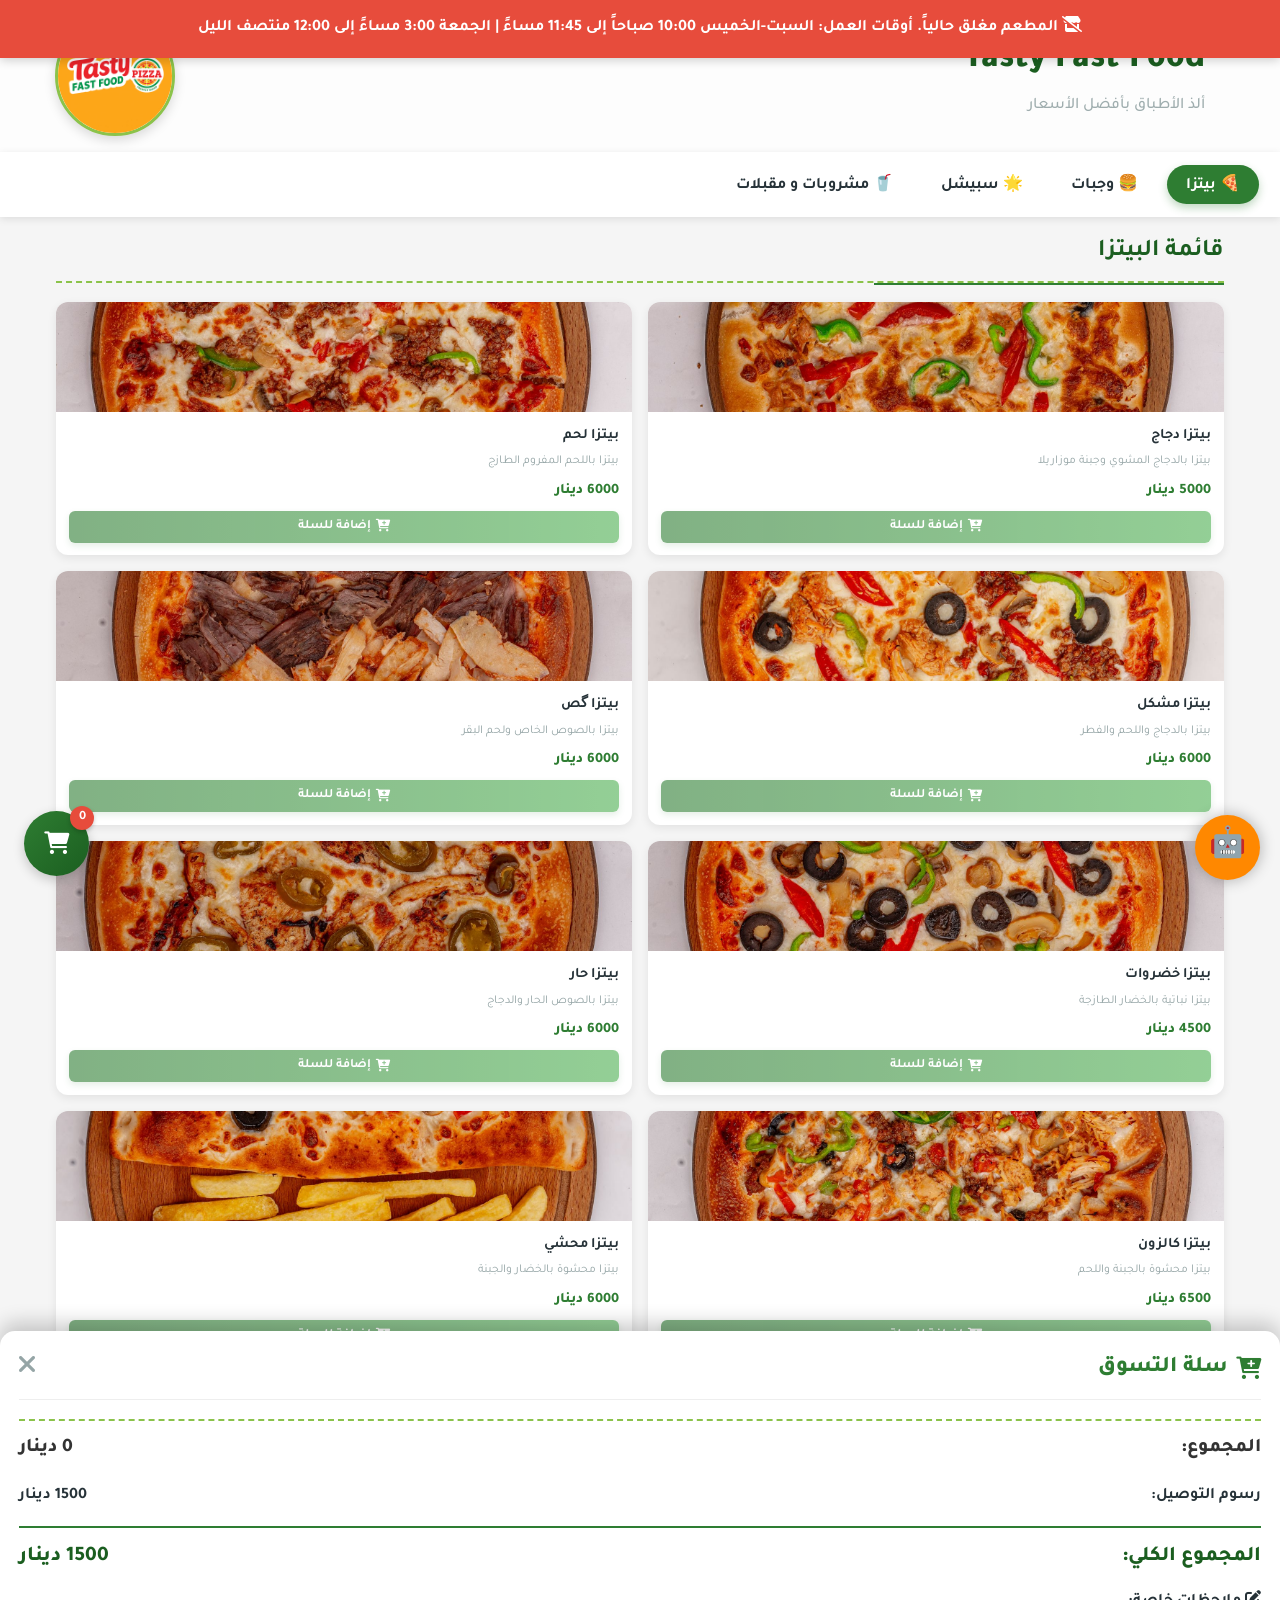
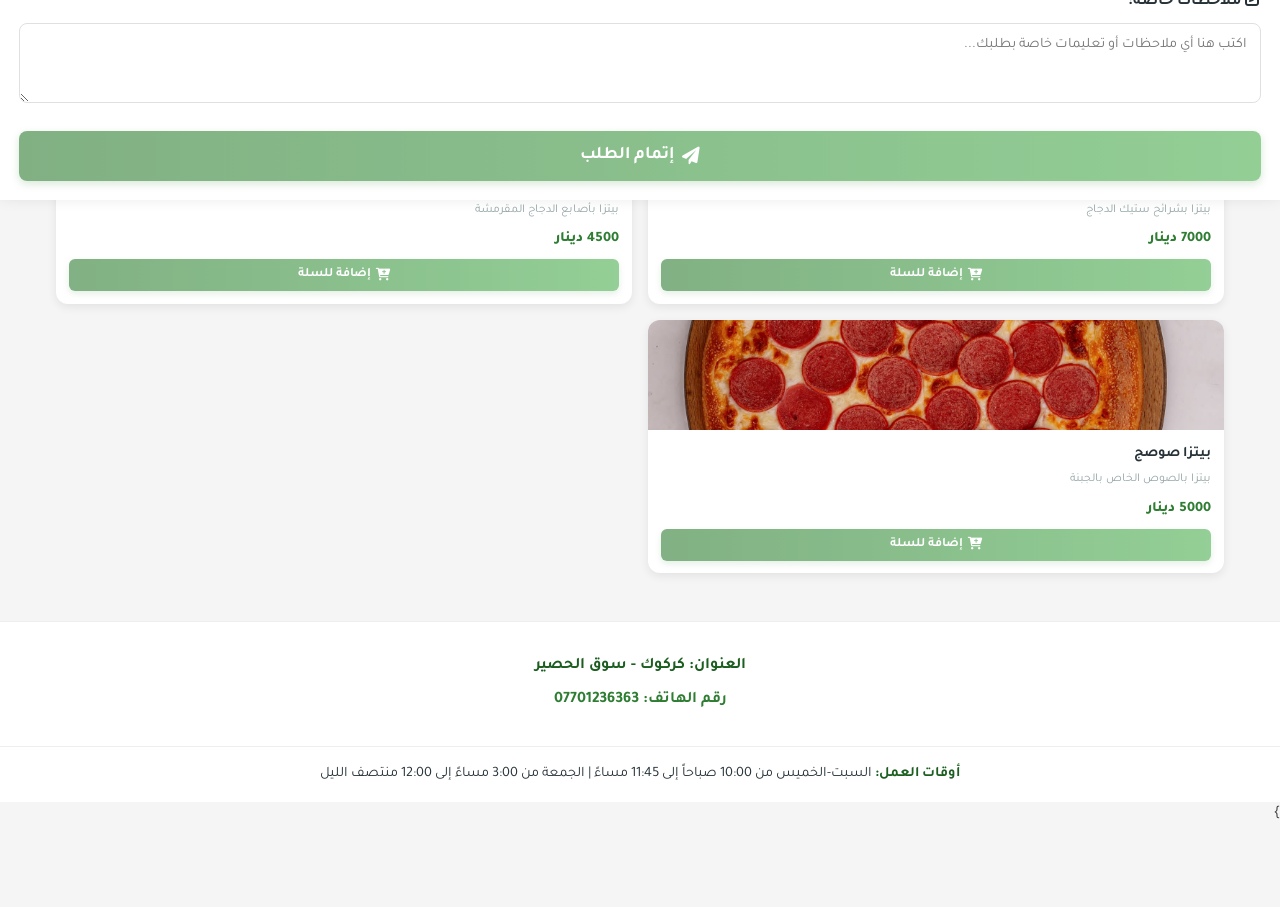
==== index.html @ 748493a9 "Update index.html" ====
<!DOCTYPE html>
<html lang="ar" dir="rtl">
<head>
    <meta charset="UTF-8">
    <meta name="viewport" content="width=device-width, initial-scale=1.0">
    <title>Tasty Fast Food - قائمة الطعام</title>
    <link rel="preconnect" href="https://fonts.googleapis.com">
    <link rel="preconnect" href="https://fonts.gstatic.com" crossorigin>
    <link href="https://fonts.googleapis.com/css2?family=Tajawal:wght@400;500;700;900&display=swap" rel="stylesheet">
    <style>
        :root {
            --primary-color: #2E7D32;
            --primary-dark: #1B5E20;
            --secondary-color: #4CAF50;
            --accent-color: #8BC34A;
            --dark-color: #263238;
            --light-color: #F5F5F5;
            --white: #FFFFFF;
            --text-color: #333333;
            --gray: #95A5A6;
            --success-color: #27AE60;
            --danger-color: #E74C3C;
            --warning-color: #F39C12;
        }
        
        * {
            box-sizing: border-box;
            margin: 0;
            padding: 0;
            font-family: 'Tajawal', sans-serif;
        }
        
        body {
            background-color: var(--light-color);
            color: var(--text-color);
            line-height: 1.6;
            padding-bottom: 80px;
        }
        
        /* Header Styles */
        .header {
            background-color: var(--white);
            color: var(--text-color);
            padding: 1rem 0;
            position: relative;
            overflow: hidden;
            box-shadow: 0 4px 12px rgba(0,0,0,0.1);
        }
        
        .header::before {
            content: "";
            position: absolute;
            top: 0;
            left: 0;
            right: 0;
            bottom: 0;
            background: url('data:image/svg+xml;utf8,<svg xmlns="http://www.w3.org/2000/svg" viewBox="0 0 100 100" preserveAspectRatio="none"><path fill="rgba(0,0,0,0.05)" d="M0,0 L100,0 L100,100 L0,100 Z" /></svg>');
            opacity: 0.1;
        }
        
        .header-content {
            display: flex;
            justify-content: space-between;
            align-items: center;
            max-width: 1200px;
            margin: 0 auto;
            padding: 0 15px;
            position: relative;
            z-index: 1;
        }
        
        .restaurant-name {
            text-align: right;
            flex-grow: 1;
            margin-right: 20px;
        }
        
        .restaurant-name h1 {
            font-size: 2.2rem;
            font-weight: 900;
            margin-bottom: 0.3rem;
            color: var(--primary-dark);
        }
        
        .restaurant-name p {
            font-size: 1rem;
            opacity: 0.9;
            font-weight: 500;
            color: var(--gray);
        }
        
        .logo-container {
            width: 120px;
            height: 120px;
            border-radius: 50%;
            background-color: var(--white);
            display: flex;
            justify-content: center;
            align-items: center;
            box-shadow: 0 4px 12px rgba(0,0,0,0.15);
            border: 3px solid var(--accent-color);
            overflow: hidden;
            flex-shrink: 0;
        }
        
        .logo {
            width: 100%;
            height: 100%;
            object-fit: cover;
        }
        
        /* Categories Styles */
        .categories {
            display: flex;
            overflow-x: auto;
            background-color: var(--white);
            padding: 0.8rem 1rem;
            position: sticky;
            top: 0;
            z-index: 100;
            box-shadow: 0 2px 8px rgba(0,0,0,0.1);
            scrollbar-width: none;
        }
        
        .categories::-webkit-scrollbar {
            display: none;
        }
        
        .category-btn {
            background: none;
            border: none;
            color: var(--dark-color);
            padding: 0.5rem 1.2rem;
            margin: 0 0.3rem;
            font-size: 1rem;
            font-weight: 700;
            cursor: pointer;
            border-radius: 30px;
            transition: all 0.3s ease;
            white-space: nowrap;
            flex-shrink: 0;
        }
        
        .category-btn.active {
            background-color: var(--primary-color);
            color: var(--white);
            box-shadow: 0 4px 8px rgba(46, 125, 50, 0.3);
        }
        
        .category-btn:hover:not(.active) {
            background-color: rgba(76, 175, 80, 0.1);
        }
        
        /* Menu Container */
        .menu-container {
            display: none;
            padding: 1rem;
            max-width: 1200px;
            margin: 0 auto;
        }
        
        .menu-container.active {
            display: block;
            animation: fadeIn 0.5s ease;
        }
        
        @keyframes fadeIn {
            from { opacity: 0; transform: translateY(10px); }
            to { opacity: 1; transform: translateY(0); }
        }
        
        .section-title {
            font-size: 1.5rem;
            color: var(--primary-dark);
            margin-bottom: 1.2rem;
            padding-bottom: 0.6rem;
            border-bottom: 2px dashed var(--accent-color);
            position: relative;
        }
        
        .section-title::after {
            content: "";
            position: absolute;
            bottom: -4px;
            right: 0;
            width: 30%;
            height: 2px;
            background-color: var(--primary-color);
        }
        
        .menu-items {
            display: grid;
            grid-template-columns: repeat(2, 1fr);
            gap: 1rem;
        }
        
        .menu-item {
            background-color: var(--white);
            border-radius: 12px;
            overflow: hidden;
            box-shadow: 0 3px 10px rgba(0,0,0,0.08);
            transition: all 0.3s ease;
            position: relative;
        }
        
        .menu-item:hover {
            transform: translateY(-5px);
            box-shadow: 0 5px 15px rgba(0,0,0,0.12);
        }
        
        .item-image-container {
            height: 110px;
            overflow: hidden;
            position: relative;
        }
        
        .item-image {
            width: 100%;
            height: 100%;
            object-fit: cover;
            transition: transform 0.5s ease;
        }
        
        .menu-item:hover .item-image {
            transform: scale(1.05);
        }
        
        .item-details {
            padding: 0.8rem;
            position: relative;
        }
        
        .item-name {
            font-weight: 700;
            margin-bottom: 0.3rem;
            font-size: 0.9rem;
            color: var(--dark-color);
        }
        
        .item-description {
            color: var(--gray);
            font-size: 0.75rem;
            margin-bottom: 0.5rem;
            display: -webkit-box;
            -webkit-line-clamp: 2;
            -webkit-box-orient: vertical;
            overflow: hidden;
        }
        
        .item-price {
            color: var(--primary-color);
            font-weight: 800;
            font-size: 0.9rem;
            display: flex;
            align-items: center;
        }
        
        .add-to-cart {
            background: linear-gradient(to right, var(--primary-color), var(--secondary-color));
            color: var(--white);
            border: none;
            padding: 0.5rem;
            border-radius: 6px;
            cursor: pointer;
            width: 100%;
            margin-top: 0.5rem;
            font-weight: 700;
            font-size: 0.8rem;
            transition: all 0.3s ease;
            display: flex;
            align-items: center;
            justify-content: center;
            box-shadow: 0 3px 6px rgba(46, 125, 50, 0.2);
        }
        
        .add-to-cart:hover {
            background: linear-gradient(to right, var(--primary-dark), var(--primary-color));
            box-shadow: 0 4px 8px rgba(46, 125, 50, 0.3);
        }
        
        .add-to-cart i {
            margin-left: 5px;
            font-size: 0.8rem;
        }
        
        /* Floating Cart Button */
        .cart-btn {
            position: fixed;
            bottom: 1.5rem;
            left: 1.5rem;
            background: linear-gradient(135deg, var(--primary-color), var(--primary-dark));
            color: var(--white);
            width: 65px;
            height: 65px;
            border-radius: 50%;
            display: flex;
            justify-content: center;
            align-items: center;
            font-size: 1.4rem;
            cursor: pointer;
            box-shadow: 0 4px 12px rgba(0,0,0,0.2);
            z-index: 1000;
            border: none;
            transition: all 0.3s ease;
        }
        
        .cart-btn:hover {
            transform: scale(1.1);
            box-shadow: 0 6px 16px rgba(0,0,0,0.3);
        }
        
        .cart-count {
            position: absolute;
            top: -5px;
            right: -5px;
            background-color: var(--danger-color);
            color: white;
            width: 24px;
            height: 24px;
            border-radius: 50%;
            display: flex;
            justify-content: center;
            align-items: center;
            font-size: 0.8rem;
            font-weight: 700;
            box-shadow: 0 2px 4px rgba(0,0,0,0.2);
        }
        
        /* Cart Container */
        .cart-container {
            position: fixed;
            bottom: -100%;
            left: 0;
            width: 100%;
            background-color: var(--white);
            border-radius: 15px 15px 0 0;
            box-shadow: 0 -8px 20px rgba(0,0,0,0.2);
            transition: bottom 0.4s ease;
            z-index: 999;
            max-height: 70vh;
            overflow-y: auto;
            padding: 1.2rem;
        }
        
        .cart-container.open {
            bottom: 0;
        }
        
        .cart-header {
            display: flex;
            justify-content: space-between;
            align-items: center;
            margin-bottom: 1.2rem;
            padding-bottom: 0.8rem;
            border-bottom: 1px solid #eee;
        }
        
        .cart-title {
            font-size: 1.4rem;
            font-weight: 800;
            color: var(--primary-color);
            display: flex;
            align-items: center;
        }
        
        .cart-title i {
            margin-left: 0.5rem;
        }
        
        .close-cart {
            background: none;
            border: none;
            font-size: 1.6rem;
            cursor: pointer;
            color: var(--gray);
            transition: color 0.3s ease;
        }
        
        .close-cart:hover {
            color: var(--primary-color);
        }
        
        .cart-items {
            margin-bottom: 1.2rem;
        }
        
        .cart-item {
            display: flex;
            justify-content: space-between;
            align-items: center;
            padding: 0.8rem 0;
            border-bottom: 1px solid #f0f0f0;
        }
        
        .cart-item:last-child {
            border-bottom: none;
        }
        
        .cart-item-name {
            flex-grow: 1;
            font-weight: 600;
            color: var(--dark-color);
            font-size: 0.9rem;
        }
        
        .cart-item-price {
            color: var(--primary-color);
            font-weight: 700;
            margin: 0 0.8rem;
            min-width: 70px;
            text-align: center;
            font-size: 0.9rem;
        }
        
        .cart-item-quantity {
            display: flex;
            align-items: center;
        }
        
        .quantity-btn {
            background-color: #f5f5f5;
            border: none;
            width: 26px;
            height: 26px;
            border-radius: 50%;
            display: flex;
            justify-content: center;
            align-items: center;
            cursor: pointer;
            font-weight: 700;
            color: var(--dark-color);
            transition: all 0.3s ease;
            font-size: 0.8rem;
        }
        
        .quantity-btn:hover {
            background-color: var(--primary-color);
            color: white;
        }
        
        .quantity-value {
            margin: 0 0.5rem;
            font-weight: 700;
            min-width: 18px;
            text-align: center;
            font-size: 0.9rem;
        }
        
        .remove-item {
            color: var(--danger-color);
            background: none;
            border: none;
            margin-right: 0.3rem;
            cursor: pointer;
            font-size: 1rem;
            transition: transform 0.3s ease;
        }
        
        .remove-item:hover {
            transform: scale(1.1);
        }
        
        .cart-total {
            display: flex;
            justify-content: space-between;
            font-weight: 800;
            font-size: 1.2rem;
            margin: 1.2rem 0;
            padding-top: 0.8rem;
            border-top: 2px dashed var(--accent-color);
        }
        
        .delivery-fee {
            display: flex;
            justify-content: space-between;
            font-weight: 600;
            font-size: 1rem;
            margin: 0.5rem 0;
            color: var(--dark-color);
        }
        
        .total-with-delivery {
            display: flex;
            justify-content: space-between;
            font-weight: 800;
            font-size: 1.3rem;
            margin: 1rem 0;
            padding-top: 0.8rem;
            border-top: 2px solid var(--primary-color);
            color: var(--primary-dark);
        }
        
        /* Notes Section in Cart */
        .cart-notes-container {
            margin: 1rem 0;
            background-color: var(--white);
            border-radius: 8px;
        }
        
        .cart-notes-label {
            display: block;
            margin-bottom: 0.5rem;
            font-weight: 700;
            color: var(--dark-color);
            font-size: 1rem;
        }
        
        .cart-notes-input {
            width: 100%;
            padding: 0.8rem;
            border: 1px solid #e0e0e0;
            border-radius: 8px;
            resize: vertical;
            min-height: 80px;
            font-family: 'Tajawal', sans-serif;
            transition: border 0.3s ease;
            font-size: 0.9rem;
        }
        
        .cart-notes-input:focus {
            outline: none;
            border-color: var(--primary-color);
            box-shadow: 0 0 0 3px rgba(46, 125, 50, 0.1);
        }
        
        .checkout-btn {
            background: linear-gradient(to right, var(--primary-color), var(--secondary-color));
            color: white;
            border: none;
            padding: 0.9rem;
            width: 100%;
            border-radius: 8px;
            font-size: 1.1rem;
            font-weight: 700;
            cursor: pointer;
            transition: all 0.3s ease;
            box-shadow: 0 3px 8px rgba(46, 125, 50, 0.3);
            display: flex;
            align-items: center;
            justify-content: center;
        }
        
        .checkout-btn:hover {
            background: linear-gradient(to right, var(--primary-dark), var(--primary-color));
            box-shadow: 0 5px 12px rgba(46, 125, 50, 0.4);
        }
        
        .checkout-btn i {
            margin-left: 0.5rem;
        }
        
        /* Modal Styles */
        .modal-overlay {
            position: fixed;
            top: 0;
            left: 0;
            width: 100%;
            height: 100%;
            background-color: rgba(0,0,0,0.6);
            display: none;
            justify-content: center;
            align-items: center;
            z-index: 1001;
            backdrop-filter: blur(3px);
        }
        
        .modal-overlay.open {
            display: flex;
            animation: fadeIn 0.3s ease;
        }
        
        .modal {
            background-color: white;
            border-radius: 12px;
            width: 95%;
            max-width: 500px;
            padding: 1.5rem;
            box-shadow: 0 8px 20px rgba(0,0,0,0.2);
            transform: translateY(20px);
            transition: transform 0.3s ease;
            max-height: 90vh;
            overflow-y: auto;
        }
        
        .modal-overlay.open .modal {
            transform: translateY(0);
        }
        
        .modal-header {
            display: flex;
            justify-content: space-between;
            align-items: center;
            margin-bottom: 1.2rem;
            padding-bottom: 0.8rem;
            border-bottom: 1px solid #eee;
        }
        
        .modal-title {
            font-size: 1.5rem;
            font-weight: 800;
            color: var(--primary-color);
        }
        
        .close-modal {
            background: none;
            border: none;
            font-size: 1.6rem;
            cursor: pointer;
            color: var(--gray);
            transition: color 0.3s ease;
        }
        
        .close-modal:hover {
            color: var(--primary-color);
        }
        
        .form-group {
            margin-bottom: 1.2rem;
        }
        
        .form-label {
            display: block;
            margin-bottom: 0.5rem;
            font-weight: 600;
            color: var(--dark-color);
            font-size: 1rem;
        }
        
        .form-input {
            width: 100%;
            padding: 0.8rem 1rem;
            border: 1px solid #e0e0e0;
            border-radius: 8px;
            font-family: 'Tajawal', sans-serif;
            transition: all 0.3s ease;
            font-size: 1rem;
        }
        
        .form-input:focus {
            outline: none;
            border-color: var(--primary-color);
            box-shadow: 0 0 0 3px rgba(46, 125, 50, 0.1);
        }
        
        .submit-order {
            background: linear-gradient(to right, var(--primary-color), var(--secondary-color));
            color: white;
            border: none;
            padding: 1rem;
            width: 100%;
            border-radius: 8px;
            font-size: 1.1rem;
            font-weight: 700;
            cursor: pointer;
            transition: all 0.3s ease;
            margin-top: 1rem;
            box-shadow: 0 3px 8px rgba(46, 125, 50, 0.3);
        }
        
        .submit-order:hover {
            background: linear-gradient(to right, var(--primary-dark), var(--primary-color));
            box-shadow: 0 5px 12px rgba(46, 125, 50, 0.4);
        }
        
        /* Success Message */
        .success-message {
            position: fixed;
            top: 50%;
            left: 50%;
            transform: translate(-50%, -50%);
            background-color: var(--white);
            padding: 1.8rem;
            border-radius: 12px;
            box-shadow: 0 5px 20px rgba(0,0,0,0.2);
            text-align: center;
            z-index: 1002;
            animation: fadeIn 0.3s ease;
        }
        
        .success-content i {
            color: var(--success-color);
            font-size: 3.5rem;
            margin-bottom: 1.2rem;
        }
        
        .success-content h3 {
            color: var(--dark-color);
            margin-bottom: 0.8rem;
            font-size: 1.4rem;
        }
        
        .success-content p {
            color: var(--gray);
            font-size: 1.1rem;
        }
        
        /* Restaurant Info */
        .restaurant-info {
            text-align: center;
            padding: 1.5rem;
            margin-top: 2rem;
            background-color: var(--white);
            border-top: 1px solid #eee;
        }
        
        .restaurant-info p {
            margin: 0.5rem 0;
            color: var(--dark-color);
            font-size: 1rem;
        }
        
        .restaurant-info .address {
            font-weight: 600;
            color: var(--primary-dark);
        }
        
        .restaurant-info .phone {
            font-weight: 700;
            color: var(--primary-color);
        }
        
        /* Closed Message */
        .closed-message {
            position: fixed;
            top: 0;
            left: 0;
            right: 0;
            background-color: var(--danger-color);
            color: white;
            padding: 1rem;
            text-align: center;
            font-weight: 700;
            z-index: 1001;
            box-shadow: 0 2px 10px rgba(0,0,0,0.2);
        }
        
        /* Working Hours */
        .working-hours {
            text-align: center;
            padding: 1rem;
            background-color: var(--white);
            border-top: 1px solid #eee;
            font-size: 0.9rem;
            color: var(--dark-color);
        }
        
        .working-hours strong {
            color: var(--primary-dark);
        }
        
        /* Admin Panel Styles */
        .admin-panel {
            position: fixed;
            top: 0;
            right: 0;
            background-color: var(--warning-color);
            color: white;
            padding: 0.8rem 1.5rem;
            border-bottom-left-radius: 8px;
            z-index: 1002;
            font-weight: 700;
            box-shadow: 0 2px 10px rgba(0,0,0,0.2);
        }
        
        .admin-controls {
            display: none;
            background-color: var(--white);
            padding: 1rem;
            border-radius: 8px;
            margin: 1rem;
            box-shadow: 0 2px 10px rgba(0,0,0,0.1);
            position: relative;
        }
        
        .admin-controls.active {
            display: block;
        }
        
        .admin-title {
            font-size: 1.2rem;
            color: var(--warning-color);
            margin-bottom: 1rem;
            padding-bottom: 0.5rem;
            border-bottom: 2px solid var(--warning-color);
        }
        
        .admin-toggle {
            position: absolute;
            top: 0.8rem;
            left: 1rem;
            background-color: var(--white);
            color: var(--warning-color);
            border: none;
            padding: 0.3rem 0.6rem;
            border-radius: 4px;
            cursor: pointer;
            font-weight: 700;
            transition: all 0.3s ease;
        }
        
        .admin-toggle:hover {
            background-color: var(--warning-color);
            color: white;
        }
        
        .admin-item {
            display: flex;
            align-items: center;
            margin-bottom: 0.8rem;
            padding-bottom: 0.8rem;
            border-bottom: 1px solid #eee;
        }
        
        .admin-item-name {
            flex-grow: 1;
            font-weight: 600;
        }
        
        .admin-item-price {
            margin: 0 1rem;
        }
        
        .admin-item-price input {
            width: 80px;
            padding: 0.3rem 0.5rem;
            border: 1px solid #ddd;
            border-radius: 4px;
            text-align: center;
        }
        
        .admin-item-available {
            display: flex;
            align-items: center;
        }
        
        .admin-item-available input {
            margin-left: 0.5rem;
        }
        
        .save-changes-btn {
            background-color: var(--success-color);
            color: white;
            border: none;
            padding: 0.7rem 1.2rem;
            border-radius: 6px;
            font-weight: 700;
            cursor: pointer;
            margin-top: 1rem;
            display: block;
            width: 100%;
            transition: all 0.3s ease;
        }
        
        .save-changes-btn:hover {
            background-color: #219653;
        }
        
        .item-unavailable {
            position: relative;
        }
        
        .item-unavailable::after {
            content: "غير متوفر";
            position: absolute;
            top: 0;
            left: 0;
            right: 0;
            bottom: 0;
            background-color: rgba(0,0,0,0.7);
            color: white;
            display: flex;
            justify-content: center;
            align-items: center;
            font-weight: 700;
            border-radius: 12px;
        }
        
        /* Admin Add Item Form */
        .admin-add-form {
            margin-top: 1.5rem;
            padding: 1rem;
            background-color: #f9f9f9;
            border-radius: 8px;
            border: 1px dashed var(--warning-color);
        }
        
        .admin-add-form h4 {
            color: var(--warning-color);
            margin-bottom: 0.8rem;
        }
        
        .admin-form-group {
            margin-bottom: 0.8rem;
        }
        
        .admin-form-label {
            display: block;
            margin-bottom: 0.3rem;
            font-weight: 600;
            font-size: 0.9rem;
        }
        
        .admin-form-input {
            width: 100%;
            padding: 0.5rem;
            border: 1px solid #ddd;
            border-radius: 4px;
            font-family: 'Tajawal', sans-serif;
        }
        
        .add-item-btn {
            background-color: var(--primary-color);
            color: white;
            border: none;
            padding: 0.6rem 1rem;
            border-radius: 4px;
            cursor: pointer;
            font-weight: 600;
            transition: all 0.3s ease;
        }
        
        .add-item-btn:hover {
            background-color: var(--primary-dark);
        }
        
        /* Responsive Adjustments */
        @media (max-width: 768px) {
            .header-content {
                flex-direction: row;
                text-align: right;
            }
            
            .logo-container {
                margin-left: 0.8rem;
                width: 100px;
                height: 100px;
            }
            
            .restaurant-name h1 {
                font-size: 2rem;
            }
            
            .menu-items {
                grid-template-columns: repeat(2, 1fr);
            }
            
            .item-image-container {
                height: 100px;
            }
            
            .cart-btn {
                width: 60px;
                height: 60px;
                font-size: 1.3rem;
                bottom: 1.2rem;
                left: 1.2rem;
            }
            
            .admin-item {
                flex-direction: column;
                align-items: flex-start;
            }
            
            .admin-item-price, .admin-item-available {
                margin: 0.5rem 0;
            }
        }
        
        @media (max-width: 480px) {
            .header-content {
                flex-direction: row;
                align-items: center;
            }
            
            .restaurant-name h1 {
                font-size: 1.6rem;
            }
            
            .restaurant-name p {
                font-size: 0.9rem;
            }
            
            .logo-container {
                width: 90px;
                height: 90px;
            }
            
            .category-btn {
                padding: 0.5rem 1rem;
                font-size: 0.9rem;
            }
            
            .section-title {
                font-size: 1.3rem;
            }
            
            .menu-item {
                border-radius: 10px;
            }
            
            .item-image-container {
                height: 90px;
            }
            
            .item-name {
                font-size: 0.85rem;
            }
            
            .item-description {
                font-size: 0.7rem;
            }
            
            .item-price {
                font-size: 0.85rem;
            }
            
            .add-to-cart {
                font-size: 0.75rem;
                padding: 0.4rem;
            }
            
            .restaurant-info {
                padding: 1rem;
            }
            
            .restaurant-info p {
                font-size: 0.9rem;
            }
            
            .working-hours {
                font-size: 0.8rem;
            }
        }
    </style>
    <link rel="stylesheet" href="https://cdnjs.cloudflare.com/ajax/libs/font-awesome/6.0.0-beta3/css/all.min.css">
</head>
<body>
    <!-- Closed Message (will be shown/hidden by JavaScript) -->
    <div class="closed-message" id="closed-message" style="display: none;">
        <i class="fas fa-store-slash"></i> المطعم مغلق حالياً. أوقات العمل: السبت-الخميس 10:00 صباحاً إلى 11:45 مساءً | الجمعة 3:00 مساءً إلى 12:00 منتصف الليل
    </div>
    
    <!-- Admin Panel -->
    <div class="admin-panel" id="admin-panel" style="display: none;">
        وضع المسؤول
        <button class="admin-toggle" id="admin-toggle">
            <i class="fas fa-cog"></i>
        </button>
    </div>
    
    <!-- Header Section -->
    <header class="header">
        <div class="header-content">
            <div class="restaurant-name">
                <h1>Tasty Fast Food</h1>
                <p>ألذ الأطباق بأفضل الأسعار</p>
            </div>
            <div class="logo-container">
                <img src="images/logo.png" alt="شعار Tasty Fast Food" class="logo">
            </div>
        </div>
    </header>
    
    <!-- Admin Controls -->
    <div class="admin-controls" id="admin-controls">
        <h3 class="admin-title"><i class="fas fa-user-shield"></i> لوحة التحكم</h3>
        
        <div id="pizza-admin-controls">
            <h4>بيتزا</h4>
            <div class="admin-items">
                <!-- Pizza admin controls will be generated here -->
            </div>
            
            <div class="admin-add-form">
                <h4><i class="fas fa-plus-circle"></i> إضافة عنصر جديد</h4>
                <div class="admin-form-group">
                    <label class="admin-form-label">اسم العنصر</label>
                    <input type="text" class="admin-form-input" id="pizza-add-name">
                </div>
                <div class="admin-form-group">
                    <label class="admin-form-label">السعر (دينار)</label>
                    <input type="number" class="admin-form-input" id="pizza-add-price">
                </div>
                <div class="admin-form-group">
                    <label class="admin-form-label">الوصف</label>
                    <input type="text" class="admin-form-input" id="pizza-add-description">
                </div>
                <button class="add-item-btn" data-category="pizza">إضافة عنصر</button>
            </div>
        </div>
        
        <div id="meals-admin-controls">
            <h4>وجبات</h4>
            <div class="admin-items">
                <!-- Meals admin controls will be generated here -->
            </div>
            
            <div class="admin-add-form">
                <h4><i class="fas fa-plus-circle"></i> إضافة عنصر جديد</h4>
                <div class="admin-form-group">
                    <label class="admin-form-label">اسم العنصر</label>
                    <input type="text" class="admin-form-input" id="meals-add-name">
                </div>
                <div class="admin-form-group">
                    <label class="admin-form-label">السعر (دينار)</label>
                    <input type="number" class="admin-form-input" id="meals-add-price">
                </div>
                <div class="admin-form-group">
                    <label class="admin-form-label">الوصف</label>
                    <input type="text" class="admin-form-input" id="meals-add-description">
                </div>
                <button class="add-item-btn" data-category="meals">إضافة عنصر</button>
            </div>
        </div>
        
        <div id="special-admin-controls">
            <h4>سبيشل</h4>
            <div class="admin-items">
                <!-- Special admin controls will be generated here -->
            </div>
            
            <div class="admin-add-form">
                <h4><i class="fas fa-plus-circle"></i> إضافة عنصر جديد</h4>
                <div class="admin-form-group">
                    <label class="admin-form-label">اسم العنصر</label>
                    <input type="text" class="admin-form-input" id="special-add-name">
                </div>
                <div class="admin-form-group">
                    <label class="admin-form-label">السعر (دينار)</label>
                    <input type="number" class="admin-form-input" id="special-add-price">
                </div>
                <div class="admin-form-group">
                    <label class="admin-form-label">الوصف</label>
                    <input type="text" class="admin-form-input" id="special-add-description">
                </div>
                <button class="add-item-btn" data-category="special">إضافة عنصر</button>
            </div>
        </div>
        
        <div id="drinks-admin-controls">
            <h4>مشروبات و مقبلات</h4>
            <div class="admin-items">
                <!-- Drinks admin controls will be generated here -->
            </div>
            
            <div class="admin-add-form">
                <h4><i class="fas fa-plus-circle"></i> إضافة عنصر جديد</h4>
                <div class="admin-form-group">
                    <label class="admin-form-label">اسم العنصر</label>
                    <input type="text" class="admin-form-input" id="drinks-add-name">
                </div>
                <div class="admin-form-group">
                    <label class="admin-form-label">السعر (دينار)</label>
                    <input type="number" class="admin-form-input" id="drinks-add-price">
                </div>
                <div class="admin-form-group">
                    <label class="admin-form-label">الوصف</label>
                    <input type="text" class="admin-form-input" id="drinks-add-description">
                </div>
                <button class="add-item-btn" data-category="drinks">إضافة عنصر</button>
            </div>
        </div>
        
        <button class="save-changes-btn" id="save-changes-btn">
            <i class="fas fa-save"></i> حفظ التغييرات
        </button>
    </div>
    
    <!-- Categories Navigation -->
    <div class="categories">
        <button class="category-btn active" data-category="pizza">🍕 بيتزا</button>
        <button class="category-btn" data-category="meals">🍔 وجبات</button>
        <button class="category-btn" data-category="special">🌟 سبيشل</button>
        <button class="category-btn" data-category="drinks">🥤 مشروبات و مقبلات</button>
    </div>
    
    <!-- Pizza Menu Section -->
    <div class="menu-container active" id="pizza-menu">
        <h2 class="section-title">قائمة البيتزا</h2>
        <div class="menu-items">
            <!-- Pizza Items will be generated here -->
        </div>
    </div>
    
    <!-- Meals Menu Section -->
    <div class="menu-container" id="meals-menu">
        <h2 class="section-title">قائمة الوجبات</h2>
        <div class="menu-items">
            <!-- Meals Items will be generated here -->
        </div>
    </div>
    
    <!-- Special Menu Section -->
    <div class="menu-container" id="special-menu">
        <h2 class="section-title">قائمة السبيشل</h2>
        <div class="menu-items">
            <!-- Special Items will be generated here -->
        </div>
    </div>
    
    <!-- Drinks Menu Section -->
    <div class="menu-container" id="drinks-menu">
        <h2 class="section-title">المشروبات والمقبلات</h2>
        <div class="menu-items">
            <!-- Drinks Items will be generated here -->
        </div>
    </div>
    
    <!-- Restaurant Info -->
    <div class="restaurant-info">
        <p class="address">العنوان: كركوك - سوق الحصير</p>
        <p class="phone">رقم الهاتف: 07701236363</p>
    </div>
    
    <!-- Working Hours -->
    <div class="working-hours">
        <p><strong>أوقات العمل:</strong> السبت-الخميس من 10:00 صباحاً إلى 11:45 مساءً | الجمعة من 3:00 مساءً إلى 12:00 منتصف الليل</p>
    </div>
    
    <!-- Floating Cart Button -->
    <button class="cart-btn">
        <i class="fas fa-shopping-cart"></i>
        <span class="cart-count">0</span>
    </button>
    
    <!-- Cart Sidebar -->
    <div class="cart-container">
        <div class="cart-header">
            <div class="cart-title"><i class="fas fa-cart-plus"></i> سلة التسوق</div>
            <button class="close-cart"><i class="fas fa-times"></i></button>
        </div>
        <div class="cart-items">
            <!-- Cart items will be added here dynamically -->
        </div>
        <div class="cart-total">
            <span>المجموع:</span>
            <span class="total-price">0 دينار</span>
        </div>
        <div class="delivery-fee">
            <span>رسوم التوصيل:</span>
            <span class="delivery-price">1500 دينار</span>
        </div>
        <div class="total-with-delivery">
            <span>المجموع الكلي:</span>
            <span class="total-with-delivery-price">1500 دينار</span>
        </div>
        
        <!-- Notes Section in Cart -->
        <div class="cart-notes-container">
            <label for="cart-notes" class="cart-notes-label"><i class="fas fa-edit"></i> ملاحظات خاصة:</label>
            <textarea id="cart-notes" class="cart-notes-input" placeholder="اكتب هنا أي ملاحظات أو تعليمات خاصة بطلبك..."></textarea>
        </div>
        
        <button class="checkout-btn"><i class="fas fa-paper-plane"></i> إتمام الطلب</button>
    </div>
    
    <!-- Checkout Modal -->
    <div class="modal-overlay" id="checkout-modal">
        <div class="modal">
            <div class="modal-header">
                <div class="modal-title">معلومات التوصيل</div>
                <button class="close-modal"><i class="fas fa-times"></i></button>
            </div>
            <form id="customer-form">
                <div class="form-group">
                    <label for="customer-name" class="form-label">الاسم الكامل</label>
                    <input type="text" id="customer-name" class="form-input" required placeholder="ادخل اسمك الكامل">
                </div>
                <div class="form-group">
                    <label for="customer-address" class="form-label">عنوان التوصيل</label>
                    <input type="text" id="customer-address" class="form-input" required placeholder="ادخل عنوانك بالتفصيل">
                </div>
                <div class="form-group">
                    <label for="customer-phone" class="form-label">رقم الهاتف</label>
                    <input type="tel" id="customer-phone" class="form-input" required placeholder="ادخل رقم هاتفك">
                </div>
                <button type="submit" class="submit-order"><i class="fas fa-check-circle"></i> تأكيد الطلب</button>
            </form>
        </div>
    </div>
    
    <!-- Success Message Template -->
    <div id="success-message-template" style="display: none;">
        <div class="success-content">
            <i class="fas fa-check-circle"></i>
            <h3></h3>
            <p></p>
        </div>
    </div>

    <!-- AI Floating Button -->
<div id="chat-icon" onclick="toggleChat()">
  🤖
</div>

<!-- Chat Window -->
<div id="chat-container">

  <div id="chat-header">
    <span>مساعد Tasty الذكي</span>
    <button onclick="toggleChat()">✕</button>
  </div>

  <div id="chat-box"></div>

  <div id="chat-input-area">
    <input type="text" id="user-input" placeholder="اكتب رسالتك...">
    <button onclick="sendMessage()">إرسال</button>
  </div>

</div>

<style>

#chat-icon{
  position:fixed;
  bottom:20px;
  right:20px;
  width:65px;
  height:65px;
  background:#ff8800;
  border-radius:50%;
  display:flex;
  align-items:center;
  justify-content:center;
  font-size:30px;
  cursor:pointer;
  box-shadow:0 0 15px rgba(0,0,0,0.3);
  z-index:9999;
  transition:0.3s;
}

#chat-icon:hover{
  transform:scale(1.1);
}

#chat-container{
  position:fixed;
  bottom:95px;
  right:20px;
  width:340px;
  height:500px;
  background:white;
  border-radius:20px;
  overflow:hidden;
  box-shadow:0 0 25px rgba(0,0,0,0.25);
  display:none;
  flex-direction:column;
  z-index:9999;
  animation:showChat 0.3s ease;
}

@keyframes showChat{
  from{
    transform:translateY(20px);
    opacity:0;
  }
  to{
    transform:translateY(0);
    opacity:1;
  }
}

#chat-header{
  background:#ff8800;
  color:white;
  padding:15px;
  display:flex;
  justify-content:space-between;
  align-items:center;
  font-weight:bold;
}

#chat-header button{
  background:none;
  border:none;
  color:white;
  font-size:18px;
  cursor:pointer;
}

#chat-box{
  flex:1;
  padding:15px;
  overflow-y:auto;
  background:#fffaf5;
}

.message{
  margin:10px 0;
  padding:12px;
  border-radius:15px;
  max-width:80%;
  line-height:1.5;
  font-size:14px;
}

.user{
  background:#ffd699;
  margin-right:auto;
}

.bot{
  background:#f1f1f1;
  margin-left:auto;
}

#chat-input-area{
  display:flex;
  border-top:1px solid #eee;
}

#user-input{
  flex:1;
  border:none;
  padding:15px;
  outline:none;
  font-size:14px;
}

#chat-input-area button{
  background:#ff8800;
  color:white;
  border:none;
  padding:0 20px;
  cursor:pointer;
  font-size:14px;
}

@media(max-width:500px){

  #chat-container{
    width:95%;
    right:2.5%;
    height:75%;
  }

}

</style>

<script>

function toggleChat(){

  const chat = document.getElementById('chat-container');

  if(chat.style.display === 'flex'){
    chat.style.display = 'none';
  }else{
    chat.style.display = 'flex';
  }

}

function addMessage(text, sender){

  const box = document.getElementById('chat-box');

  const msg = document.createElement('div');

  msg.classList.add('message');

  if(sender === 'user'){
    msg.classList.add('user');
  }else{
    msg.classList.add('bot');
  }

  msg.innerHTML = text;

  box.appendChild(msg);

  box.scrollTop = box.scrollHeight;

}

function aiReply(message){

  message = message.toLowerCase();

  if(message.includes('بيتزا')){
    return '🍕 ننصحك ببيتزا تيستي أو بيتزا حار لأنها الأكثر طلباً.';
  }

  if(message.includes('برغر')){
    return '🍔 جرب كينغ برغر أو دبل برغر.';
  }

  if(message.includes('سعر')){
    return '💰 جميع الأسعار موجودة داخل المنيو.';
  }

  if(message.includes('مرحبا')){
    return '❤️ أهلاً بك في Tasty Fast Food';
  }

  if(message.includes('وجبة')){
    return '🍟 لدينا وجبات مع البطاطا والمشروبات.';
  }

  if(message.includes('شكرا')){
    return '🌹 شكراً لزيارتك مطعمنا.';
  }

  return '🤖 شكراً لتواصلك معنا، كيف أستطيع مساعدتك؟';

}

function sendMessage(){

  const input = document.getElementById('user-input');

  const text = input.value.trim();

  if(text === '') return;

  addMessage(text,'user');

  setTimeout(()=>{

    const reply = aiReply(text);

    addMessage(reply,'bot');

  },500);

  input.value='';

}

</script>        }
    </style>
    
    <script>
        // Menu Data with local images
        let menuData = {
            pizza: [
                { name: "بيتزا دجاج", price: 5000, description: "بيتزا بالدجاج المشوي وجبنة موزاريلا", image: "images/pizza1.jpg", available: true },
                { name: "بيتزا لحم", price: 6000, description: "بيتزا باللحم المفروم الطازج", image: "images/pizza2.jpg", available: true },
                { name: "بيتزا مشكل", price: 6000, description: "بيتزا بالدجاج واللحم والفطر", image: "images/pizza3.jpg", available: true },
                { name: "بيتزا گص", price: 6000, description: "بيتزا بالصوص الخاص ولحم البقر", image: "images/pizza4.jpg", available: true },
                { name: "بيتزا خضروات", price: 4500, description: "بيتزا نباتية بالخضار الطازجة", image: "images/pizza5.jpg", available: true },
                { name: "بيتزا حار", price: 6000, description: "بيتزا بالصوص الحار والدجاج", image: "images/pizza6.jpg", available: true },
                { name: "بيتزا كالزون", price: 6500, description: "بيتزا محشوة بالجبنة واللحم", image: "images/pizza7.jpg", available: true },
                { name: "بيتزا محشي", price: 6000, description: "بيتزا محشوة بالخضار والجبنة", image: "images/pizza8.jpg", available: true },
                { name: "بيتزا مارگريتا", price: 4000, description: "بيتزا كلاسيكية بالجبنة والريحان", image: "images/pizza9.jpg", available: true },
                { name: "بيتزا تيستي", price: 7000, description: "بيتزا مميزة بالصوص الخاص", image: "images/pizza10.jpg", available: true },
                { name: "بيتزا ستيك چكن", price: 7000, description: "بيتزا بشرائح ستيك الدجاج", image: "images/pizza11.jpg", available: true },
                { name: "بيتزا فنگر", price: 4500, description: "بيتزا بأصابع الدجاج المقرمشة", image: "images/pizza12.jpg", available: true },
                { name: "بيتزا صوصج", price: 5000, description: "بيتزا بالصوص الخاص بالجبنة", image: "images/pizza13.jpg", available: true }
            ],
            meals: [
                { name: "برغر دجاج", price: 3500, description: "برغر دجاج مع الخضار والصوص", image: "images/burger1.jpg", available: true },
                { name: "برغر لحم", price: 4000, description: "برغر لحم بقري طازج", image: "images/burger2.jpg", available: true },
                { name: "دبل برغر", price: 6000, description: "برغر مزدوج باللحم والجبنة", image: "images/burger3.jpg", available: true },
                { name: "برغر مكسيكي", price: 5000, description: "برغر بالصوص المكسيكي الحار", image: "images/burger4.jpg", available: true },
                { name: "برغر زنجر", price: 5000, description: "برغر دجاج زنجر مقرمش", image: "images/burger5.jpg", available: true },
                { name: "كينغ برغر", price: 6000, description: "برغر كبير باللحم والخضار", image: "images/burger6.jpg", available: true },
                { name: "كص دجاج+فنكر", price: 3000, description: "وجبة دجاج مع أصابع الدجاج", image: "images/meal1.jpg", available: true },
                { name: "كص لحم +فنكر", price: 3500, description: "وجبة لحم مع أصابع الدجاج", image: "images/meal2.jpg", available: true },
                { name: "صاج لحم دبل", price: 5000, description: "وجبة لحم مزدوجة على الصاج", image: "images/meal3.jpg", available: true },
                { name: "صاج دجاج دبل", price: 4000, description: "وجبة دجاج مزدوجة على الصاج", image: "images/meal4.jpg", available: true },
                { name: "طبق كص لحم", price: 6500, description: "طبق لحم كامل مع الخضار", image: "images/meal5.jpg", available: true },
                { name: "طبق كص دجاج", price: 5500, description: "طبق دجاج كامل مع الخضار", image: "images/meal6.jpg", available: true },
                { name: "طبق كص مشكل", price: 6000, description: "طبق مشكل باللحم والدجاج", image: "images/meal7.jpg", available: true },
                { name: "سندويش راب", price: 5000, description: "سندويش راب بالخضار والصوص", image: "images/meal8.jpg", available: true },
                { name: "سندويش تيستي", price: 5000, description: "سندويش مميز بالصوص الخاص", image: "images/meal9.jpg", available: true },
                { name: "فيلادلفيا", price: 6000, description: "سندويش فيلادلفيا بالسلمون", image: "images/meal10.jpg", available: true }
            ],
            special: [
                { name: "تاكو", price: 6000, description: "تاكو مكسيكي باللحم والخضار", image: "images/special1.jpg", available: true },
                { name: "طبق ستيك دجاج بالمشروم", price: 6000, description: "ستيك دجاج مع صلصة المشروم", image: "images/special2.jpg", available: true },
                { name: "طبق ستيك دجاج", price: 5000, description: "ستيك دجاج مشوي مع الخضار", image: "images/special3.jpg", available: true },
                { name: "3 قطع صدر دجاج مع فنگر", price: 4000, description: "3 قطع دجاج مع أصابع الدجاج", image: "images/special4.jpg", available: true },
                { name: "5 قطع صدر دجاج مع فنگر", price: 6000, description: "5 قطع دجاج مع أصابع الدجاج", image: "images/special5.jpg", available: true },
                { name: "ريزو كنتاكي", price: 5000, description: "أرز بالدجاج المقلي والخضار", image: "images/special6.jpg", available: true },
                { name: "ريزو گص دجاج", price: 5000, description: "أرز بالصوص الخاص والدجاج", image: "images/special7.jpg", available: true },
                { name: "ريزو گص لحم", price: 5000, description: "أرز بالصوص الخاص واللحم", image: "images/special8.jpg", available: true },
                { name: "پاستا دجاج", price: 5000, description: "معكرونة بالدجاج والصوص الأبيض", image: "images/special9.jpg", available: true },
                { name: "پاستا لحم", price: 5000, description: "معكرونة باللحم والصوص الأحمر", image: "images/special10.jpg", available: true },
                { name: "فنگر تيستي", price: 3500, description: "أصابع دجاج مميزة بالتوابل", image: "images/special11.jpg", available: true },
                { name: "طبق فنگر", price: 2500, description: "طبق أصابع الدجاج المقرمشة", image: "images/special12.jpg", available: true },
                { name: "طبق وجز", price: 3000, description: "طبق أجنحة دجاج مشوية", image: "images/special13.jpg", available: true },
                { name: "حلقات بصل", price: 2000, description: "حلقات بصل مقرمشة", image: "images/special14.jpg", available: true },
                { name: "گلاص فنگر", price: 1500, description: "أصابع دجاج صغيرة مقرمشة", image: "images/special15.jpg", available: true }
            ],
            drinks: [
                { name: "بيبسي", price: 500, description: "مشروب غازي منعش", image: "images/drink1.jpg", available: true },
                { name: "ديو", price: 500, description: "مشروب غازي بنكهة الليمون", image: "images/drink2.jpg", available: true },
                { name: "سفن", price: 500, description: "مشروب غازي خفيف", image: "images/drink3.jpg", available: true },
                { name: "ميرندا", price: 500, description: "مشروب غازي بنكهة البرتقال", image: "images/drink4.jpg", available: true },
                { name: "ماء", price: 250, description: "ماء معدني", image: "images/drink5.jpg", available: true },
                { name: "مقبلات صغير", price: 2000, description: "طبق مقبلات صغير الحجم", image: "images/appetizer1.jpg", available: true },
                { name: "مقبلات وسط", price: 3000, description: "طبق مقبلات متوسط الحجم", image: "images/appetizer2.jpg", available: true },
                { name: "مقبلات كبير", price: 5000, description: "طبق مقبلات كبير الحجم", image: "images/appetizer3.jpg", available: true }
            ]
        };

        // Check if in admin mode
        const urlParams = new URLSearchParams(window.location.search);
        const isAdmin = urlParams.has('admin') && urlParams.get('admin') === 'true';

        // Generate Menu Items
        function generateMenuItems() {
            for (const category in menuData) {
                const container = document.getElementById(`${category}-menu`).querySelector('.menu-items');
                container.innerHTML = '';
                
                menuData[category].forEach((item, index) => {
                    const menuItem = document.createElement('div');
                    menuItem.className = `menu-item ${!item.available ? 'item-unavailable' : ''}`;
                    
                    menuItem.innerHTML = `
                        <div class="item-image-container">
                            <img src="${item.image}" alt="${item.name}" class="item-image" loading="lazy">
                        </div>
                        <div class="item-details">
                            <div class="item-name">${item.name}</div>
                            <div class="item-description">${item.description}</div>
                            <div class="item-price">${item.price} دينار</div>
                            <button class="add-to-cart" data-name="${item.name}" data-price="${item.price}" ${!item.available ? 'disabled style="opacity:0.6; cursor:not-allowed;"' : ''}>
                                <i class="fas fa-cart-plus"></i> ${item.available ? 'إضافة للسلة' : 'غير متوفر'}
                            </button>
                        </div>
                    `;
                    
                    container.appendChild(menuItem);
                });
            }
        }

        // Generate Admin Controls
        function generateAdminControls() {
            for (const category in menuData) {
                const container = document.getElementById(`${category}-admin-controls`).querySelector('.admin-items');
                container.innerHTML = '';
                
                menuData[category].forEach((item, index) => {
                    const adminItem = document.createElement('div');
                    adminItem.className = 'admin-item';
                    
                    adminItem.innerHTML = `
                        <div class="admin-item-name">
                            <input type="text" value="${item.name}" data-category="${category}" data-index="${index}" class="admin-form-input name-input" style="width: 120px;">
                        </div>
                        <div class="admin-item-price">
                            السعر: <input type="number" value="${item.price}" data-category="${category}" data-index="${index}" class="admin-form-input price-input" style="width: 80px;">
                        </div>
                        <div class="admin-item-available">
                            متوفر: <input type="checkbox" ${item.available ? 'checked' : ''} data-category="${category}" data-index="${index}" class="available-input">
                        </div>
                        <button class="remove-item-btn" data-category="${category}" data-index="${index}">
                            <i class="fas fa-trash" style="color: var(--danger-color);"></i>
                        </button>
                    `;
                    
                    container.appendChild(adminItem);
                });
            }
        }

        // Check if restaurant is open
        function checkRestaurantOpen() {
            const now = new Date();
            const day = now.getDay(); // 0 is Sunday, 6 is Saturday
            const hours = now.getHours();
            const minutes = now.getMinutes();
            const currentTime = hours * 100 + minutes;
            
            // Friday hours: 3:00 PM (15:00) to 12:00 AM (24:00)
            if (day === 5) { // Friday
                if (currentTime < 1500 || currentTime >= 2400) {
                    return false;
                }
            } 
            // Other days hours: 10:00 AM (10:00) to 11:45 PM (23:45)
            else {
                if (currentTime < 1000 || currentTime >= 2345) {
                    return false;
                }
            }
            
            return true;
        }

        // Show success message
        function showSuccessMessage(title, subtitle = '') {
            const successMsg = document.createElement('div');
            successMsg.className = 'success-message';
            
            const template = document.getElementById('success-message-template').cloneNode(true);
            template.style.display = 'block';
            template.querySelector('h3').textContent = title;
            template.querySelector('p').textContent = subtitle;
            
            successMsg.appendChild(template);
            document.body.appendChild(successMsg);
            
            setTimeout(() => {
                successMsg.remove();
            }, 3000);
        }

        // AI Assistant Functions
        const menuItemsAI = {
            "بيتزا": [
                "بيتزا دجاج",
                "بيتزا لحم",
                "بيتزا مشكل",
                "بيتزا حار",
                "بيتزا تيستي",
                "بيتزا كالزون",
                "بيتزا ستيك چكن"
            ],
            "برغر": [
                "برغر دجاج",
                "برغر زنجر",
                "دبل برغر",
                "كينغ برغر"
            ]
        };

        function addMessage(text, sender){
            const box = document.getElementById('chat-box');
            const msg = document.createElement('div');
            msg.classList.add('message');
            if(sender === 'user'){
                msg.classList.add('user');
            }else{
                msg.classList.add('bot');
            }
            msg.innerHTML = text;
            box.appendChild(msg);
            box.scrollTop = box.scrollHeight;
        }

        function aiReply(message){
            message = message.toLowerCase();
            if(message.includes('بيتزا')){
                return '🍕 ننصحك بـ بيتزا تيستي أو بيتزا حار لأنها الأكثر طلباً. يمكنك إضافتها للسلة مباشرة من القائمة.';
            }
            if(message.includes('برغر')){
                return '🍔 ننصحك بـ كينغ برغر أو دبل برغر. لدينا أيضاً برغر زنجر المقرمش!';
            }
            if(message.includes('سعر') || message.includes('سعره')){
                return '💰 يمكنك مشاهدة الأسعار مباشرة من المنيو الموجود في الصفحة. الأسعار تبدأ من 250 دينار للمشروبات.';
            }
            if(message.includes('مرحبا') || message.includes('السلام') || message.includes('اهلاً')){
                return 'أهلاً بك في Tasty Fast Food ❤️ كيف يمكنني مساعدتك اليوم؟ يمكنك طلب البيتزا، البرغر، الوجبات الخاصة أو المشروبات.';
            }
            if(message.includes('وجبة')){
                return '🍟 لدينا وجبات مميزة مع البطاطا والمشروبات. جرب وجبة كص دجاج+فنكر أو صاج لحم دبل!';
            }
            if(message.includes('توصيل') || message.includes('التوصيل')){
                return '🚚 رسوم التوصيل 1500 دينار. وقت التوصيل المتوقع 30-40 دقيقة داخل كركوك.';
            }
            if(message.includes('العنوان') || message.includes('أين')){
                return '📍 عنواننا: كركوك - سوق الحصير. نتمنى زيارتكم!';
            }
            if(message.includes('الهاتف') || message.includes('رقم')){
                return '📞 رقم هاتفنا: 07701236363 يمكنك الاتصال بنا للاستفسار أو الطلب.';
            }
            if(message.includes('وقت العمل') || message.includes('أوقات')){
                return '⏰ أوقات العمل: السبت-الخميس من 10:00 صباحاً إلى 11:45 مساءً، الجمعة من 3:00 مساءً إلى 12:00 منتصف الليل.';
            }
            if(message.includes('شكرا')){
                return 'العفو! شكراً لثقتك بنا ❤️ نتمنى لك وجبة شهية!';
            }
            return 'شكراً لتواصلك معنا ❤️ كيف يمكنني مساعدتك؟ يمكنك سؤالي عن البيتزا، البرغر، الأسعار، التوصيل، أو أوقات العمل.';
        }

        function sendMessage(){
            const input = document.getElementById('user-input');
            const text = input.value.trim();
            if(text === '') return;
            addMessage(text, 'user');
            setTimeout(() => {
                const reply = aiReply(text);
                addMessage(reply, 'bot');
            }, 500);
            input.value = '';
        }

        // Allow Enter key to send message
        document.addEventListener('DOMContentLoaded', function() {
            const userInput = document.getElementById('user-input');
            if(userInput) {
                userInput.addEventListener('keypress', function(e) {
                    if(e.key === 'Enter') {
                        sendMessage();
                    }
                });
            }
        });

        document.addEventListener('DOMContentLoaded', function() {
            // Show admin panel if in admin mode
            if (isAdmin) {
                document.getElementById('admin-panel').style.display = 'block';
                generateAdminControls();
                
                // Toggle admin controls
                document.getElementById('admin-toggle').addEventListener('click', function() {
                    document.getElementById('admin-controls').classList.toggle('active');
                });
                
                // Add new item functionality
                document.querySelectorAll('.add-item-btn').forEach(btn => {
                    btn.addEventListener('click', function() {
                        const category = this.getAttribute('data-category');
                        const nameInput = document.getElementById(`${category}-add-name`);
                        const priceInput = document.getElementById(`${category}-add-price`);
                        const descInput = document.getElementById(`${category}-add-description`);
                        
                        if (!nameInput.value || !priceInput.value) {
                            showSuccessMessage('خطأ', 'الرجاء إدخال اسم العنصر والسعر');
                            return;
                        }
                        
                        const newItem = {
                            name: nameInput.value,
                            price: parseInt(priceInput.value),
                            description: descInput.value || 'لا يوجد وصف',
                            image: `images/${category}-new.jpg`,
                            available: true
                        };
                        
                        menuData[category].push(newItem);
                        
                        // Clear inputs
                        nameInput.value = '';
                        priceInput.value = '';
                        descInput.value = '';
                        
                        // Regenerate controls and menu
                        generateAdminControls();
                        generateMenuItems();
                        
                        showSuccessMessage('تمت الإضافة', 'تم إضافة العنصر الجديد بنجاح');
                    });
                });
                
                // Remove item functionality
                document.addEventListener('click', function(e) {
                    if (e.target.classList.contains('remove-item-btn') || e.target.closest('.remove-item-btn')) {
                        const btn = e.target.classList.contains('remove-item-btn') ? e.target : e.target.closest('.remove-item-btn');
                        const category = btn.getAttribute('data-category');
                        const index = parseInt(btn.getAttribute('data-index'));
                        
                        if (confirm('هل أنت متأكد من حذف هذا العنصر؟')) {
                            menuData[category].splice(index, 1);
                            generateAdminControls();
                            generateMenuItems();
                            showSuccessMessage('تم الحذف', 'تم حذف العنصر بنجاح');
                        }
                    }
                });
                
                // Save changes
                document.getElementById('save-changes-btn').addEventListener('click', function() {
                    // Update names, prices and availability from inputs
                    document.querySelectorAll('.name-input').forEach(input => {
                        const category = input.getAttribute('data-category');
                        const index = parseInt(input.getAttribute('data-index'));
                        menuData[category][index].name = input.value;
                    });
                    
                    document.querySelectorAll('.price-input').forEach(input => {
                        const category = input.getAttribute('data-category');
                        const index = parseInt(input.getAttribute('data-index'));
                        menuData[category][index].price = parseInt(input.value);
                    });
                    
                    document.querySelectorAll('.available-input').forEach(input => {
                        const category = input.getAttribute('data-category');
                        const index = parseInt(input.getAttribute('data-index'));
                        menuData[category][index].available = input.checked;
                    });
                    
                    // Save to localStorage
                    localStorage.setItem('menuData', JSON.stringify(menuData));
                    
                    // Regenerate menu items
                    generateMenuItems();
                    
                    // Show success message
                    showSuccessMessage('تم حفظ التغييرات بنجاح!', 'سيتم تطبيق التغييرات على القائمة');
                });
            }
            
            // Load saved menu data if exists
            const savedMenuData = localStorage.getItem('menuData');
            if (savedMenuData) {
                menuData = JSON.parse(savedMenuData);
            }
            
            generateMenuItems();
            
            // Check if restaurant is open and show message if closed
            const closedMessage = document.getElementById('closed-message');
            if (!checkRestaurantOpen()) {
                closedMessage.style.display = 'block';
                
                // Disable add to cart buttons
                document.querySelectorAll('.add-to-cart').forEach(btn => {
                    btn.disabled = true;
                    btn.style.opacity = '0.6';
                    btn.style.cursor = 'not-allowed';
                });
                
                // Disable checkout button
                document.querySelector('.checkout-btn').disabled = true;
                document.querySelector('.checkout-btn').style.opacity = '0.6';
                document.querySelector('.checkout-btn').style.cursor = 'not-allowed';
            }
            
            // Category switching
            const categoryBtns = document.querySelectorAll('.category-btn');
            const menuContainers = document.querySelectorAll('.menu-container');
            
            categoryBtns.forEach(btn => {
                btn.addEventListener('click', function() {
                    // Remove active class from all buttons and containers
                    categoryBtns.forEach(b => b.classList.remove('active'));
                    menuContainers.forEach(c => c.classList.remove('active'));
                    
                    // Add active class to clicked button
                    this.classList.add('active');
                    
                    // Show corresponding menu
                    const category = this.getAttribute('data-category');
                    document.getElementById(`${category}-menu`).classList.add('active');
                });
            });
            
            // Cart functionality
            const cartBtn = document.querySelector('.cart-btn');
            const cartContainer = document.querySelector('.cart-container');
            const closeCartBtn = document.querySelector('.close-cart');
            const cartItemsContainer = document.querySelector('.cart-items');
            const cartCount = document.querySelector('.cart-count');
            const totalPriceElement = document.querySelector('.total-price');
            const totalWithDeliveryElement = document.querySelector('.total-with-delivery-price');
            const checkoutBtn = document.querySelector('.checkout-btn');
            const checkoutModal = document.getElementById('checkout-modal');
            const closeModalBtn = document.querySelector('.close-modal');
            const customerForm = document.getElementById('customer-form');
            const cartNotesInput = document.getElementById('cart-notes');
            
            let cart = [];
            let totalPrice = 0;
            const deliveryFee = 1500;
            
            // Add to cart
            document.addEventListener('click', function(e) {
                if (e.target.classList.contains('add-to-cart') || e.target.closest('.add-to-cart')) {
                    const btn = e.target.classList.contains('add-to-cart') ? e.target : e.target.closest('.add-to-cart');
                    
                    // Check if restaurant is closed
                    if (!checkRestaurantOpen()) {
                        showSuccessMessage('المطعم مغلق حالياً', 'الرجاء المحاولة خلال أوقات العمل');
                        return;
                    }
                    
                    const name = btn.getAttribute('data-name');
                    const price = parseInt(btn.getAttribute('data-price'));
                    
                    // Check if item already exists in cart
                    const existingItem = cart.find(item => item.name === name);
                    
                    if (existingItem) {
                        existingItem.quantity += 1;
                    } else {
                        cart.push({
                            name,
                            price,
                            quantity: 1
                        });
                    }
                    
                    updateCart();
                    
                    // Add animation to cart button
                    cartBtn.classList.add('pulse');
                    setTimeout(() => {
                        cartBtn.classList.remove('pulse');
                    }, 300);
                }
            });
            
            // Update cart
            function updateCart() {
                // Clear cart items
                cartItemsContainer.innerHTML = '';
                
                // Reset total price
                totalPrice = 0;
                
                // Add items to cart
                cart.forEach((item, index) => {
                    const itemElement = document.createElement('div');
                    itemElement.className = 'cart-item';
                    
                    itemElement.innerHTML = `
                        <div class="cart-item-name">${item.name}</div>
                        <div class="cart-item-price">${item.price} دينار</div>
                        <div class="cart-item-quantity">
                            <button class="quantity-btn decrease" data-index="${index}">-</button>
                            <span class="quantity-value">${item.quantity}</span>
                            <button class="quantity-btn increase" data-index="${index}">+</button>
                        </div>
                        <button class="remove-item" data-index="${index}"><i class="fas fa-trash"></i></button>
                    `;
                    
                    cartItemsContainer.appendChild(itemElement);
                    
                    // Add to total price
                    totalPrice += item.price * item.quantity;
                });
                
                // Update cart count and total price
                const itemCount = cart.reduce((total, item) => total + item.quantity, 0);
                cartCount.textContent = itemCount;
                totalPriceElement.textContent = `${totalPrice} دينار`;
                totalWithDeliveryElement.textContent = `${totalPrice + deliveryFee} دينار`;
                
                // Show/hide cart count
                cartCount.style.display = itemCount > 0 ? 'flex' : 'none';
                
                // Add event listeners to quantity buttons
                document.querySelectorAll('.decrease').forEach(btn => {
                    btn.addEventListener('click', function() {
                        const index = parseInt(this.getAttribute('data-index'));
                        if (cart[index].quantity > 1) {
                            cart[index].quantity -= 1;
                            updateCart();
                        }
                    });
                });
                
                document.querySelectorAll('.increase').forEach(btn => {
                    btn.addEventListener('click', function() {
                        const index = parseInt(this.getAttribute('data-index'));
                        cart[index].quantity += 1;
                        updateCart();
                    });
                });
                
                document.querySelectorAll('.remove-item').forEach(btn => {
                    btn.addEventListener('click', function() {
                        const index = parseInt(this.getAttribute('data-index'));
                        cart.splice(index, 1);
                        updateCart();
                    });
                });
            }
            
            // Show/hide cart
            function showCart() {
                cartContainer.classList.add('open');
            }
            
            function hideCart() {
                cartContainer.classList.remove('open');
            }
            
            cartBtn.addEventListener('click', showCart);
            closeCartBtn.addEventListener('click', hideCart);
            
            // Close cart when clicking outside
            cartContainer.addEventListener('click', function(e) {
                if (e.target === cartContainer) {
                    hideCart();
                }
            });
            
            // Checkout
            checkoutBtn.addEventListener('click', function() {
                if (cart.length === 0) {
                    showSuccessMessage('السلة فارغة', 'الرجاء إضافة عناصر أولاً');
                    return;
                }
                
                // Check if restaurant is closed
                if (!checkRestaurantOpen()) {
                    showSuccessMessage('المطعم مغلق حالياً', 'لا يمكن إتمام الطلب خارج أوقات العمل');
                    return;
                }
                
                checkoutModal.classList.add('open');
            });
            
            // Close modal
            closeModalBtn.addEventListener('click', function() {
                checkoutModal.classList.remove('open');
            });
            
            // Close modal when clicking outside
            checkoutModal.addEventListener('click', function(e) {
                if (e.target === checkoutModal) {
                    checkoutModal.classList.remove('open');
                }
            });
            
            // Submit order
            customerForm.addEventListener('submit', function(e) {
                e.preventDefault();
                
                const name = document.getElementById('customer-name').value;
                const address = document.getElementById('customer-address').value;
                const phone = document.getElementById('customer-phone').value;
                const notes = cartNotesInput.value;
                
                // Prepare order message
                let message = `🍔 *طلب جديد من Tasty Fast Food* 🍕\n\n`;
                message += `👤 *الاسم:* ${name}\n`;
                message += `📍 *العنوان:* ${address}\n`;
                message += `📞 *رقم الهاتف:* ${phone}\n\n`;
                message += `📋 *تفاصيل الطلب:*\n`;
                
                cart.forEach(item => {
                    message += `- ${item.name} (${item.quantity} × ${item.price}) = ${item.quantity * item.price} دينار\n`;
                });
                
                message += `\n💰 *المجموع:* ${totalPrice} دينار\n`;
                message += `🚚 *رسوم التوصيل:* ${deliveryFee} دينار\n`;
                message += `💵 *المجموع الكلي:* ${totalPrice + deliveryFee} دينار\n\n`;
                message += `⏱ *وقت التوصيل المتوقع:* 30-40 دقيقة\n`;
                
                if (notes) {
                    message += `\n📝 *ملاحظات:* ${notes}`;
                }
                
                // Encode message for WhatsApp
                const encodedMessage = encodeURIComponent(message);
                
                // Send to WhatsApp
                window.open(`https://wa.me/9647701236363?text=${encodedMessage}`, '_blank');
                
                // Reset cart and close modal
                cart = [];
                updateCart();
                hideCart();
                checkoutModal.classList.remove('open');
                customerForm.reset();
                cartNotesInput.value = '';
                
                // Show success message
                showSuccessMessage('تم إرسال طلبك بنجاح!', 'شكراً لاختيارك Tasty Fast Food');
            });
        });
    </script>
</body>
</html>
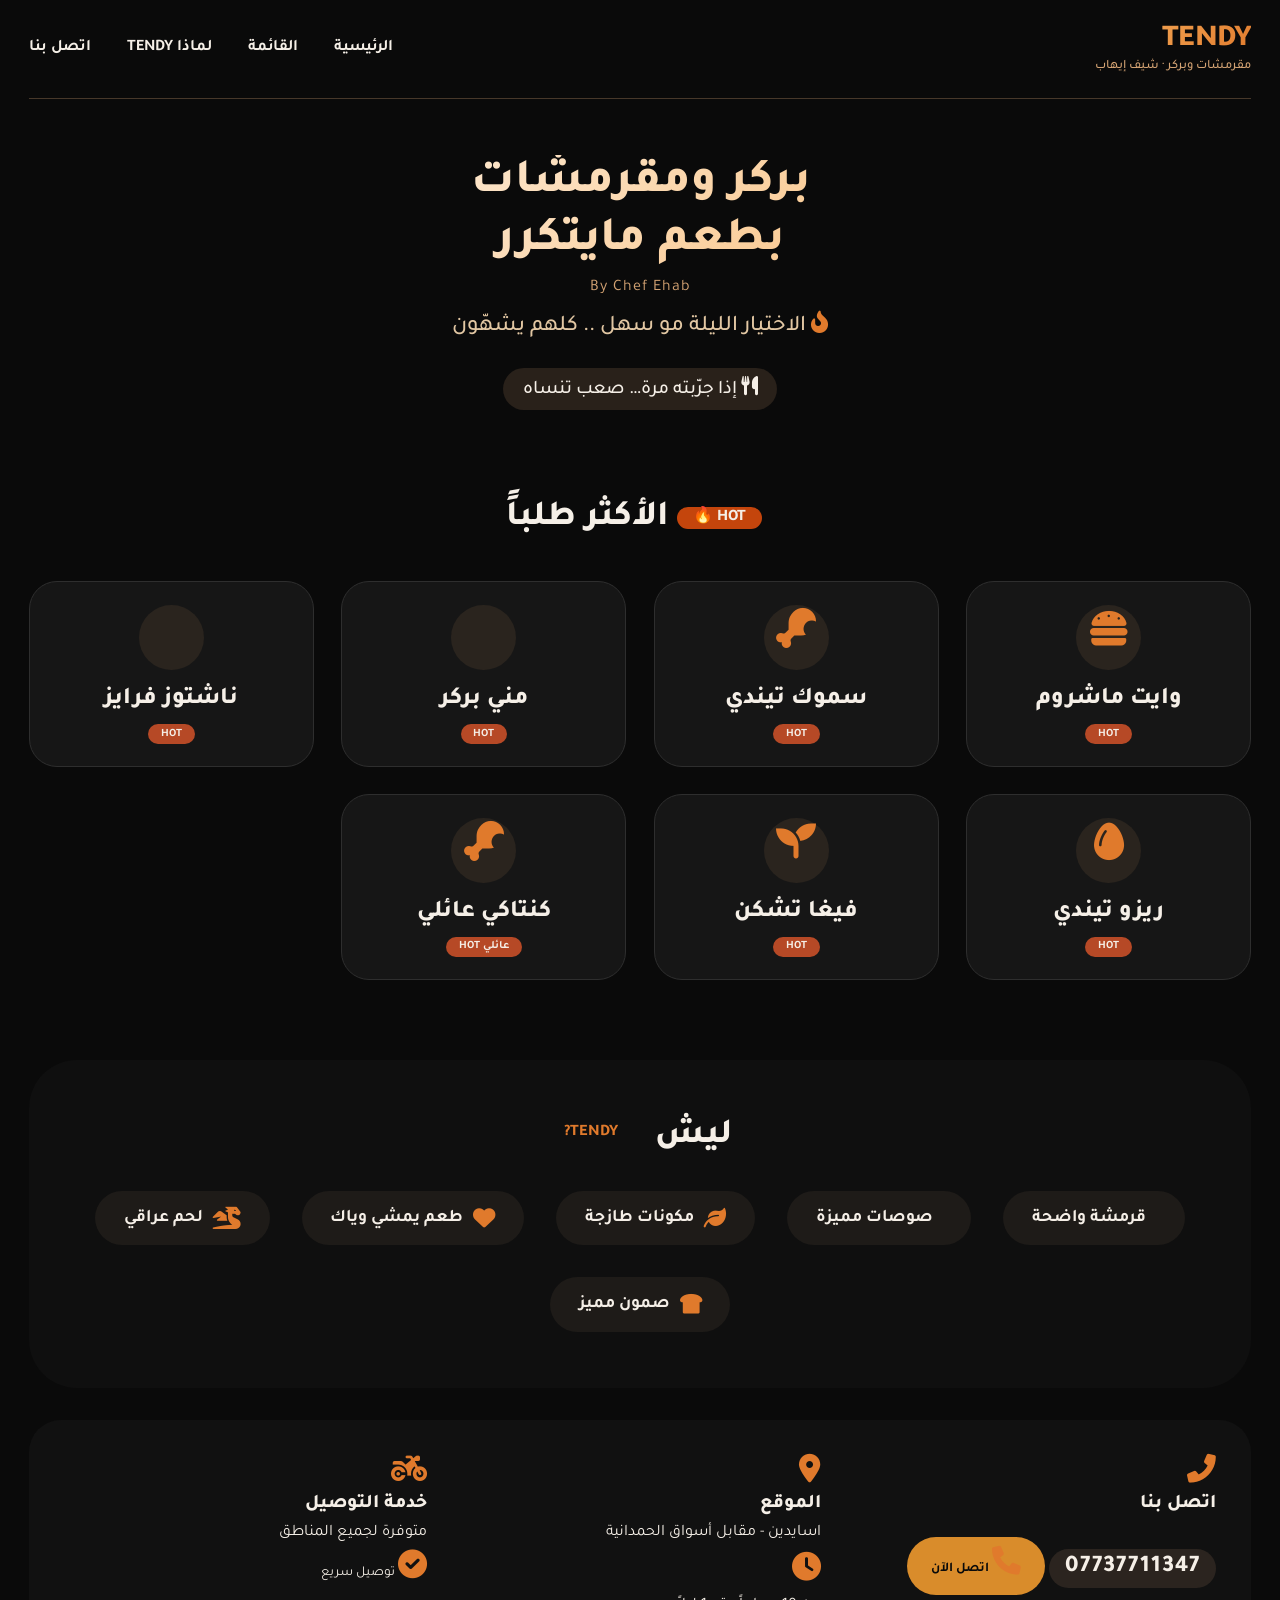
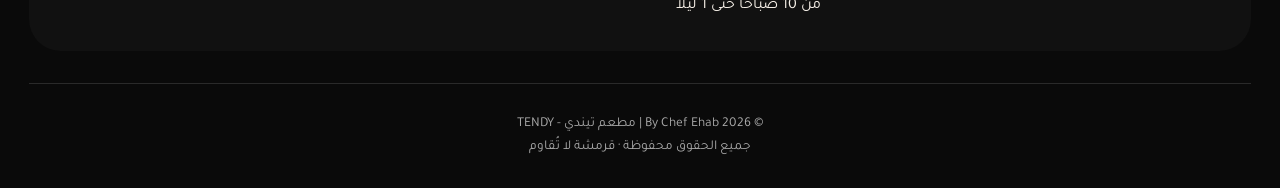
==== commit 9db80909: "Update index.html" ====
--- a/index.html
+++ b/index.html
@@ -1,2155 +1,424 @@
 <!DOCTYPE html>
 <html lang="ar" dir="rtl">
 <head>
-    <meta charset="UTF-8">
-    <meta name="viewport" content="width=device-width, initial-scale=1.0">
-    <title>Tasty Fast Food - قائمة الطعام</title>
-    <link rel="preconnect" href="https://fonts.googleapis.com">
-    <link rel="preconnect" href="https://fonts.gstatic.com" crossorigin>
-    <link href="https://fonts.googleapis.com/css2?family=Tajawal:wght@400;500;700;900&display=swap" rel="stylesheet">
-    <style>
-        :root {
-            --primary-color: #2E7D32;
-            --primary-dark: #1B5E20;
-            --secondary-color: #4CAF50;
-            --accent-color: #8BC34A;
-            --dark-color: #263238;
-            --light-color: #F5F5F5;
-            --white: #FFFFFF;
-            --text-color: #333333;
-            --gray: #95A5A6;
-            --success-color: #27AE60;
-            --danger-color: #E74C3C;
-            --warning-color: #F39C12;
-        }
-        
-        * {
-            box-sizing: border-box;
-            margin: 0;
-            padding: 0;
-            font-family: 'Tajawal', sans-serif;
-        }
-        
-        body {
-            background-color: var(--light-color);
-            color: var(--text-color);
-            line-height: 1.6;
-            padding-bottom: 80px;
-        }
-        
-        /* Header Styles */
-        .header {
-            background-color: var(--white);
-            color: var(--text-color);
-            padding: 1rem 0;
-            position: relative;
-            overflow: hidden;
-            box-shadow: 0 4px 12px rgba(0,0,0,0.1);
-        }
-        
-        .header::before {
-            content: "";
-            position: absolute;
-            top: 0;
-            left: 0;
-            right: 0;
-            bottom: 0;
-            background: url('data:image/svg+xml;utf8,<svg xmlns="http://www.w3.org/2000/svg" viewBox="0 0 100 100" preserveAspectRatio="none"><path fill="rgba(0,0,0,0.05)" d="M0,0 L100,0 L100,100 L0,100 Z" /></svg>');
-            opacity: 0.1;
-        }
-        
-        .header-content {
-            display: flex;
-            justify-content: space-between;
-            align-items: center;
-            max-width: 1200px;
-            margin: 0 auto;
-            padding: 0 15px;
-            position: relative;
-            z-index: 1;
-        }
-        
-        .restaurant-name {
-            text-align: right;
-            flex-grow: 1;
-            margin-right: 20px;
-        }
-        
-        .restaurant-name h1 {
-            font-size: 2.2rem;
-            font-weight: 900;
-            margin-bottom: 0.3rem;
-            color: var(--primary-dark);
-        }
-        
-        .restaurant-name p {
-            font-size: 1rem;
-            opacity: 0.9;
-            font-weight: 500;
-            color: var(--gray);
-        }
-        
-        .logo-container {
-            width: 120px;
-            height: 120px;
-            border-radius: 50%;
-            background-color: var(--white);
-            display: flex;
-            justify-content: center;
-            align-items: center;
-            box-shadow: 0 4px 12px rgba(0,0,0,0.15);
-            border: 3px solid var(--accent-color);
-            overflow: hidden;
-            flex-shrink: 0;
-        }
-        
-        .logo {
-            width: 100%;
-            height: 100%;
-            object-fit: cover;
-        }
-        
-        /* Categories Styles */
-        .categories {
-            display: flex;
-            overflow-x: auto;
-            background-color: var(--white);
-            padding: 0.8rem 1rem;
-            position: sticky;
-            top: 0;
-            z-index: 100;
-            box-shadow: 0 2px 8px rgba(0,0,0,0.1);
-            scrollbar-width: none;
-        }
-        
-        .categories::-webkit-scrollbar {
-            display: none;
-        }
-        
-        .category-btn {
-            background: none;
-            border: none;
-            color: var(--dark-color);
-            padding: 0.5rem 1.2rem;
-            margin: 0 0.3rem;
-            font-size: 1rem;
-            font-weight: 700;
-            cursor: pointer;
-            border-radius: 30px;
-            transition: all 0.3s ease;
-            white-space: nowrap;
-            flex-shrink: 0;
-        }
-        
-        .category-btn.active {
-            background-color: var(--primary-color);
-            color: var(--white);
-            box-shadow: 0 4px 8px rgba(46, 125, 50, 0.3);
-        }
-        
-        .category-btn:hover:not(.active) {
-            background-color: rgba(76, 175, 80, 0.1);
-        }
-        
-        /* Menu Container */
-        .menu-container {
-            display: none;
-            padding: 1rem;
-            max-width: 1200px;
-            margin: 0 auto;
-        }
-        
-        .menu-container.active {
-            display: block;
-            animation: fadeIn 0.5s ease;
-        }
-        
-        @keyframes fadeIn {
-            from { opacity: 0; transform: translateY(10px); }
-            to { opacity: 1; transform: translateY(0); }
-        }
-        
-        .section-title {
-            font-size: 1.5rem;
-            color: var(--primary-dark);
-            margin-bottom: 1.2rem;
-            padding-bottom: 0.6rem;
-            border-bottom: 2px dashed var(--accent-color);
-            position: relative;
-        }
-        
-        .section-title::after {
-            content: "";
-            position: absolute;
-            bottom: -4px;
-            right: 0;
-            width: 30%;
-            height: 2px;
-            background-color: var(--primary-color);
-        }
-        
-        .menu-items {
-            display: grid;
-            grid-template-columns: repeat(2, 1fr);
-            gap: 1rem;
-        }
-        
-        .menu-item {
-            background-color: var(--white);
-            border-radius: 12px;
-            overflow: hidden;
-            box-shadow: 0 3px 10px rgba(0,0,0,0.08);
-            transition: all 0.3s ease;
-            position: relative;
-        }
-        
-        .menu-item:hover {
-            transform: translateY(-5px);
-            box-shadow: 0 5px 15px rgba(0,0,0,0.12);
-        }
-        
-        .item-image-container {
-            height: 110px;
-            overflow: hidden;
-            position: relative;
-        }
-        
-        .item-image {
-            width: 100%;
-            height: 100%;
-            object-fit: cover;
-            transition: transform 0.5s ease;
-        }
-        
-        .menu-item:hover .item-image {
-            transform: scale(1.05);
-        }
-        
-        .item-details {
-            padding: 0.8rem;
-            position: relative;
-        }
-        
-        .item-name {
-            font-weight: 700;
-            margin-bottom: 0.3rem;
-            font-size: 0.9rem;
-            color: var(--dark-color);
-        }
-        
-        .item-description {
-            color: var(--gray);
-            font-size: 0.75rem;
-            margin-bottom: 0.5rem;
-            display: -webkit-box;
-            -webkit-line-clamp: 2;
-            -webkit-box-orient: vertical;
-            overflow: hidden;
-        }
-        
-        .item-price {
-            color: var(--primary-color);
-            font-weight: 800;
-            font-size: 0.9rem;
-            display: flex;
-            align-items: center;
-        }
-        
-        .add-to-cart {
-            background: linear-gradient(to right, var(--primary-color), var(--secondary-color));
-            color: var(--white);
-            border: none;
-            padding: 0.5rem;
-            border-radius: 6px;
-            cursor: pointer;
-            width: 100%;
-            margin-top: 0.5rem;
-            font-weight: 700;
-            font-size: 0.8rem;
-            transition: all 0.3s ease;
-            display: flex;
-            align-items: center;
-            justify-content: center;
-            box-shadow: 0 3px 6px rgba(46, 125, 50, 0.2);
-        }
-        
-        .add-to-cart:hover {
-            background: linear-gradient(to right, var(--primary-dark), var(--primary-color));
-            box-shadow: 0 4px 8px rgba(46, 125, 50, 0.3);
-        }
-        
-        .add-to-cart i {
-            margin-left: 5px;
-            font-size: 0.8rem;
-        }
-        
-        /* Floating Cart Button */
-        .cart-btn {
-            position: fixed;
-            bottom: 1.5rem;
-            left: 1.5rem;
-            background: linear-gradient(135deg, var(--primary-color), var(--primary-dark));
-            color: var(--white);
-            width: 65px;
-            height: 65px;
-            border-radius: 50%;
-            display: flex;
-            justify-content: center;
-            align-items: center;
-            font-size: 1.4rem;
-            cursor: pointer;
-            box-shadow: 0 4px 12px rgba(0,0,0,0.2);
-            z-index: 1000;
-            border: none;
-            transition: all 0.3s ease;
-        }
-        
-        .cart-btn:hover {
-            transform: scale(1.1);
-            box-shadow: 0 6px 16px rgba(0,0,0,0.3);
-        }
-        
-        .cart-count {
-            position: absolute;
-            top: -5px;
-            right: -5px;
-            background-color: var(--danger-color);
-            color: white;
-            width: 24px;
-            height: 24px;
-            border-radius: 50%;
-            display: flex;
-            justify-content: center;
-            align-items: center;
-            font-size: 0.8rem;
-            font-weight: 700;
-            box-shadow: 0 2px 4px rgba(0,0,0,0.2);
-        }
-        
-        /* Cart Container */
-        .cart-container {
-            position: fixed;
-            bottom: -100%;
-            left: 0;
-            width: 100%;
-            background-color: var(--white);
-            border-radius: 15px 15px 0 0;
-            box-shadow: 0 -8px 20px rgba(0,0,0,0.2);
-            transition: bottom 0.4s ease;
-            z-index: 999;
-            max-height: 70vh;
-            overflow-y: auto;
-            padding: 1.2rem;
-        }
-        
-        .cart-container.open {
-            bottom: 0;
-        }
-        
-        .cart-header {
-            display: flex;
-            justify-content: space-between;
-            align-items: center;
-            margin-bottom: 1.2rem;
-            padding-bottom: 0.8rem;
-            border-bottom: 1px solid #eee;
-        }
-        
-        .cart-title {
-            font-size: 1.4rem;
-            font-weight: 800;
-            color: var(--primary-color);
-            display: flex;
-            align-items: center;
-        }
-        
-        .cart-title i {
-            margin-left: 0.5rem;
-        }
-        
-        .close-cart {
-            background: none;
-            border: none;
-            font-size: 1.6rem;
-            cursor: pointer;
-            color: var(--gray);
-            transition: color 0.3s ease;
-        }
-        
-        .close-cart:hover {
-            color: var(--primary-color);
-        }
-        
-        .cart-items {
-            margin-bottom: 1.2rem;
-        }
-        
-        .cart-item {
-            display: flex;
-            justify-content: space-between;
-            align-items: center;
-            padding: 0.8rem 0;
-            border-bottom: 1px solid #f0f0f0;
-        }
-        
-        .cart-item:last-child {
-            border-bottom: none;
-        }
-        
-        .cart-item-name {
-            flex-grow: 1;
-            font-weight: 600;
-            color: var(--dark-color);
-            font-size: 0.9rem;
-        }
-        
-        .cart-item-price {
-            color: var(--primary-color);
-            font-weight: 700;
-            margin: 0 0.8rem;
-            min-width: 70px;
-            text-align: center;
-            font-size: 0.9rem;
-        }
-        
-        .cart-item-quantity {
-            display: flex;
-            align-items: center;
-        }
-        
-        .quantity-btn {
-            background-color: #f5f5f5;
-            border: none;
-            width: 26px;
-            height: 26px;
-            border-radius: 50%;
-            display: flex;
-            justify-content: center;
-            align-items: center;
-            cursor: pointer;
-            font-weight: 700;
-            color: var(--dark-color);
-            transition: all 0.3s ease;
-            font-size: 0.8rem;
-        }
-        
-        .quantity-btn:hover {
-            background-color: var(--primary-color);
-            color: white;
-        }
-        
-        .quantity-value {
-            margin: 0 0.5rem;
-            font-weight: 700;
-            min-width: 18px;
-            text-align: center;
-            font-size: 0.9rem;
-        }
-        
-        .remove-item {
-            color: var(--danger-color);
-            background: none;
-            border: none;
-            margin-right: 0.3rem;
-            cursor: pointer;
-            font-size: 1rem;
-            transition: transform 0.3s ease;
-        }
-        
-        .remove-item:hover {
-            transform: scale(1.1);
-        }
-        
-        .cart-total {
-            display: flex;
-            justify-content: space-between;
-            font-weight: 800;
-            font-size: 1.2rem;
-            margin: 1.2rem 0;
-            padding-top: 0.8rem;
-            border-top: 2px dashed var(--accent-color);
-        }
-        
-        .delivery-fee {
-            display: flex;
-            justify-content: space-between;
-            font-weight: 600;
-            font-size: 1rem;
-            margin: 0.5rem 0;
-            color: var(--dark-color);
-        }
-        
-        .total-with-delivery {
-            display: flex;
-            justify-content: space-between;
-            font-weight: 800;
-            font-size: 1.3rem;
-            margin: 1rem 0;
-            padding-top: 0.8rem;
-            border-top: 2px solid var(--primary-color);
-            color: var(--primary-dark);
-        }
-        
-        /* Notes Section in Cart */
-        .cart-notes-container {
-            margin: 1rem 0;
-            background-color: var(--white);
-            border-radius: 8px;
-        }
-        
-        .cart-notes-label {
-            display: block;
-            margin-bottom: 0.5rem;
-            font-weight: 700;
-            color: var(--dark-color);
-            font-size: 1rem;
-        }
-        
-        .cart-notes-input {
-            width: 100%;
-            padding: 0.8rem;
-            border: 1px solid #e0e0e0;
-            border-radius: 8px;
-            resize: vertical;
-            min-height: 80px;
-            font-family: 'Tajawal', sans-serif;
-            transition: border 0.3s ease;
-            font-size: 0.9rem;
-        }
-        
-        .cart-notes-input:focus {
-            outline: none;
-            border-color: var(--primary-color);
-            box-shadow: 0 0 0 3px rgba(46, 125, 50, 0.1);
-        }
-        
-        .checkout-btn {
-            background: linear-gradient(to right, var(--primary-color), var(--secondary-color));
-            color: white;
-            border: none;
-            padding: 0.9rem;
-            width: 100%;
-            border-radius: 8px;
-            font-size: 1.1rem;
-            font-weight: 700;
-            cursor: pointer;
-            transition: all 0.3s ease;
-            box-shadow: 0 3px 8px rgba(46, 125, 50, 0.3);
-            display: flex;
-            align-items: center;
-            justify-content: center;
-        }
-        
-        .checkout-btn:hover {
-            background: linear-gradient(to right, var(--primary-dark), var(--primary-color));
-            box-shadow: 0 5px 12px rgba(46, 125, 50, 0.4);
-        }
-        
-        .checkout-btn i {
-            margin-left: 0.5rem;
-        }
-        
-        /* Modal Styles */
-        .modal-overlay {
-            position: fixed;
-            top: 0;
-            left: 0;
-            width: 100%;
-            height: 100%;
-            background-color: rgba(0,0,0,0.6);
-            display: none;
-            justify-content: center;
-            align-items: center;
-            z-index: 1001;
-            backdrop-filter: blur(3px);
-        }
-        
-        .modal-overlay.open {
-            display: flex;
-            animation: fadeIn 0.3s ease;
-        }
-        
-        .modal {
-            background-color: white;
-            border-radius: 12px;
-            width: 95%;
-            max-width: 500px;
-            padding: 1.5rem;
-            box-shadow: 0 8px 20px rgba(0,0,0,0.2);
-            transform: translateY(20px);
-            transition: transform 0.3s ease;
-            max-height: 90vh;
-            overflow-y: auto;
-        }
-        
-        .modal-overlay.open .modal {
-            transform: translateY(0);
-        }
-        
-        .modal-header {
-            display: flex;
-            justify-content: space-between;
-            align-items: center;
-            margin-bottom: 1.2rem;
-            padding-bottom: 0.8rem;
-            border-bottom: 1px solid #eee;
-        }
-        
-        .modal-title {
-            font-size: 1.5rem;
-            font-weight: 800;
-            color: var(--primary-color);
-        }
-        
-        .close-modal {
-            background: none;
-            border: none;
-            font-size: 1.6rem;
-            cursor: pointer;
-            color: var(--gray);
-            transition: color 0.3s ease;
-        }
-        
-        .close-modal:hover {
-            color: var(--primary-color);
-        }
-        
-        .form-group {
-            margin-bottom: 1.2rem;
-        }
-        
-        .form-label {
-            display: block;
-            margin-bottom: 0.5rem;
-            font-weight: 600;
-            color: var(--dark-color);
-            font-size: 1rem;
-        }
-        
-        .form-input {
-            width: 100%;
-            padding: 0.8rem 1rem;
-            border: 1px solid #e0e0e0;
-            border-radius: 8px;
-            font-family: 'Tajawal', sans-serif;
-            transition: all 0.3s ease;
-            font-size: 1rem;
-        }
-        
-        .form-input:focus {
-            outline: none;
-            border-color: var(--primary-color);
-            box-shadow: 0 0 0 3px rgba(46, 125, 50, 0.1);
-        }
-        
-        .submit-order {
-            background: linear-gradient(to right, var(--primary-color), var(--secondary-color));
-            color: white;
-            border: none;
-            padding: 1rem;
-            width: 100%;
-            border-radius: 8px;
-            font-size: 1.1rem;
-            font-weight: 700;
-            cursor: pointer;
-            transition: all 0.3s ease;
-            margin-top: 1rem;
-            box-shadow: 0 3px 8px rgba(46, 125, 50, 0.3);
-        }
-        
-        .submit-order:hover {
-            background: linear-gradient(to right, var(--primary-dark), var(--primary-color));
-            box-shadow: 0 5px 12px rgba(46, 125, 50, 0.4);
-        }
-        
-        /* Success Message */
-        .success-message {
-            position: fixed;
-            top: 50%;
-            left: 50%;
-            transform: translate(-50%, -50%);
-            background-color: var(--white);
-            padding: 1.8rem;
-            border-radius: 12px;
-            box-shadow: 0 5px 20px rgba(0,0,0,0.2);
-            text-align: center;
-            z-index: 1002;
-            animation: fadeIn 0.3s ease;
-        }
-        
-        .success-content i {
-            color: var(--success-color);
-            font-size: 3.5rem;
-            margin-bottom: 1.2rem;
-        }
-        
-        .success-content h3 {
-            color: var(--dark-color);
-            margin-bottom: 0.8rem;
-            font-size: 1.4rem;
-        }
-        
-        .success-content p {
-            color: var(--gray);
-            font-size: 1.1rem;
-        }
-        
-        /* Restaurant Info */
-        .restaurant-info {
-            text-align: center;
-            padding: 1.5rem;
-            margin-top: 2rem;
-            background-color: var(--white);
-            border-top: 1px solid #eee;
-        }
-        
-        .restaurant-info p {
-            margin: 0.5rem 0;
-            color: var(--dark-color);
-            font-size: 1rem;
-        }
-        
-        .restaurant-info .address {
-            font-weight: 600;
-            color: var(--primary-dark);
-        }
-        
-        .restaurant-info .phone {
-            font-weight: 700;
-            color: var(--primary-color);
-        }
-        
-        /* Closed Message */
-        .closed-message {
-            position: fixed;
-            top: 0;
-            left: 0;
-            right: 0;
-            background-color: var(--danger-color);
-            color: white;
-            padding: 1rem;
-            text-align: center;
-            font-weight: 700;
-            z-index: 1001;
-            box-shadow: 0 2px 10px rgba(0,0,0,0.2);
-        }
-        
-        /* Working Hours */
-        .working-hours {
-            text-align: center;
-            padding: 1rem;
-            background-color: var(--white);
-            border-top: 1px solid #eee;
-            font-size: 0.9rem;
-            color: var(--dark-color);
-        }
-        
-        .working-hours strong {
-            color: var(--primary-dark);
-        }
-        
-        /* Admin Panel Styles */
-        .admin-panel {
-            position: fixed;
-            top: 0;
-            right: 0;
-            background-color: var(--warning-color);
-            color: white;
-            padding: 0.8rem 1.5rem;
-            border-bottom-left-radius: 8px;
-            z-index: 1002;
-            font-weight: 700;
-            box-shadow: 0 2px 10px rgba(0,0,0,0.2);
-        }
-        
-        .admin-controls {
-            display: none;
-            background-color: var(--white);
-            padding: 1rem;
-            border-radius: 8px;
-            margin: 1rem;
-            box-shadow: 0 2px 10px rgba(0,0,0,0.1);
-            position: relative;
-        }
-        
-        .admin-controls.active {
-            display: block;
-        }
-        
-        .admin-title {
-            font-size: 1.2rem;
-            color: var(--warning-color);
-            margin-bottom: 1rem;
-            padding-bottom: 0.5rem;
-            border-bottom: 2px solid var(--warning-color);
-        }
-        
-        .admin-toggle {
-            position: absolute;
-            top: 0.8rem;
-            left: 1rem;
-            background-color: var(--white);
-            color: var(--warning-color);
-            border: none;
-            padding: 0.3rem 0.6rem;
-            border-radius: 4px;
-            cursor: pointer;
-            font-weight: 700;
-            transition: all 0.3s ease;
-        }
-        
-        .admin-toggle:hover {
-            background-color: var(--warning-color);
-            color: white;
-        }
-        
-        .admin-item {
-            display: flex;
-            align-items: center;
-            margin-bottom: 0.8rem;
-            padding-bottom: 0.8rem;
-            border-bottom: 1px solid #eee;
-        }
-        
-        .admin-item-name {
-            flex-grow: 1;
-            font-weight: 600;
-        }
-        
-        .admin-item-price {
-            margin: 0 1rem;
-        }
-        
-        .admin-item-price input {
-            width: 80px;
-            padding: 0.3rem 0.5rem;
-            border: 1px solid #ddd;
-            border-radius: 4px;
-            text-align: center;
-        }
-        
-        .admin-item-available {
-            display: flex;
-            align-items: center;
-        }
-        
-        .admin-item-available input {
-            margin-left: 0.5rem;
-        }
-        
-        .save-changes-btn {
-            background-color: var(--success-color);
-            color: white;
-            border: none;
-            padding: 0.7rem 1.2rem;
-            border-radius: 6px;
-            font-weight: 700;
-            cursor: pointer;
-            margin-top: 1rem;
-            display: block;
-            width: 100%;
-            transition: all 0.3s ease;
-        }
-        
-        .save-changes-btn:hover {
-            background-color: #219653;
-        }
-        
-        .item-unavailable {
-            position: relative;
-        }
-        
-        .item-unavailable::after {
-            content: "غير متوفر";
-            position: absolute;
-            top: 0;
-            left: 0;
-            right: 0;
-            bottom: 0;
-            background-color: rgba(0,0,0,0.7);
-            color: white;
-            display: flex;
-            justify-content: center;
-            align-items: center;
-            font-weight: 700;
-            border-radius: 12px;
-        }
-        
-        /* Admin Add Item Form */
-        .admin-add-form {
-            margin-top: 1.5rem;
-            padding: 1rem;
-            background-color: #f9f9f9;
-            border-radius: 8px;
-            border: 1px dashed var(--warning-color);
-        }
-        
-        .admin-add-form h4 {
-            color: var(--warning-color);
-            margin-bottom: 0.8rem;
-        }
-        
-        .admin-form-group {
-            margin-bottom: 0.8rem;
-        }
-        
-        .admin-form-label {
-            display: block;
-            margin-bottom: 0.3rem;
-            font-weight: 600;
-            font-size: 0.9rem;
-        }
-        
-        .admin-form-input {
-            width: 100%;
-            padding: 0.5rem;
-            border: 1px solid #ddd;
-            border-radius: 4px;
-            font-family: 'Tajawal', sans-serif;
-        }
-        
-        .add-item-btn {
-            background-color: var(--primary-color);
-            color: white;
-            border: none;
-            padding: 0.6rem 1rem;
-            border-radius: 4px;
-            cursor: pointer;
-            font-weight: 600;
-            transition: all 0.3s ease;
-        }
-        
-        .add-item-btn:hover {
-            background-color: var(--primary-dark);
-        }
-        
-        /* Responsive Adjustments */
-        @media (max-width: 768px) {
-            .header-content {
-                flex-direction: row;
-                text-align: right;
-            }
-            
-            .logo-container {
-                margin-left: 0.8rem;
-                width: 100px;
-                height: 100px;
-            }
-            
-            .restaurant-name h1 {
-                font-size: 2rem;
-            }
-            
-            .menu-items {
-                grid-template-columns: repeat(2, 1fr);
-            }
-            
-            .item-image-container {
-                height: 100px;
-            }
-            
-            .cart-btn {
-                width: 60px;
-                height: 60px;
-                font-size: 1.3rem;
-                bottom: 1.2rem;
-                left: 1.2rem;
-            }
-            
-            .admin-item {
-                flex-direction: column;
-                align-items: flex-start;
-            }
-            
-            .admin-item-price, .admin-item-available {
-                margin: 0.5rem 0;
-            }
-        }
-        
-        @media (max-width: 480px) {
-            .header-content {
-                flex-direction: row;
-                align-items: center;
-            }
-            
-            .restaurant-name h1 {
-                font-size: 1.6rem;
-            }
-            
-            .restaurant-name p {
-                font-size: 0.9rem;
-            }
-            
-            .logo-container {
-                width: 90px;
-                height: 90px;
-            }
-            
-            .category-btn {
-                padding: 0.5rem 1rem;
-                font-size: 0.9rem;
-            }
-            
-            .section-title {
-                font-size: 1.3rem;
-            }
-            
-            .menu-item {
-                border-radius: 10px;
-            }
-            
-            .item-image-container {
-                height: 90px;
-            }
-            
-            .item-name {
-                font-size: 0.85rem;
-            }
-            
-            .item-description {
-                font-size: 0.7rem;
-            }
-            
-            .item-price {
-                font-size: 0.85rem;
-            }
-            
-            .add-to-cart {
-                font-size: 0.75rem;
-                padding: 0.4rem;
-            }
-            
-            .restaurant-info {
-                padding: 1rem;
-            }
-            
-            .restaurant-info p {
-                font-size: 0.9rem;
-            }
-            
-            .working-hours {
-                font-size: 0.8rem;
-            }
-        }
-    </style>
-    <link rel="stylesheet" href="https://cdnjs.cloudflare.com/ajax/libs/font-awesome/6.0.0-beta3/css/all.min.css">
+  <meta charset="UTF-8">
+  <meta name="viewport" content="width=device-width, initial-scale=1.0, user-scalable=yes">
+  <title>TENDY | مطعم تيندي - شيف إيهاب</title>
+  <!-- Font Awesome 6 (Free CDN) -->
+  <link rel="stylesheet" href="https://cdnjs.cloudflare.com/ajax/libs/font-awesome/6.0.0-beta3/css/all.min.css">
+  <!-- Google Fonts: Tajawal (عربية حديثة) -->
+  <link href="https://fonts.googleapis.com/css2?family=Tajawal:wght@400;500;700;800;900&display=swap" rel="stylesheet">
+  <style>
+    * {
+      margin: 0;
+      padding: 0;
+      box-sizing: border-box;
+    }
+
+    body {
+      font-family: 'Tajawal', sans-serif;
+      background: #0a0a0a;
+      color: #f5efe7;
+      scroll-behavior: smooth;
+    }
+
+    /* custom scroll */
+    ::-webkit-scrollbar {
+      width: 8px;
+    }
+    ::-webkit-scrollbar-track {
+      background: #1e1e1e;
+    }
+    ::-webkit-scrollbar-thumb {
+      background: #d4a373;
+      border-radius: 10px;
+    }
+
+    .container {
+      max-width: 1280px;
+      margin: 0 auto;
+      padding: 0 1.8rem;
+    }
+
+    /* header / nav */
+    .navbar {
+      display: flex;
+      justify-content: space-between;
+      align-items: center;
+      flex-wrap: wrap;
+      padding: 1.4rem 0;
+      border-bottom: 1px solid rgba(212, 163, 115, 0.3);
+    }
+    .logo h1 {
+      font-size: 1.9rem;
+      font-weight: 900;
+      letter-spacing: -0.5px;
+      background: linear-gradient(135deg, #f7b05e, #e07a2c);
+      -webkit-background-clip: text;
+      background-clip: text;
+      color: transparent;
+    }
+    .logo p {
+      font-size: 0.8rem;
+      color: #d4a373;
+      font-weight: 500;
+    }
+    .nav-links a {
+      color: #f5efe7;
+      text-decoration: none;
+      margin-right: 2rem;
+      font-weight: 600;
+      transition: 0.2s;
+      font-size: 1rem;
+    }
+    .nav-links a:hover {
+      color: #e07a2c;
+    }
+    .hot-badge {
+      background: #c4450c;
+      padding: 0.2rem 0.8rem;
+      border-radius: 30px;
+      font-size: 0.7rem;
+      font-weight: bold;
+      margin-right: 0.5rem;
+    }
+    /* hero */
+    .hero {
+      padding: 3.5rem 0 2.5rem;
+      text-align: center;
+    }
+    .hero h2 {
+      font-size: 3rem;
+      font-weight: 800;
+      background: linear-gradient(135deg, #ffffff, #f7b05e);
+      -webkit-background-clip: text;
+      background-clip: text;
+      color: transparent;
+      margin-bottom: 0.5rem;
+    }
+    .hero-tag {
+      font-size: 1.4rem;
+      font-weight: 500;
+      margin: 0.8rem 0;
+      color: #e2c7a3;
+    }
+    .by-chef {
+      font-size: 1rem;
+      color: #d4a373;
+      letter-spacing: 1px;
+    }
+    .catch-phrase {
+      font-size: 1.2rem;
+      background: rgba(212, 163, 115, 0.15);
+      display: inline-block;
+      padding: 0.5rem 1.2rem;
+      border-radius: 60px;
+      margin-top: 1rem;
+      font-weight: 500;
+    }
+    /* menu hot section */
+    .hot-section {
+      padding: 3rem 0;
+    }
+    .section-title {
+      font-size: 2.2rem;
+      font-weight: 800;
+      text-align: center;
+      margin-bottom: 2.5rem;
+      position: relative;
+    }
+    .section-title span {
+      background: #c4450c;
+      padding: 0.2rem 1rem;
+      border-radius: 40px;
+      font-size: 1rem;
+      margin-right: 12px;
+      vertical-align: middle;
+    }
+    .menu-grid {
+      display: grid;
+      grid-template-columns: repeat(auto-fill, minmax(250px, 1fr));
+      gap: 1.7rem;
+    }
+    .menu-card {
+      background: #161616;
+      border-radius: 28px;
+      padding: 1.4rem;
+      text-align: center;
+      transition: 0.25s ease;
+      border: 1px solid #2e2e2e;
+    }
+    .menu-card:hover {
+      transform: translateY(-5px);
+      border-color: #d4a373;
+      box-shadow: 0 12px 25px rgba(0,0,0,0.4);
+    }
+    .menu-icon {
+      font-size: 2.5rem;
+      background: #2a241e;
+      width: 65px;
+      height: 65px;
+      line-height: 65px;
+      border-radius: 50%;
+      margin: 0 auto 1rem;
+      color: #e07a2c;
+    }
+    .menu-card h3 {
+      font-size: 1.5rem;
+      font-weight: 800;
+    }
+    .hot-label {
+      background: #b64926;
+      display: inline-block;
+      padding: 0.2rem 0.8rem;
+      border-radius: 20px;
+      font-size: 0.7rem;
+      font-weight: bold;
+      margin-top: 0.6rem;
+    }
+    /* why tendy */
+    .why-tendy {
+      background: #0f0f0f;
+      padding: 3.5rem 0;
+      border-radius: 48px;
+      margin: 2rem 0;
+    }
+    .features {
+      display: flex;
+      flex-wrap: wrap;
+      justify-content: center;
+      gap: 2rem;
+      margin-top: 2rem;
+    }
+    .feature {
+      background: #1e1b18;
+      padding: 1rem 1.8rem;
+      border-radius: 60px;
+      display: flex;
+      align-items: center;
+      gap: 10px;
+      font-weight: 700;
+      font-size: 1.1rem;
+    }
+    .feature i {
+      font-size: 1.4rem;
+      color: #e07a2c;
+    }
+    /* contact & info */
+    .contact-info {
+      display: flex;
+      flex-wrap: wrap;
+      justify-content: space-between;
+      gap: 2rem;
+      background: #111111;
+      border-radius: 2rem;
+      padding: 2.2rem;
+      margin: 2rem 0;
+    }
+    .info-block {
+      flex: 1;
+      min-width: 200px;
+    }
+    .info-block i {
+      font-size: 1.8rem;
+      color: #e07a2c;
+      margin-bottom: 0.6rem;
+    }
+    .info-block h4 {
+      font-size: 1.2rem;
+      margin-bottom: 0.5rem;
+      font-weight: 800;
+    }
+    .phone-number {
+      font-size: 1.5rem;
+      font-weight: 800;
+      direction: ltr;
+      display: inline-block;
+      background: #2b241f;
+      padding: 0.3rem 1rem;
+      border-radius: 40px;
+      letter-spacing: 1px;
+    }
+    .btn-call {
+      background: #d98c2b;
+      border: none;
+      padding: 0.6rem 1.5rem;
+      border-radius: 40px;
+      font-weight: bold;
+      color: #0a0a0a;
+      margin-top: 0.8rem;
+      cursor: pointer;
+      font-family: 'Tajawal', sans-serif;
+      transition: 0.2s;
+    }
+    .btn-call:hover {
+      background: #f5a142;
+    }
+    footer {
+      text-align: center;
+      padding: 2rem 0;
+      border-top: 1px solid #2a2a2a;
+      margin-top: 2rem;
+      color: #aaa;
+      font-size: 0.85rem;
+    }
+    @media (max-width: 680px) {
+      .navbar {
+        flex-direction: column;
+        gap: 0.8rem;
+      }
+      .nav-links a {
+        margin: 0 0.8rem;
+      }
+      .hero h2 {
+        font-size: 2.2rem;
+      }
+      .container {
+        padding: 0 1.2rem;
+      }
+    }
+  </style>
 </head>
 <body>
-    <!-- Closed Message (will be shown/hidden by JavaScript) -->
-    <div class="closed-message" id="closed-message" style="display: none;">
-        <i class="fas fa-store-slash"></i> المطعم مغلق حالياً. أوقات العمل: السبت-الخميس 10:00 صباحاً إلى 11:45 مساءً | الجمعة 3:00 مساءً إلى 12:00 منتصف الليل
-    </div>
-    
-    <!-- Admin Panel -->
-    <div class="admin-panel" id="admin-panel" style="display: none;">
-        وضع المسؤول
-        <button class="admin-toggle" id="admin-toggle">
-            <i class="fas fa-cog"></i>
-        </button>
-    </div>
-    
-    <!-- Header Section -->
-    <header class="header">
-        <div class="header-content">
-            <div class="restaurant-name">
-                <h1>Tasty Fast Food</h1>
-                <p>ألذ الأطباق بأفضل الأسعار</p>
-            </div>
-            <div class="logo-container">
-                <img src="images/logo.png" alt="شعار Tasty Fast Food" class="logo">
-            </div>
-        </div>
-    </header>
-    
-    <!-- Admin Controls -->
-    <div class="admin-controls" id="admin-controls">
-        <h3 class="admin-title"><i class="fas fa-user-shield"></i> لوحة التحكم</h3>
-        
-        <div id="pizza-admin-controls">
-            <h4>بيتزا</h4>
-            <div class="admin-items">
-                <!-- Pizza admin controls will be generated here -->
-            </div>
-            
-            <div class="admin-add-form">
-                <h4><i class="fas fa-plus-circle"></i> إضافة عنصر جديد</h4>
-                <div class="admin-form-group">
-                    <label class="admin-form-label">اسم العنصر</label>
-                    <input type="text" class="admin-form-input" id="pizza-add-name">
-                </div>
-                <div class="admin-form-group">
-                    <label class="admin-form-label">السعر (دينار)</label>
-                    <input type="number" class="admin-form-input" id="pizza-add-price">
-                </div>
-                <div class="admin-form-group">
-                    <label class="admin-form-label">الوصف</label>
-                    <input type="text" class="admin-form-input" id="pizza-add-description">
-                </div>
-                <button class="add-item-btn" data-category="pizza">إضافة عنصر</button>
-            </div>
-        </div>
-        
-        <div id="meals-admin-controls">
-            <h4>وجبات</h4>
-            <div class="admin-items">
-                <!-- Meals admin controls will be generated here -->
-            </div>
-            
-            <div class="admin-add-form">
-                <h4><i class="fas fa-plus-circle"></i> إضافة عنصر جديد</h4>
-                <div class="admin-form-group">
-                    <label class="admin-form-label">اسم العنصر</label>
-                    <input type="text" class="admin-form-input" id="meals-add-name">
-                </div>
-                <div class="admin-form-group">
-                    <label class="admin-form-label">السعر (دينار)</label>
-                    <input type="number" class="admin-form-input" id="meals-add-price">
-                </div>
-                <div class="admin-form-group">
-                    <label class="admin-form-label">الوصف</label>
-                    <input type="text" class="admin-form-input" id="meals-add-description">
-                </div>
-                <button class="add-item-btn" data-category="meals">إضافة عنصر</button>
-            </div>
-        </div>
-        
-        <div id="special-admin-controls">
-            <h4>سبيشل</h4>
-            <div class="admin-items">
-                <!-- Special admin controls will be generated here -->
-            </div>
-            
-            <div class="admin-add-form">
-                <h4><i class="fas fa-plus-circle"></i> إضافة عنصر جديد</h4>
-                <div class="admin-form-group">
-                    <label class="admin-form-label">اسم العنصر</label>
-                    <input type="text" class="admin-form-input" id="special-add-name">
-                </div>
-                <div class="admin-form-group">
-                    <label class="admin-form-label">السعر (دينار)</label>
-                    <input type="number" class="admin-form-input" id="special-add-price">
-                </div>
-                <div class="admin-form-group">
-                    <label class="admin-form-label">الوصف</label>
-                    <input type="text" class="admin-form-input" id="special-add-description">
-                </div>
-                <button class="add-item-btn" data-category="special">إضافة عنصر</button>
-            </div>
-        </div>
-        
-        <div id="drinks-admin-controls">
-            <h4>مشروبات و مقبلات</h4>
-            <div class="admin-items">
-                <!-- Drinks admin controls will be generated here -->
-            </div>
-            
-            <div class="admin-add-form">
-                <h4><i class="fas fa-plus-circle"></i> إضافة عنصر جديد</h4>
-                <div class="admin-form-group">
-                    <label class="admin-form-label">اسم العنصر</label>
-                    <input type="text" class="admin-form-input" id="drinks-add-name">
-                </div>
-                <div class="admin-form-group">
-                    <label class="admin-form-label">السعر (دينار)</label>
-                    <input type="number" class="admin-form-input" id="drinks-add-price">
-                </div>
-                <div class="admin-form-group">
-                    <label class="admin-form-label">الوصف</label>
-                    <input type="text" class="admin-form-input" id="drinks-add-description">
-                </div>
-                <button class="add-item-btn" data-category="drinks">إضافة عنصر</button>
-            </div>
-        </div>
-        
-        <button class="save-changes-btn" id="save-changes-btn">
-            <i class="fas fa-save"></i> حفظ التغييرات
-        </button>
-    </div>
-    
-    <!-- Categories Navigation -->
-    <div class="categories">
-        <button class="category-btn active" data-category="pizza">🍕 بيتزا</button>
-        <button class="category-btn" data-category="meals">🍔 وجبات</button>
-        <button class="category-btn" data-category="special">🌟 سبيشل</button>
-        <button class="category-btn" data-category="drinks">🥤 مشروبات و مقبلات</button>
-    </div>
-    
-    <!-- Pizza Menu Section -->
-    <div class="menu-container active" id="pizza-menu">
-        <h2 class="section-title">قائمة البيتزا</h2>
-        <div class="menu-items">
-            <!-- Pizza Items will be generated here -->
-        </div>
-    </div>
-    
-    <!-- Meals Menu Section -->
-    <div class="menu-container" id="meals-menu">
-        <h2 class="section-title">قائمة الوجبات</h2>
-        <div class="menu-items">
-            <!-- Meals Items will be generated here -->
-        </div>
-    </div>
-    
-    <!-- Special Menu Section -->
-    <div class="menu-container" id="special-menu">
-        <h2 class="section-title">قائمة السبيشل</h2>
-        <div class="menu-items">
-            <!-- Special Items will be generated here -->
-        </div>
-    </div>
-    
-    <!-- Drinks Menu Section -->
-    <div class="menu-container" id="drinks-menu">
-        <h2 class="section-title">المشروبات والمقبلات</h2>
-        <div class="menu-items">
-            <!-- Drinks Items will be generated here -->
-        </div>
-    </div>
-    
-    <!-- Restaurant Info -->
-    <div class="restaurant-info">
-        <p class="address">العنوان: كركوك - سوق الحصير</p>
-        <p class="phone">رقم الهاتف: 07701236363</p>
-    </div>
-    
-    <!-- Working Hours -->
-    <div class="working-hours">
-        <p><strong>أوقات العمل:</strong> السبت-الخميس من 10:00 صباحاً إلى 11:45 مساءً | الجمعة من 3:00 مساءً إلى 12:00 منتصف الليل</p>
-    </div>
-    
-    <!-- Floating Cart Button -->
-    <button class="cart-btn">
-        <i class="fas fa-shopping-cart"></i>
-        <span class="cart-count">0</span>
-    </button>
-    
-    <!-- Cart Sidebar -->
-    <div class="cart-container">
-        <div class="cart-header">
-            <div class="cart-title"><i class="fas fa-cart-plus"></i> سلة التسوق</div>
-            <button class="close-cart"><i class="fas fa-times"></i></button>
-        </div>
-        <div class="cart-items">
-            <!-- Cart items will be added here dynamically -->
-        </div>
-        <div class="cart-total">
-            <span>المجموع:</span>
-            <span class="total-price">0 دينار</span>
-        </div>
-        <div class="delivery-fee">
-            <span>رسوم التوصيل:</span>
-            <span class="delivery-price">1500 دينار</span>
-        </div>
-        <div class="total-with-delivery">
-            <span>المجموع الكلي:</span>
-            <span class="total-with-delivery-price">1500 دينار</span>
-        </div>
-        
-        <!-- Notes Section in Cart -->
-        <div class="cart-notes-container">
-            <label for="cart-notes" class="cart-notes-label"><i class="fas fa-edit"></i> ملاحظات خاصة:</label>
-            <textarea id="cart-notes" class="cart-notes-input" placeholder="اكتب هنا أي ملاحظات أو تعليمات خاصة بطلبك..."></textarea>
-        </div>
-        
-        <button class="checkout-btn"><i class="fas fa-paper-plane"></i> إتمام الطلب</button>
-    </div>
-    
-    <!-- Checkout Modal -->
-    <div class="modal-overlay" id="checkout-modal">
-        <div class="modal">
-            <div class="modal-header">
-                <div class="modal-title">معلومات التوصيل</div>
-                <button class="close-modal"><i class="fas fa-times"></i></button>
-            </div>
-            <form id="customer-form">
-                <div class="form-group">
-                    <label for="customer-name" class="form-label">الاسم الكامل</label>
-                    <input type="text" id="customer-name" class="form-input" required placeholder="ادخل اسمك الكامل">
-                </div>
-                <div class="form-group">
-                    <label for="customer-address" class="form-label">عنوان التوصيل</label>
-                    <input type="text" id="customer-address" class="form-input" required placeholder="ادخل عنوانك بالتفصيل">
-                </div>
-                <div class="form-group">
-                    <label for="customer-phone" class="form-label">رقم الهاتف</label>
-                    <input type="tel" id="customer-phone" class="form-input" required placeholder="ادخل رقم هاتفك">
-                </div>
-                <button type="submit" class="submit-order"><i class="fas fa-check-circle"></i> تأكيد الطلب</button>
-            </form>
-        </div>
-    </div>
-    
-    <!-- Success Message Template -->
-    <div id="success-message-template" style="display: none;">
-        <div class="success-content">
-            <i class="fas fa-check-circle"></i>
-            <h3></h3>
-            <p></p>
-        </div>
-    </div>
-
-    <!-- AI Floating Button -->
-<div id="chat-icon" onclick="toggleChat()">
-  🤖
+
+<div class="container">
+  <!-- Header -->
+  <div class="navbar">
+    <div class="logo">
+      <h1>TENDY</h1>
+      <p>مقرمشات وبركر · شيف إيهاب</p>
+    </div>
+    <div class="nav-links">
+      <a href="#">الرئيسية</a>
+      <a href="#menu">القائمة</a>
+      <a href="#why">لماذا TENDY</a>
+      <a href="#contact">اتصل بنا</a>
+    </div>
+  </div>
+
+  <!-- Hero section -->
+  <div class="hero">
+    <h2>بركر ومقرمشات <br> بطعم مايتكرر</h2>
+    <div class="by-chef">By Chef Ehab</div>
+    <div class="hero-tag">
+      <i class="fas fa-fire-flame-curved" style="color:#e07a2c;"></i> الاختيار الليلة مو سهل .. كلهم يشهّون
+    </div>
+    <div class="catch-phrase">
+      <i class="fas fa-utensils"></i> إذا جرّبته مرة… صعب تنساه
+    </div>
+  </div>
+
+  <!-- Most requested HOT menu -->
+  <div id="menu" class="hot-section">
+    <div class="section-title">
+      <span>HOT 🔥</span> الأكثر طلباً
+    </div>
+    <div class="menu-grid">
+      <!-- item 1 -->
+      <div class="menu-card">
+        <div class="menu-icon"><i class="fas fa-hamburger"></i></div>
+        <h3>وايت ماشروم</h3>
+        <div class="hot-label">HOT</div>
+      </div>
+      <!-- item 2 -->
+      <div class="menu-card">
+        <div class="menu-icon"><i class="fas fa-drumstick-bite"></i></div>
+        <h3>سموك تيندي</h3>
+        <div class="hot-label">HOT</div>
+      </div>
+      <!-- item 3 -->
+      <div class="menu-card">
+        <div class="menu-icon"><i class="fas fa-cheese-burger"></i></div>
+        <h3>مني بركر</h3>
+        <div class="hot-label">HOT</div>
+      </div>
+      <!-- item 4 -->
+      <div class="menu-card">
+        <div class="menu-icon"><i class="fas fa-french-fries"></i></div>
+        <h3>ناشتوز فرايز</h3>
+        <div class="hot-label">HOT</div>
+      </div>
+      <!-- item 5 -->
+      <div class="menu-card">
+        <div class="menu-icon"><i class="fas fa-egg"></i></div>
+        <h3>ريزو تيندي</h3>
+        <div class="hot-label">HOT</div>
+      </div>
+      <!-- item 6 -->
+      <div class="menu-card">
+        <div class="menu-icon"><i class="fas fa-seedling"></i></div>
+        <h3>فيغا تشكن</h3>
+        <div class="hot-label">HOT</div>
+      </div>
+      <!-- item 7 -->
+      <div class="menu-card">
+        <div class="menu-icon"><i class="fas fa-drumstick-bite"></i></div>
+        <h3>كنتاكي عائلي</h3>
+        <div class="hot-label">عائلي HOT</div>
+      </div>
+    </div>
+  </div>
+
+  <!-- Why TENDY section -->
+  <div id="why" class="why-tendy">
+    <div class="section-title" style="margin-bottom: 1rem;">ليش <span style="background: none; color:#e07a2c;">TENDY?</span></div>
+    <div class="features">
+      <div class="feature"><i class="fas fa-crunchy"></i> قرمشة واضحة</div>
+      <div class="feature"><i class="fas fa-jug"></i> صوصات مميزة</div>
+      <div class="feature"><i class="fas fa-leaf"></i> مكونات طازجة</div>
+      <div class="feature"><i class="fas fa-heart"></i> طعم يمشي وياك</div>
+      <div class="feature"><i class="fas fa-dragon"></i> لحم عراقي</div>
+      <div class="feature"><i class="fas fa-bread-slice"></i> صمون مميز</div>
+    </div>
+  </div>
+
+  <!-- Contact & Location -->
+  <div id="contact" class="contact-info">
+    <div class="info-block">
+      <i class="fas fa-phone-alt"></i>
+      <h4>اتصل بنا</h4>
+      <div class="phone-number">07737711347</div>
+      <button class="btn-call" onclick="window.location.href='tel:07737711347'">
+        <i class="fas fa-phone"></i> اتصل الآن
+      </button>
+    </div>
+    <div class="info-block">
+      <i class="fas fa-map-marker-alt"></i>
+      <h4>الموقع</h4>
+      <p>اسايدين - مقابل أسواق الحمدانية</p>
+      <i class="fas fa-clock" style="margin-top: 10px; display: inline-block;"></i>
+      <p style="margin-top: 5px;">من 10 صباحاً حتى 1 ليلاً</p>
+    </div>
+    <div class="info-block">
+      <i class="fas fa-motorcycle"></i>
+      <h4>خدمة التوصيل</h4>
+      <p>متوفرة لجميع المناطق</p>
+      <p style="font-size: 0.85rem; margin-top: 8px;"><i class="fas fa-check-circle" style="color:#e07a2c;"></i> توصيل سريع</p>
+    </div>
+  </div>
+
+  <!-- footer -->
+  <footer>
+    <p>© 2026 By Chef Ehab | مطعم تيندي - TENDY</p>
+    <p style="margin-top: 6px;">جميع الحقوق محفوظة · قرمشة لا تُقاوم</p>
+  </footer>
 </div>
 
-<!-- Chat Window -->
-<div id="chat-container">
-
-  <div id="chat-header">
-    <span>مساعد Tasty الذكي</span>
-    <button onclick="toggleChat()">✕</button>
-  </div>
-
-  <div id="chat-box"></div>
-
-  <div id="chat-input-area">
-    <input type="text" id="user-input" placeholder="اكتب رسالتك...">
-    <button onclick="sendMessage()">إرسال</button>
-  </div>
-
-</div>
-
-<style>
-
-#chat-icon{
-  position:fixed;
-  bottom:20px;
-  right:20px;
-  width:65px;
-  height:65px;
-  background:#ff8800;
-  border-radius:50%;
-  display:flex;
-  align-items:center;
-  justify-content:center;
-  font-size:30px;
-  cursor:pointer;
-  box-shadow:0 0 15px rgba(0,0,0,0.3);
-  z-index:9999;
-  transition:0.3s;
-}
-
-#chat-icon:hover{
-  transform:scale(1.1);
-}
-
-#chat-container{
-  position:fixed;
-  bottom:95px;
-  right:20px;
-  width:340px;
-  height:500px;
-  background:white;
-  border-radius:20px;
-  overflow:hidden;
-  box-shadow:0 0 25px rgba(0,0,0,0.25);
-  display:none;
-  flex-direction:column;
-  z-index:9999;
-  animation:showChat 0.3s ease;
-}
-
-@keyframes showChat{
-  from{
-    transform:translateY(20px);
-    opacity:0;
-  }
-  to{
-    transform:translateY(0);
-    opacity:1;
-  }
-}
-
-#chat-header{
-  background:#ff8800;
-  color:white;
-  padding:15px;
-  display:flex;
-  justify-content:space-between;
-  align-items:center;
-  font-weight:bold;
-}
-
-#chat-header button{
-  background:none;
-  border:none;
-  color:white;
-  font-size:18px;
-  cursor:pointer;
-}
-
-#chat-box{
-  flex:1;
-  padding:15px;
-  overflow-y:auto;
-  background:#fffaf5;
-}
-
-.message{
-  margin:10px 0;
-  padding:12px;
-  border-radius:15px;
-  max-width:80%;
-  line-height:1.5;
-  font-size:14px;
-}
-
-.user{
-  background:#ffd699;
-  margin-right:auto;
-}
-
-.bot{
-  background:#f1f1f1;
-  margin-left:auto;
-}
-
-#chat-input-area{
-  display:flex;
-  border-top:1px solid #eee;
-}
-
-#user-input{
-  flex:1;
-  border:none;
-  padding:15px;
-  outline:none;
-  font-size:14px;
-}
-
-#chat-input-area button{
-  background:#ff8800;
-  color:white;
-  border:none;
-  padding:0 20px;
-  cursor:pointer;
-  font-size:14px;
-}
-
-@media(max-width:500px){
-
-  #chat-container{
-    width:95%;
-    right:2.5%;
-    height:75%;
-  }
-
-}
-
-</style>
-
+<!-- simple smooth scroll effect -->
 <script>
-
-function toggleChat(){
-
-  const chat = document.getElementById('chat-container');
-
-  if(chat.style.display === 'flex'){
-    chat.style.display = 'none';
-  }else{
-    chat.style.display = 'flex';
-  }
-
-}
-
-function addMessage(text, sender){
-
-  const box = document.getElementById('chat-box');
-
-  const msg = document.createElement('div');
-
-  msg.classList.add('message');
-
-  if(sender === 'user'){
-    msg.classList.add('user');
-  }else{
-    msg.classList.add('bot');
-  }
-
-  msg.innerHTML = text;
-
-  box.appendChild(msg);
-
-  box.scrollTop = box.scrollHeight;
-
-}
-
-function aiReply(message){
-
-  message = message.toLowerCase();
-
-  if(message.includes('بيتزا')){
-    return '🍕 ننصحك ببيتزا تيستي أو بيتزا حار لأنها الأكثر طلباً.';
-  }
-
-  if(message.includes('برغر')){
-    return '🍔 جرب كينغ برغر أو دبل برغر.';
-  }
-
-  if(message.includes('سعر')){
-    return '💰 جميع الأسعار موجودة داخل المنيو.';
-  }
-
-  if(message.includes('مرحبا')){
-    return '❤️ أهلاً بك في Tasty Fast Food';
-  }
-
-  if(message.includes('وجبة')){
-    return '🍟 لدينا وجبات مع البطاطا والمشروبات.';
-  }
-
-  if(message.includes('شكرا')){
-    return '🌹 شكراً لزيارتك مطعمنا.';
-  }
-
-  return '🤖 شكراً لتواصلك معنا، كيف أستطيع مساعدتك؟';
-
-}
-
-function sendMessage(){
-
-  const input = document.getElementById('user-input');
-
-  const text = input.value.trim();
-
-  if(text === '') return;
-
-  addMessage(text,'user');
-
-  setTimeout(()=>{
-
-    const reply = aiReply(text);
-
-    addMessage(reply,'bot');
-
-  },500);
-
-  input.value='';
-
-}
-
-</script>        }
-    </style>
-    
-    <script>
-        // Menu Data with local images
-        let menuData = {
-            pizza: [
-                { name: "بيتزا دجاج", price: 5000, description: "بيتزا بالدجاج المشوي وجبنة موزاريلا", image: "images/pizza1.jpg", available: true },
-                { name: "بيتزا لحم", price: 6000, description: "بيتزا باللحم المفروم الطازج", image: "images/pizza2.jpg", available: true },
-                { name: "بيتزا مشكل", price: 6000, description: "بيتزا بالدجاج واللحم والفطر", image: "images/pizza3.jpg", available: true },
-                { name: "بيتزا گص", price: 6000, description: "بيتزا بالصوص الخاص ولحم البقر", image: "images/pizza4.jpg", available: true },
-                { name: "بيتزا خضروات", price: 4500, description: "بيتزا نباتية بالخضار الطازجة", image: "images/pizza5.jpg", available: true },
-                { name: "بيتزا حار", price: 6000, description: "بيتزا بالصوص الحار والدجاج", image: "images/pizza6.jpg", available: true },
-                { name: "بيتزا كالزون", price: 6500, description: "بيتزا محشوة بالجبنة واللحم", image: "images/pizza7.jpg", available: true },
-                { name: "بيتزا محشي", price: 6000, description: "بيتزا محشوة بالخضار والجبنة", image: "images/pizza8.jpg", available: true },
-                { name: "بيتزا مارگريتا", price: 4000, description: "بيتزا كلاسيكية بالجبنة والريحان", image: "images/pizza9.jpg", available: true },
-                { name: "بيتزا تيستي", price: 7000, description: "بيتزا مميزة بالصوص الخاص", image: "images/pizza10.jpg", available: true },
-                { name: "بيتزا ستيك چكن", price: 7000, description: "بيتزا بشرائح ستيك الدجاج", image: "images/pizza11.jpg", available: true },
-                { name: "بيتزا فنگر", price: 4500, description: "بيتزا بأصابع الدجاج المقرمشة", image: "images/pizza12.jpg", available: true },
-                { name: "بيتزا صوصج", price: 5000, description: "بيتزا بالصوص الخاص بالجبنة", image: "images/pizza13.jpg", available: true }
-            ],
-            meals: [
-                { name: "برغر دجاج", price: 3500, description: "برغر دجاج مع الخضار والصوص", image: "images/burger1.jpg", available: true },
-                { name: "برغر لحم", price: 4000, description: "برغر لحم بقري طازج", image: "images/burger2.jpg", available: true },
-                { name: "دبل برغر", price: 6000, description: "برغر مزدوج باللحم والجبنة", image: "images/burger3.jpg", available: true },
-                { name: "برغر مكسيكي", price: 5000, description: "برغر بالصوص المكسيكي الحار", image: "images/burger4.jpg", available: true },
-                { name: "برغر زنجر", price: 5000, description: "برغر دجاج زنجر مقرمش", image: "images/burger5.jpg", available: true },
-                { name: "كينغ برغر", price: 6000, description: "برغر كبير باللحم والخضار", image: "images/burger6.jpg", available: true },
-                { name: "كص دجاج+فنكر", price: 3000, description: "وجبة دجاج مع أصابع الدجاج", image: "images/meal1.jpg", available: true },
-                { name: "كص لحم +فنكر", price: 3500, description: "وجبة لحم مع أصابع الدجاج", image: "images/meal2.jpg", available: true },
-                { name: "صاج لحم دبل", price: 5000, description: "وجبة لحم مزدوجة على الصاج", image: "images/meal3.jpg", available: true },
-                { name: "صاج دجاج دبل", price: 4000, description: "وجبة دجاج مزدوجة على الصاج", image: "images/meal4.jpg", available: true },
-                { name: "طبق كص لحم", price: 6500, description: "طبق لحم كامل مع الخضار", image: "images/meal5.jpg", available: true },
-                { name: "طبق كص دجاج", price: 5500, description: "طبق دجاج كامل مع الخضار", image: "images/meal6.jpg", available: true },
-                { name: "طبق كص مشكل", price: 6000, description: "طبق مشكل باللحم والدجاج", image: "images/meal7.jpg", available: true },
-                { name: "سندويش راب", price: 5000, description: "سندويش راب بالخضار والصوص", image: "images/meal8.jpg", available: true },
-                { name: "سندويش تيستي", price: 5000, description: "سندويش مميز بالصوص الخاص", image: "images/meal9.jpg", available: true },
-                { name: "فيلادلفيا", price: 6000, description: "سندويش فيلادلفيا بالسلمون", image: "images/meal10.jpg", available: true }
-            ],
-            special: [
-                { name: "تاكو", price: 6000, description: "تاكو مكسيكي باللحم والخضار", image: "images/special1.jpg", available: true },
-                { name: "طبق ستيك دجاج بالمشروم", price: 6000, description: "ستيك دجاج مع صلصة المشروم", image: "images/special2.jpg", available: true },
-                { name: "طبق ستيك دجاج", price: 5000, description: "ستيك دجاج مشوي مع الخضار", image: "images/special3.jpg", available: true },
-                { name: "3 قطع صدر دجاج مع فنگر", price: 4000, description: "3 قطع دجاج مع أصابع الدجاج", image: "images/special4.jpg", available: true },
-                { name: "5 قطع صدر دجاج مع فنگر", price: 6000, description: "5 قطع دجاج مع أصابع الدجاج", image: "images/special5.jpg", available: true },
-                { name: "ريزو كنتاكي", price: 5000, description: "أرز بالدجاج المقلي والخضار", image: "images/special6.jpg", available: true },
-                { name: "ريزو گص دجاج", price: 5000, description: "أرز بالصوص الخاص والدجاج", image: "images/special7.jpg", available: true },
-                { name: "ريزو گص لحم", price: 5000, description: "أرز بالصوص الخاص واللحم", image: "images/special8.jpg", available: true },
-                { name: "پاستا دجاج", price: 5000, description: "معكرونة بالدجاج والصوص الأبيض", image: "images/special9.jpg", available: true },
-                { name: "پاستا لحم", price: 5000, description: "معكرونة باللحم والصوص الأحمر", image: "images/special10.jpg", available: true },
-                { name: "فنگر تيستي", price: 3500, description: "أصابع دجاج مميزة بالتوابل", image: "images/special11.jpg", available: true },
-                { name: "طبق فنگر", price: 2500, description: "طبق أصابع الدجاج المقرمشة", image: "images/special12.jpg", available: true },
-                { name: "طبق وجز", price: 3000, description: "طبق أجنحة دجاج مشوية", image: "images/special13.jpg", available: true },
-                { name: "حلقات بصل", price: 2000, description: "حلقات بصل مقرمشة", image: "images/special14.jpg", available: true },
-                { name: "گلاص فنگر", price: 1500, description: "أصابع دجاج صغيرة مقرمشة", image: "images/special15.jpg", available: true }
-            ],
-            drinks: [
-                { name: "بيبسي", price: 500, description: "مشروب غازي منعش", image: "images/drink1.jpg", available: true },
-                { name: "ديو", price: 500, description: "مشروب غازي بنكهة الليمون", image: "images/drink2.jpg", available: true },
-                { name: "سفن", price: 500, description: "مشروب غازي خفيف", image: "images/drink3.jpg", available: true },
-                { name: "ميرندا", price: 500, description: "مشروب غازي بنكهة البرتقال", image: "images/drink4.jpg", available: true },
-                { name: "ماء", price: 250, description: "ماء معدني", image: "images/drink5.jpg", available: true },
-                { name: "مقبلات صغير", price: 2000, description: "طبق مقبلات صغير الحجم", image: "images/appetizer1.jpg", available: true },
-                { name: "مقبلات وسط", price: 3000, description: "طبق مقبلات متوسط الحجم", image: "images/appetizer2.jpg", available: true },
-                { name: "مقبلات كبير", price: 5000, description: "طبق مقبلات كبير الحجم", image: "images/appetizer3.jpg", available: true }
-            ]
-        };
-
-        // Check if in admin mode
-        const urlParams = new URLSearchParams(window.location.search);
-        const isAdmin = urlParams.has('admin') && urlParams.get('admin') === 'true';
-
-        // Generate Menu Items
-        function generateMenuItems() {
-            for (const category in menuData) {
-                const container = document.getElementById(`${category}-menu`).querySelector('.menu-items');
-                container.innerHTML = '';
-                
-                menuData[category].forEach((item, index) => {
-                    const menuItem = document.createElement('div');
-                    menuItem.className = `menu-item ${!item.available ? 'item-unavailable' : ''}`;
-                    
-                    menuItem.innerHTML = `
-                        <div class="item-image-container">
-                            <img src="${item.image}" alt="${item.name}" class="item-image" loading="lazy">
-                        </div>
-                        <div class="item-details">
-                            <div class="item-name">${item.name}</div>
-                            <div class="item-description">${item.description}</div>
-                            <div class="item-price">${item.price} دينار</div>
-                            <button class="add-to-cart" data-name="${item.name}" data-price="${item.price}" ${!item.available ? 'disabled style="opacity:0.6; cursor:not-allowed;"' : ''}>
-                                <i class="fas fa-cart-plus"></i> ${item.available ? 'إضافة للسلة' : 'غير متوفر'}
-                            </button>
-                        </div>
-                    `;
-                    
-                    container.appendChild(menuItem);
-                });
-            }
+  // smooth anchor scroll
+  document.querySelectorAll('.nav-links a').forEach(anchor => {
+    anchor.addEventListener('click', function(e) {
+      const hash = this.getAttribute('href');
+      if(hash && hash !== '#' && hash.startsWith('#')) {
+        e.preventDefault();
+        const target = document.querySelector(hash);
+        if(target) {
+          target.scrollIntoView({ behavior: 'smooth' });
         }
-
-        // Generate Admin Controls
-        function generateAdminControls() {
-            for (const category in menuData) {
-                const container = document.getElementById(`${category}-admin-controls`).querySelector('.admin-items');
-                container.innerHTML = '';
-                
-                menuData[category].forEach((item, index) => {
-                    const adminItem = document.createElement('div');
-                    adminItem.className = 'admin-item';
-                    
-                    adminItem.innerHTML = `
-                        <div class="admin-item-name">
-                            <input type="text" value="${item.name}" data-category="${category}" data-index="${index}" class="admin-form-input name-input" style="width: 120px;">
-                        </div>
-                        <div class="admin-item-price">
-                            السعر: <input type="number" value="${item.price}" data-category="${category}" data-index="${index}" class="admin-form-input price-input" style="width: 80px;">
-                        </div>
-                        <div class="admin-item-available">
-                            متوفر: <input type="checkbox" ${item.available ? 'checked' : ''} data-category="${category}" data-index="${index}" class="available-input">
-                        </div>
-                        <button class="remove-item-btn" data-category="${category}" data-index="${index}">
-                            <i class="fas fa-trash" style="color: var(--danger-color);"></i>
-                        </button>
-                    `;
-                    
-                    container.appendChild(adminItem);
-                });
-            }
-        }
-
-        // Check if restaurant is open
-        function checkRestaurantOpen() {
-            const now = new Date();
-            const day = now.getDay(); // 0 is Sunday, 6 is Saturday
-            const hours = now.getHours();
-            const minutes = now.getMinutes();
-            const currentTime = hours * 100 + minutes;
-            
-            // Friday hours: 3:00 PM (15:00) to 12:00 AM (24:00)
-            if (day === 5) { // Friday
-                if (currentTime < 1500 || currentTime >= 2400) {
-                    return false;
-                }
-            } 
-            // Other days hours: 10:00 AM (10:00) to 11:45 PM (23:45)
-            else {
-                if (currentTime < 1000 || currentTime >= 2345) {
-                    return false;
-                }
-            }
-            
-            return true;
-        }
-
-        // Show success message
-        function showSuccessMessage(title, subtitle = '') {
-            const successMsg = document.createElement('div');
-            successMsg.className = 'success-message';
-            
-            const template = document.getElementById('success-message-template').cloneNode(true);
-            template.style.display = 'block';
-            template.querySelector('h3').textContent = title;
-            template.querySelector('p').textContent = subtitle;
-            
-            successMsg.appendChild(template);
-            document.body.appendChild(successMsg);
-            
-            setTimeout(() => {
-                successMsg.remove();
-            }, 3000);
-        }
-
-        // AI Assistant Functions
-        const menuItemsAI = {
-            "بيتزا": [
-                "بيتزا دجاج",
-                "بيتزا لحم",
-                "بيتزا مشكل",
-                "بيتزا حار",
-                "بيتزا تيستي",
-                "بيتزا كالزون",
-                "بيتزا ستيك چكن"
-            ],
-            "برغر": [
-                "برغر دجاج",
-                "برغر زنجر",
-                "دبل برغر",
-                "كينغ برغر"
-            ]
-        };
-
-        function addMessage(text, sender){
-            const box = document.getElementById('chat-box');
-            const msg = document.createElement('div');
-            msg.classList.add('message');
-            if(sender === 'user'){
-                msg.classList.add('user');
-            }else{
-                msg.classList.add('bot');
-            }
-            msg.innerHTML = text;
-            box.appendChild(msg);
-            box.scrollTop = box.scrollHeight;
-        }
-
-        function aiReply(message){
-            message = message.toLowerCase();
-            if(message.includes('بيتزا')){
-                return '🍕 ننصحك بـ بيتزا تيستي أو بيتزا حار لأنها الأكثر طلباً. يمكنك إضافتها للسلة مباشرة من القائمة.';
-            }
-            if(message.includes('برغر')){
-                return '🍔 ننصحك بـ كينغ برغر أو دبل برغر. لدينا أيضاً برغر زنجر المقرمش!';
-            }
-            if(message.includes('سعر') || message.includes('سعره')){
-                return '💰 يمكنك مشاهدة الأسعار مباشرة من المنيو الموجود في الصفحة. الأسعار تبدأ من 250 دينار للمشروبات.';
-            }
-            if(message.includes('مرحبا') || message.includes('السلام') || message.includes('اهلاً')){
-                return 'أهلاً بك في Tasty Fast Food ❤️ كيف يمكنني مساعدتك اليوم؟ يمكنك طلب البيتزا، البرغر، الوجبات الخاصة أو المشروبات.';
-            }
-            if(message.includes('وجبة')){
-                return '🍟 لدينا وجبات مميزة مع البطاطا والمشروبات. جرب وجبة كص دجاج+فنكر أو صاج لحم دبل!';
-            }
-            if(message.includes('توصيل') || message.includes('التوصيل')){
-                return '🚚 رسوم التوصيل 1500 دينار. وقت التوصيل المتوقع 30-40 دقيقة داخل كركوك.';
-            }
-            if(message.includes('العنوان') || message.includes('أين')){
-                return '📍 عنواننا: كركوك - سوق الحصير. نتمنى زيارتكم!';
-            }
-            if(message.includes('الهاتف') || message.includes('رقم')){
-                return '📞 رقم هاتفنا: 07701236363 يمكنك الاتصال بنا للاستفسار أو الطلب.';
-            }
-            if(message.includes('وقت العمل') || message.includes('أوقات')){
-                return '⏰ أوقات العمل: السبت-الخميس من 10:00 صباحاً إلى 11:45 مساءً، الجمعة من 3:00 مساءً إلى 12:00 منتصف الليل.';
-            }
-            if(message.includes('شكرا')){
-                return 'العفو! شكراً لثقتك بنا ❤️ نتمنى لك وجبة شهية!';
-            }
-            return 'شكراً لتواصلك معنا ❤️ كيف يمكنني مساعدتك؟ يمكنك سؤالي عن البيتزا، البرغر، الأسعار، التوصيل، أو أوقات العمل.';
-        }
-
-        function sendMessage(){
-            const input = document.getElementById('user-input');
-            const text = input.value.trim();
-            if(text === '') return;
-            addMessage(text, 'user');
-            setTimeout(() => {
-                const reply = aiReply(text);
-                addMessage(reply, 'bot');
-            }, 500);
-            input.value = '';
-        }
-
-        // Allow Enter key to send message
-        document.addEventListener('DOMContentLoaded', function() {
-            const userInput = document.getElementById('user-input');
-            if(userInput) {
-                userInput.addEventListener('keypress', function(e) {
-                    if(e.key === 'Enter') {
-                        sendMessage();
-                    }
-                });
-            }
-        });
-
-        document.addEventListener('DOMContentLoaded', function() {
-            // Show admin panel if in admin mode
-            if (isAdmin) {
-                document.getElementById('admin-panel').style.display = 'block';
-                generateAdminControls();
-                
-                // Toggle admin controls
-                document.getElementById('admin-toggle').addEventListener('click', function() {
-                    document.getElementById('admin-controls').classList.toggle('active');
-                });
-                
-                // Add new item functionality
-                document.querySelectorAll('.add-item-btn').forEach(btn => {
-                    btn.addEventListener('click', function() {
-                        const category = this.getAttribute('data-category');
-                        const nameInput = document.getElementById(`${category}-add-name`);
-                        const priceInput = document.getElementById(`${category}-add-price`);
-                        const descInput = document.getElementById(`${category}-add-description`);
-                        
-                        if (!nameInput.value || !priceInput.value) {
-                            showSuccessMessage('خطأ', 'الرجاء إدخال اسم العنصر والسعر');
-                            return;
-                        }
-                        
-                        const newItem = {
-                            name: nameInput.value,
-                            price: parseInt(priceInput.value),
-                            description: descInput.value || 'لا يوجد وصف',
-                            image: `images/${category}-new.jpg`,
-                            available: true
-                        };
-                        
-                        menuData[category].push(newItem);
-                        
-                        // Clear inputs
-                        nameInput.value = '';
-                        priceInput.value = '';
-                        descInput.value = '';
-                        
-                        // Regenerate controls and menu
-                        generateAdminControls();
-                        generateMenuItems();
-                        
-                        showSuccessMessage('تمت الإضافة', 'تم إضافة العنصر الجديد بنجاح');
-                    });
-                });
-                
-                // Remove item functionality
-                document.addEventListener('click', function(e) {
-                    if (e.target.classList.contains('remove-item-btn') || e.target.closest('.remove-item-btn')) {
-                        const btn = e.target.classList.contains('remove-item-btn') ? e.target : e.target.closest('.remove-item-btn');
-                        const category = btn.getAttribute('data-category');
-                        const index = parseInt(btn.getAttribute('data-index'));
-                        
-                        if (confirm('هل أنت متأكد من حذف هذا العنصر؟')) {
-                            menuData[category].splice(index, 1);
-                            generateAdminControls();
-                            generateMenuItems();
-                            showSuccessMessage('تم الحذف', 'تم حذف العنصر بنجاح');
-                        }
-                    }
-                });
-                
-                // Save changes
-                document.getElementById('save-changes-btn').addEventListener('click', function() {
-                    // Update names, prices and availability from inputs
-                    document.querySelectorAll('.name-input').forEach(input => {
-                        const category = input.getAttribute('data-category');
-                        const index = parseInt(input.getAttribute('data-index'));
-                        menuData[category][index].name = input.value;
-                    });
-                    
-                    document.querySelectorAll('.price-input').forEach(input => {
-                        const category = input.getAttribute('data-category');
-                        const index = parseInt(input.getAttribute('data-index'));
-                        menuData[category][index].price = parseInt(input.value);
-                    });
-                    
-                    document.querySelectorAll('.available-input').forEach(input => {
-                        const category = input.getAttribute('data-category');
-                        const index = parseInt(input.getAttribute('data-index'));
-                        menuData[category][index].available = input.checked;
-                    });
-                    
-                    // Save to localStorage
-                    localStorage.setItem('menuData', JSON.stringify(menuData));
-                    
-                    // Regenerate menu items
-                    generateMenuItems();
-                    
-                    // Show success message
-                    showSuccessMessage('تم حفظ التغييرات بنجاح!', 'سيتم تطبيق التغييرات على القائمة');
-                });
-            }
-            
-            // Load saved menu data if exists
-            const savedMenuData = localStorage.getItem('menuData');
-            if (savedMenuData) {
-                menuData = JSON.parse(savedMenuData);
-            }
-            
-            generateMenuItems();
-            
-            // Check if restaurant is open and show message if closed
-            const closedMessage = document.getElementById('closed-message');
-            if (!checkRestaurantOpen()) {
-                closedMessage.style.display = 'block';
-                
-                // Disable add to cart buttons
-                document.querySelectorAll('.add-to-cart').forEach(btn => {
-                    btn.disabled = true;
-                    btn.style.opacity = '0.6';
-                    btn.style.cursor = 'not-allowed';
-                });
-                
-                // Disable checkout button
-                document.querySelector('.checkout-btn').disabled = true;
-                document.querySelector('.checkout-btn').style.opacity = '0.6';
-                document.querySelector('.checkout-btn').style.cursor = 'not-allowed';
-            }
-            
-            // Category switching
-            const categoryBtns = document.querySelectorAll('.category-btn');
-            const menuContainers = document.querySelectorAll('.menu-container');
-            
-            categoryBtns.forEach(btn => {
-                btn.addEventListener('click', function() {
-                    // Remove active class from all buttons and containers
-                    categoryBtns.forEach(b => b.classList.remove('active'));
-                    menuContainers.forEach(c => c.classList.remove('active'));
-                    
-                    // Add active class to clicked button
-                    this.classList.add('active');
-                    
-                    // Show corresponding menu
-                    const category = this.getAttribute('data-category');
-                    document.getElementById(`${category}-menu`).classList.add('active');
-                });
-            });
-            
-            // Cart functionality
-            const cartBtn = document.querySelector('.cart-btn');
-            const cartContainer = document.querySelector('.cart-container');
-            const closeCartBtn = document.querySelector('.close-cart');
-            const cartItemsContainer = document.querySelector('.cart-items');
-            const cartCount = document.querySelector('.cart-count');
-            const totalPriceElement = document.querySelector('.total-price');
-            const totalWithDeliveryElement = document.querySelector('.total-with-delivery-price');
-            const checkoutBtn = document.querySelector('.checkout-btn');
-            const checkoutModal = document.getElementById('checkout-modal');
-            const closeModalBtn = document.querySelector('.close-modal');
-            const customerForm = document.getElementById('customer-form');
-            const cartNotesInput = document.getElementById('cart-notes');
-            
-            let cart = [];
-            let totalPrice = 0;
-            const deliveryFee = 1500;
-            
-            // Add to cart
-            document.addEventListener('click', function(e) {
-                if (e.target.classList.contains('add-to-cart') || e.target.closest('.add-to-cart')) {
-                    const btn = e.target.classList.contains('add-to-cart') ? e.target : e.target.closest('.add-to-cart');
-                    
-                    // Check if restaurant is closed
-                    if (!checkRestaurantOpen()) {
-                        showSuccessMessage('المطعم مغلق حالياً', 'الرجاء المحاولة خلال أوقات العمل');
-                        return;
-                    }
-                    
-                    const name = btn.getAttribute('data-name');
-                    const price = parseInt(btn.getAttribute('data-price'));
-                    
-                    // Check if item already exists in cart
-                    const existingItem = cart.find(item => item.name === name);
-                    
-                    if (existingItem) {
-                        existingItem.quantity += 1;
-                    } else {
-                        cart.push({
-                            name,
-                            price,
-                            quantity: 1
-                        });
-                    }
-                    
-                    updateCart();
-                    
-                    // Add animation to cart button
-                    cartBtn.classList.add('pulse');
-                    setTimeout(() => {
-                        cartBtn.classList.remove('pulse');
-                    }, 300);
-                }
-            });
-            
-            // Update cart
-            function updateCart() {
-                // Clear cart items
-                cartItemsContainer.innerHTML = '';
-                
-                // Reset total price
-                totalPrice = 0;
-                
-                // Add items to cart
-                cart.forEach((item, index) => {
-                    const itemElement = document.createElement('div');
-                    itemElement.className = 'cart-item';
-                    
-                    itemElement.innerHTML = `
-                        <div class="cart-item-name">${item.name}</div>
-                        <div class="cart-item-price">${item.price} دينار</div>
-                        <div class="cart-item-quantity">
-                            <button class="quantity-btn decrease" data-index="${index}">-</button>
-                            <span class="quantity-value">${item.quantity}</span>
-                            <button class="quantity-btn increase" data-index="${index}">+</button>
-                        </div>
-                        <button class="remove-item" data-index="${index}"><i class="fas fa-trash"></i></button>
-                    `;
-                    
-                    cartItemsContainer.appendChild(itemElement);
-                    
-                    // Add to total price
-                    totalPrice += item.price * item.quantity;
-                });
-                
-                // Update cart count and total price
-                const itemCount = cart.reduce((total, item) => total + item.quantity, 0);
-                cartCount.textContent = itemCount;
-                totalPriceElement.textContent = `${totalPrice} دينار`;
-                totalWithDeliveryElement.textContent = `${totalPrice + deliveryFee} دينار`;
-                
-                // Show/hide cart count
-                cartCount.style.display = itemCount > 0 ? 'flex' : 'none';
-                
-                // Add event listeners to quantity buttons
-                document.querySelectorAll('.decrease').forEach(btn => {
-                    btn.addEventListener('click', function() {
-                        const index = parseInt(this.getAttribute('data-index'));
-                        if (cart[index].quantity > 1) {
-                            cart[index].quantity -= 1;
-                            updateCart();
-                        }
-                    });
-                });
-                
-                document.querySelectorAll('.increase').forEach(btn => {
-                    btn.addEventListener('click', function() {
-                        const index = parseInt(this.getAttribute('data-index'));
-                        cart[index].quantity += 1;
-                        updateCart();
-                    });
-                });
-                
-                document.querySelectorAll('.remove-item').forEach(btn => {
-                    btn.addEventListener('click', function() {
-                        const index = parseInt(this.getAttribute('data-index'));
-                        cart.splice(index, 1);
-                        updateCart();
-                    });
-                });
-            }
-            
-            // Show/hide cart
-            function showCart() {
-                cartContainer.classList.add('open');
-            }
-            
-            function hideCart() {
-                cartContainer.classList.remove('open');
-            }
-            
-            cartBtn.addEventListener('click', showCart);
-            closeCartBtn.addEventListener('click', hideCart);
-            
-            // Close cart when clicking outside
-            cartContainer.addEventListener('click', function(e) {
-                if (e.target === cartContainer) {
-                    hideCart();
-                }
-            });
-            
-            // Checkout
-            checkoutBtn.addEventListener('click', function() {
-                if (cart.length === 0) {
-                    showSuccessMessage('السلة فارغة', 'الرجاء إضافة عناصر أولاً');
-                    return;
-                }
-                
-                // Check if restaurant is closed
-                if (!checkRestaurantOpen()) {
-                    showSuccessMessage('المطعم مغلق حالياً', 'لا يمكن إتمام الطلب خارج أوقات العمل');
-                    return;
-                }
-                
-                checkoutModal.classList.add('open');
-            });
-            
-            // Close modal
-            closeModalBtn.addEventListener('click', function() {
-                checkoutModal.classList.remove('open');
-            });
-            
-            // Close modal when clicking outside
-            checkoutModal.addEventListener('click', function(e) {
-                if (e.target === checkoutModal) {
-                    checkoutModal.classList.remove('open');
-                }
-            });
-            
-            // Submit order
-            customerForm.addEventListener('submit', function(e) {
-                e.preventDefault();
-                
-                const name = document.getElementById('customer-name').value;
-                const address = document.getElementById('customer-address').value;
-                const phone = document.getElementById('customer-phone').value;
-                const notes = cartNotesInput.value;
-                
-                // Prepare order message
-                let message = `🍔 *طلب جديد من Tasty Fast Food* 🍕\n\n`;
-                message += `👤 *الاسم:* ${name}\n`;
-                message += `📍 *العنوان:* ${address}\n`;
-                message += `📞 *رقم الهاتف:* ${phone}\n\n`;
-                message += `📋 *تفاصيل الطلب:*\n`;
-                
-                cart.forEach(item => {
-                    message += `- ${item.name} (${item.quantity} × ${item.price}) = ${item.quantity * item.price} دينار\n`;
-                });
-                
-                message += `\n💰 *المجموع:* ${totalPrice} دينار\n`;
-                message += `🚚 *رسوم التوصيل:* ${deliveryFee} دينار\n`;
-                message += `💵 *المجموع الكلي:* ${totalPrice + deliveryFee} دينار\n\n`;
-                message += `⏱ *وقت التوصيل المتوقع:* 30-40 دقيقة\n`;
-                
-                if (notes) {
-                    message += `\n📝 *ملاحظات:* ${notes}`;
-                }
-                
-                // Encode message for WhatsApp
-                const encodedMessage = encodeURIComponent(message);
-                
-                // Send to WhatsApp
-                window.open(`https://wa.me/9647701236363?text=${encodedMessage}`, '_blank');
-                
-                // Reset cart and close modal
-                cart = [];
-                updateCart();
-                hideCart();
-                checkoutModal.classList.remove('open');
-                customerForm.reset();
-                cartNotesInput.value = '';
-                
-                // Show success message
-                showSuccessMessage('تم إرسال طلبك بنجاح!', 'شكراً لاختيارك Tasty Fast Food');
-            });
-        });
-    </script>
+      }
+    });
+  });
+</script>
 </body>
 </html>
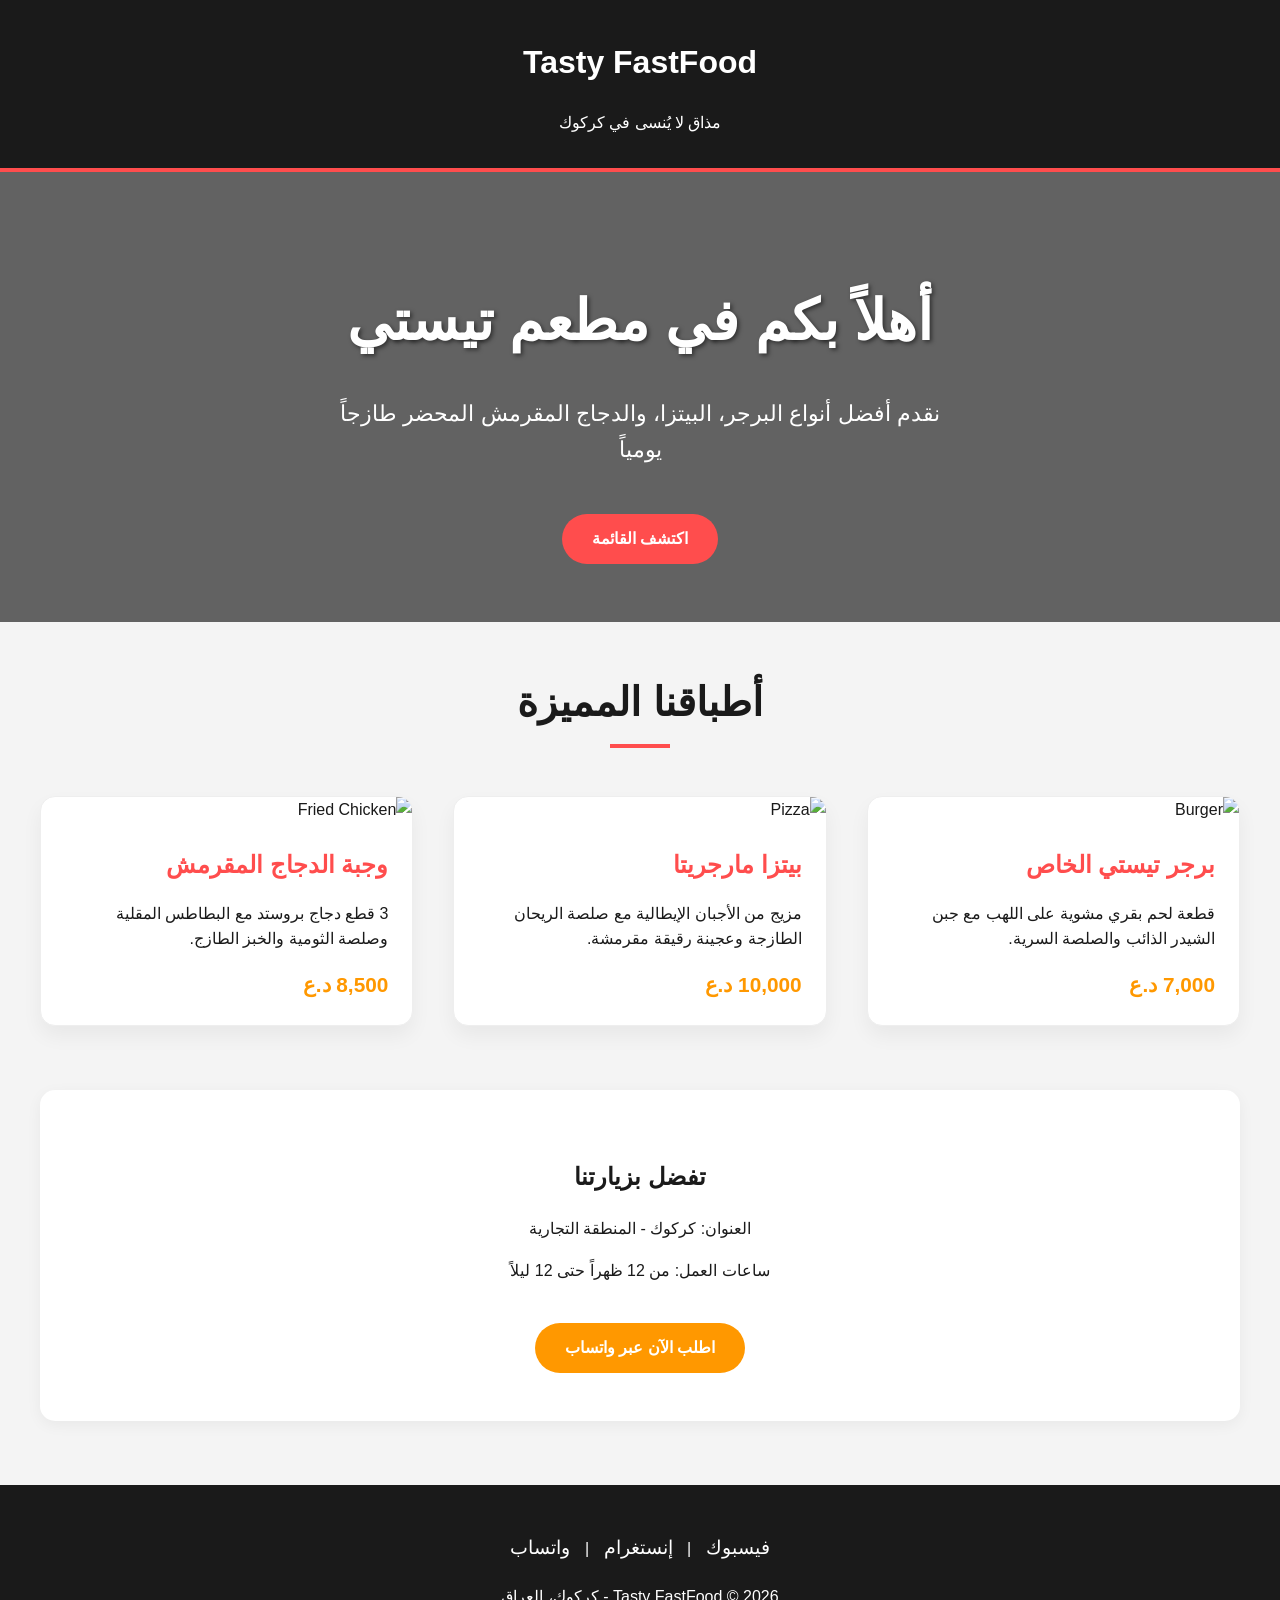
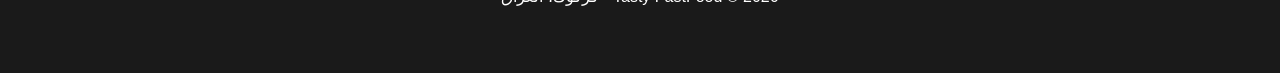
==== commit d1b4fc96: "Update index.html" ====
--- a/index.html
+++ b/index.html
@@ -1,424 +1,191 @@
 <!DOCTYPE html>
 <html lang="ar" dir="rtl">
 <head>
-  <meta charset="UTF-8">
-  <meta name="viewport" content="width=device-width, initial-scale=1.0, user-scalable=yes">
-  <title>TENDY | مطعم تيندي - شيف إيهاب</title>
-  <!-- Font Awesome 6 (Free CDN) -->
-  <link rel="stylesheet" href="https://cdnjs.cloudflare.com/ajax/libs/font-awesome/6.0.0-beta3/css/all.min.css">
-  <!-- Google Fonts: Tajawal (عربية حديثة) -->
-  <link href="https://fonts.googleapis.com/css2?family=Tajawal:wght@400;500;700;800;900&display=swap" rel="stylesheet">
-  <style>
-    * {
-      margin: 0;
-      padding: 0;
-      box-sizing: border-box;
-    }
+    <meta charset="UTF-8">
+    <meta name="viewport" content="width=device-width, initial-scale=1.0">
+    <title>Tasty FastFood | مطعم تيستي فاست فوود</title>
+    <style>
+        /* تعريف الألوان والهوية البصرية */
+        :root {
+            --primary-color: #ff4d4d; /* الأحمر الخاص بالمطاعم */
+            --secondary-color: #ff9800; /* البرتقالي */
+            --dark-color: #1a1a1a;
+            --light-color: #ffffff;
+        }
 
-    body {
-      font-family: 'Tajawal', sans-serif;
-      background: #0a0a0a;
-      color: #f5efe7;
-      scroll-behavior: smooth;
-    }
+        body {
+            font-family: 'Segoe UI', Tahoma, Geneva, Verdana, sans-serif;
+            margin: 0;
+            padding: 0;
+            background-color: #f4f4f4;
+            color: var(--dark-color);
+            line-height: 1.6;
+        }
 
-    /* custom scroll */
-    ::-webkit-scrollbar {
-      width: 8px;
-    }
-    ::-webkit-scrollbar-track {
-      background: #1e1e1e;
-    }
-    ::-webkit-scrollbar-thumb {
-      background: #d4a373;
-      border-radius: 10px;
-    }
+        /* الهيدر (رأس الصفحة) */
+        header {
+            background-color: var(--dark-color);
+            color: white;
+            padding: 1rem 0;
+            text-align: center;
+            border-bottom: 4px solid var(--primary-color);
+            position: sticky;
+            top: 0;
+            z-index: 1000;
+        }
 
-    .container {
-      max-width: 1280px;
-      margin: 0 auto;
-      padding: 0 1.8rem;
-    }
+        /* قسم الواجهة (Hero Section) */
+        .hero {
+            background: linear-gradient(rgba(0,0,0,0.6), rgba(0,0,0,0.6)), url('https://images.unsplash.com/photo-1513104890138-7c749659a591?auto=format&fit=crop&q=80&w=1000');
+            background-size: cover;
+            background-position: center;
+            height: 450px;
+            display: flex;
+            flex-direction: column;
+            justify-content: center;
+            align-items: center;
+            color: white;
+            text-align: center;
+            padding: 0 20px;
+        }
 
-    /* header / nav */
-    .navbar {
-      display: flex;
-      justify-content: space-between;
-      align-items: center;
-      flex-wrap: wrap;
-      padding: 1.4rem 0;
-      border-bottom: 1px solid rgba(212, 163, 115, 0.3);
-    }
-    .logo h1 {
-      font-size: 1.9rem;
-      font-weight: 900;
-      letter-spacing: -0.5px;
-      background: linear-gradient(135deg, #f7b05e, #e07a2c);
-      -webkit-background-clip: text;
-      background-clip: text;
-      color: transparent;
-    }
-    .logo p {
-      font-size: 0.8rem;
-      color: #d4a373;
-      font-weight: 500;
-    }
-    .nav-links a {
-      color: #f5efe7;
-      text-decoration: none;
-      margin-right: 2rem;
-      font-weight: 600;
-      transition: 0.2s;
-      font-size: 1rem;
-    }
-    .nav-links a:hover {
-      color: #e07a2c;
-    }
-    .hot-badge {
-      background: #c4450c;
-      padding: 0.2rem 0.8rem;
-      border-radius: 30px;
-      font-size: 0.7rem;
-      font-weight: bold;
-      margin-right: 0.5rem;
-    }
-    /* hero */
-    .hero {
-      padding: 3.5rem 0 2.5rem;
-      text-align: center;
-    }
-    .hero h2 {
-      font-size: 3rem;
-      font-weight: 800;
-      background: linear-gradient(135deg, #ffffff, #f7b05e);
-      -webkit-background-clip: text;
-      background-clip: text;
-      color: transparent;
-      margin-bottom: 0.5rem;
-    }
-    .hero-tag {
-      font-size: 1.4rem;
-      font-weight: 500;
-      margin: 0.8rem 0;
-      color: #e2c7a3;
-    }
-    .by-chef {
-      font-size: 1rem;
-      color: #d4a373;
-      letter-spacing: 1px;
-    }
-    .catch-phrase {
-      font-size: 1.2rem;
-      background: rgba(212, 163, 115, 0.15);
-      display: inline-block;
-      padding: 0.5rem 1.2rem;
-      border-radius: 60px;
-      margin-top: 1rem;
-      font-weight: 500;
-    }
-    /* menu hot section */
-    .hot-section {
-      padding: 3rem 0;
-    }
-    .section-title {
-      font-size: 2.2rem;
-      font-weight: 800;
-      text-align: center;
-      margin-bottom: 2.5rem;
-      position: relative;
-    }
-    .section-title span {
-      background: #c4450c;
-      padding: 0.2rem 1rem;
-      border-radius: 40px;
-      font-size: 1rem;
-      margin-right: 12px;
-      vertical-align: middle;
-    }
-    .menu-grid {
-      display: grid;
-      grid-template-columns: repeat(auto-fill, minmax(250px, 1fr));
-      gap: 1.7rem;
-    }
-    .menu-card {
-      background: #161616;
-      border-radius: 28px;
-      padding: 1.4rem;
-      text-align: center;
-      transition: 0.25s ease;
-      border: 1px solid #2e2e2e;
-    }
-    .menu-card:hover {
-      transform: translateY(-5px);
-      border-color: #d4a373;
-      box-shadow: 0 12px 25px rgba(0,0,0,0.4);
-    }
-    .menu-icon {
-      font-size: 2.5rem;
-      background: #2a241e;
-      width: 65px;
-      height: 65px;
-      line-height: 65px;
-      border-radius: 50%;
-      margin: 0 auto 1rem;
-      color: #e07a2c;
-    }
-    .menu-card h3 {
-      font-size: 1.5rem;
-      font-weight: 800;
-    }
-    .hot-label {
-      background: #b64926;
-      display: inline-block;
-      padding: 0.2rem 0.8rem;
-      border-radius: 20px;
-      font-size: 0.7rem;
-      font-weight: bold;
-      margin-top: 0.6rem;
-    }
-    /* why tendy */
-    .why-tendy {
-      background: #0f0f0f;
-      padding: 3.5rem 0;
-      border-radius: 48px;
-      margin: 2rem 0;
-    }
-    .features {
-      display: flex;
-      flex-wrap: wrap;
-      justify-content: center;
-      gap: 2rem;
-      margin-top: 2rem;
-    }
-    .feature {
-      background: #1e1b18;
-      padding: 1rem 1.8rem;
-      border-radius: 60px;
-      display: flex;
-      align-items: center;
-      gap: 10px;
-      font-weight: 700;
-      font-size: 1.1rem;
-    }
-    .feature i {
-      font-size: 1.4rem;
-      color: #e07a2c;
-    }
-    /* contact & info */
-    .contact-info {
-      display: flex;
-      flex-wrap: wrap;
-      justify-content: space-between;
-      gap: 2rem;
-      background: #111111;
-      border-radius: 2rem;
-      padding: 2.2rem;
-      margin: 2rem 0;
-    }
-    .info-block {
-      flex: 1;
-      min-width: 200px;
-    }
-    .info-block i {
-      font-size: 1.8rem;
-      color: #e07a2c;
-      margin-bottom: 0.6rem;
-    }
-    .info-block h4 {
-      font-size: 1.2rem;
-      margin-bottom: 0.5rem;
-      font-weight: 800;
-    }
-    .phone-number {
-      font-size: 1.5rem;
-      font-weight: 800;
-      direction: ltr;
-      display: inline-block;
-      background: #2b241f;
-      padding: 0.3rem 1rem;
-      border-radius: 40px;
-      letter-spacing: 1px;
-    }
-    .btn-call {
-      background: #d98c2b;
-      border: none;
-      padding: 0.6rem 1.5rem;
-      border-radius: 40px;
-      font-weight: bold;
-      color: #0a0a0a;
-      margin-top: 0.8rem;
-      cursor: pointer;
-      font-family: 'Tajawal', sans-serif;
-      transition: 0.2s;
-    }
-    .btn-call:hover {
-      background: #f5a142;
-    }
-    footer {
-      text-align: center;
-      padding: 2rem 0;
-      border-top: 1px solid #2a2a2a;
-      margin-top: 2rem;
-      color: #aaa;
-      font-size: 0.85rem;
-    }
-    @media (max-width: 680px) {
-      .navbar {
-        flex-direction: column;
-        gap: 0.8rem;
-      }
-      .nav-links a {
-        margin: 0 0.8rem;
-      }
-      .hero h2 {
-        font-size: 2.2rem;
-      }
-      .container {
-        padding: 0 1.2rem;
-      }
-    }
-  </style>
+        .hero h1 { font-size: 3.5rem; margin-bottom: 0.5rem; text-shadow: 2px 2px 4px rgba(0,0,0,0.5); }
+        .hero p { font-size: 1.4rem; max-width: 600px; }
+
+        .container { max-width: 1200px; margin: 3rem auto; padding: 0 20px; }
+
+        /* قسم قائمة الطعام */
+        .menu-section { 
+            display: grid; 
+            grid-template-columns: repeat(auto-fit, minmax(300px, 1fr)); 
+            gap: 2.5rem; 
+        }
+
+        .menu-card {
+            background: white;
+            border-radius: 15px;
+            overflow: hidden;
+            box-shadow: 0 10px 20px rgba(0,0,0,0.05);
+            transition: transform 0.3s ease;
+            border: 1px solid #eee;
+        }
+
+        .menu-card:hover { 
+            transform: translateY(-10px); 
+            box-shadow: 0 15px 30px rgba(0,0,0,0.1); 
+        }
+
+        .menu-card img { width: 100%; height: 220px; object-fit: cover; }
+
+        .menu-info { padding: 1.5rem; }
+        .menu-info h3 { margin: 0 0 10px 0; color: var(--primary-color); font-size: 1.5rem; }
+
+        .price { 
+            font-weight: bold; 
+            font-size: 1.3rem; 
+            color: var(--secondary-color); 
+            display: block; 
+            margin-top: 15px; 
+        }
+
+        .btn {
+            display: inline-block;
+            background: var(--primary-color);
+            color: white;
+            padding: 12px 30px;
+            text-decoration: none;
+            border-radius: 50px;
+            margin-top: 1.5rem;
+            font-weight: bold;
+            transition: background 0.3s;
+        }
+
+        .btn:hover { background: #e60000; }
+
+        /* معلومات التواصل */
+        .contact-info {
+            background: #fff;
+            padding: 3rem;
+            border-radius: 15px;
+            text-align: center;
+            margin-top: 4rem;
+            box-shadow: 0 4px 15px rgba(0,0,0,0.05);
+        }
+
+        /* التذييل */
+        footer {
+            background: var(--dark-color);
+            color: white;
+            text-align: center;
+            padding: 3rem 0;
+            margin-top: 4rem;
+        }
+
+        .social-links a { color: white; margin: 0 10px; text-decoration: none; font-size: 1.2rem; }
+    </style>
 </head>
 <body>
 
-<div class="container">
-  <!-- Header -->
-  <div class="navbar">
-    <div class="logo">
-      <h1>TENDY</h1>
-      <p>مقرمشات وبركر · شيف إيهاب</p>
+    <header>
+        <h1>Tasty FastFood</h1>
+        <p>مذاق لا يُنسى في كركوك</p>
+    </header>
+
+    <section class="hero">
+        <h1>أهلاً بكم في مطعم تيستي</h1>
+        <p>نقدم أفضل أنواع البرجر، البيتزا، والدجاج المقرمش المحضر طازجاً يومياً</p>
+        <a href="#menu" class="btn">اكتشف القائمة</a>
+    </section>
+
+    <div class="container" id="menu">
+        <h2 style="text-align: center; font-size: 2.5rem; margin-bottom: 3rem; position: relative;">
+            أطباقنا المميزة
+            <span style="display:block; width: 60px; height: 4px; background: var(--primary-color); margin: 10px auto;"></span>
+        </h2>
+
+        <div class="menu-section">
+            <div class="menu-card">
+                <img src="https://images.unsplash.com/photo-1568901346375-23c9450c58cd?auto=format&fit=crop&q=80&w=500" alt="Burger">
+                <div class="menu-info">
+                    <h3>برجر تيستي الخاص</h3>
+                    <p>قطعة لحم بقري مشوية على اللهب مع جبن الشيدر الذائب والصلصة السرية.</p>
+                    <span class="price">7,000 د.ع</span>
+                </div>
+            </div>
+
+            <div class="menu-card">
+                <img src="https://images.unsplash.com/photo-1513104890138-7c749659a591?auto=format&fit=crop&q=80&w=500" alt="Pizza">
+                <div class="menu-info">
+                    <h3>بيتزا مارجريتا</h3>
+                    <p>مزيج من الأجبان الإيطالية مع صلصة الريحان الطازجة وعجينة رقيقة مقرمشة.</p>
+                    <span class="price">10,000 د.ع</span>
+                </div>
+            </div>
+
+            <div class="menu-card">
+                <img src="https://images.unsplash.com/photo-1626082927389-6cd097cdc6ec?auto=format&fit=crop&q=80&w=500" alt="Fried Chicken">
+                <div class="menu-info">
+                    <h3>وجبة الدجاج المقرمش</h3>
+                    <p>3 قطع دجاج بروستد مع البطاطس المقلية وصلصة الثومية والخبز الطازج.</p>
+                    <span class="price">8,500 د.ع</span>
+                </div>
+            </div>
+        </div>
+
+        <div class="contact-info">
+            <h2>تفضل بزيارتنا</h2>
+            <p>العنوان: كركوك - المنطقة التجارية</p>
+            <p>ساعات العمل: من 12 ظهراً حتى 12 ليلاً</p>
+            <a href="https://wa.me/your-number" class="btn" style="background: var(--secondary-color);">اطلب الآن عبر واتساب</a>
+        </div>
     </div>
-    <div class="nav-links">
-      <a href="#">الرئيسية</a>
-      <a href="#menu">القائمة</a>
-      <a href="#why">لماذا TENDY</a>
-      <a href="#contact">اتصل بنا</a>
-    </div>
-  </div>
 
-  <!-- Hero section -->
-  <div class="hero">
-    <h2>بركر ومقرمشات <br> بطعم مايتكرر</h2>
-    <div class="by-chef">By Chef Ehab</div>
-    <div class="hero-tag">
-      <i class="fas fa-fire-flame-curved" style="color:#e07a2c;"></i> الاختيار الليلة مو سهل .. كلهم يشهّون
-    </div>
-    <div class="catch-phrase">
-      <i class="fas fa-utensils"></i> إذا جرّبته مرة… صعب تنساه
-    </div>
-  </div>
+    <footer>
+        <div class="social-links">
+            <a href="#">فيسبوك</a> | <a href="#">إنستغرام</a> | <a href="#">واتساب</a>
+        </div>
+        <p style="margin-top: 20px;">Tasty FastFood © 2026 - كركوك، العراق</p>
+    </footer>
 
-  <!-- Most requested HOT menu -->
-  <div id="menu" class="hot-section">
-    <div class="section-title">
-      <span>HOT 🔥</span> الأكثر طلباً
-    </div>
-    <div class="menu-grid">
-      <!-- item 1 -->
-      <div class="menu-card">
-        <div class="menu-icon"><i class="fas fa-hamburger"></i></div>
-        <h3>وايت ماشروم</h3>
-        <div class="hot-label">HOT</div>
-      </div>
-      <!-- item 2 -->
-      <div class="menu-card">
-        <div class="menu-icon"><i class="fas fa-drumstick-bite"></i></div>
-        <h3>سموك تيندي</h3>
-        <div class="hot-label">HOT</div>
-      </div>
-      <!-- item 3 -->
-      <div class="menu-card">
-        <div class="menu-icon"><i class="fas fa-cheese-burger"></i></div>
-        <h3>مني بركر</h3>
-        <div class="hot-label">HOT</div>
-      </div>
-      <!-- item 4 -->
-      <div class="menu-card">
-        <div class="menu-icon"><i class="fas fa-french-fries"></i></div>
-        <h3>ناشتوز فرايز</h3>
-        <div class="hot-label">HOT</div>
-      </div>
-      <!-- item 5 -->
-      <div class="menu-card">
-        <div class="menu-icon"><i class="fas fa-egg"></i></div>
-        <h3>ريزو تيندي</h3>
-        <div class="hot-label">HOT</div>
-      </div>
-      <!-- item 6 -->
-      <div class="menu-card">
-        <div class="menu-icon"><i class="fas fa-seedling"></i></div>
-        <h3>فيغا تشكن</h3>
-        <div class="hot-label">HOT</div>
-      </div>
-      <!-- item 7 -->
-      <div class="menu-card">
-        <div class="menu-icon"><i class="fas fa-drumstick-bite"></i></div>
-        <h3>كنتاكي عائلي</h3>
-        <div class="hot-label">عائلي HOT</div>
-      </div>
-    </div>
-  </div>
-
-  <!-- Why TENDY section -->
-  <div id="why" class="why-tendy">
-    <div class="section-title" style="margin-bottom: 1rem;">ليش <span style="background: none; color:#e07a2c;">TENDY?</span></div>
-    <div class="features">
-      <div class="feature"><i class="fas fa-crunchy"></i> قرمشة واضحة</div>
-      <div class="feature"><i class="fas fa-jug"></i> صوصات مميزة</div>
-      <div class="feature"><i class="fas fa-leaf"></i> مكونات طازجة</div>
-      <div class="feature"><i class="fas fa-heart"></i> طعم يمشي وياك</div>
-      <div class="feature"><i class="fas fa-dragon"></i> لحم عراقي</div>
-      <div class="feature"><i class="fas fa-bread-slice"></i> صمون مميز</div>
-    </div>
-  </div>
-
-  <!-- Contact & Location -->
-  <div id="contact" class="contact-info">
-    <div class="info-block">
-      <i class="fas fa-phone-alt"></i>
-      <h4>اتصل بنا</h4>
-      <div class="phone-number">07737711347</div>
-      <button class="btn-call" onclick="window.location.href='tel:07737711347'">
-        <i class="fas fa-phone"></i> اتصل الآن
-      </button>
-    </div>
-    <div class="info-block">
-      <i class="fas fa-map-marker-alt"></i>
-      <h4>الموقع</h4>
-      <p>اسايدين - مقابل أسواق الحمدانية</p>
-      <i class="fas fa-clock" style="margin-top: 10px; display: inline-block;"></i>
-      <p style="margin-top: 5px;">من 10 صباحاً حتى 1 ليلاً</p>
-    </div>
-    <div class="info-block">
-      <i class="fas fa-motorcycle"></i>
-      <h4>خدمة التوصيل</h4>
-      <p>متوفرة لجميع المناطق</p>
-      <p style="font-size: 0.85rem; margin-top: 8px;"><i class="fas fa-check-circle" style="color:#e07a2c;"></i> توصيل سريع</p>
-    </div>
-  </div>
-
-  <!-- footer -->
-  <footer>
-    <p>© 2026 By Chef Ehab | مطعم تيندي - TENDY</p>
-    <p style="margin-top: 6px;">جميع الحقوق محفوظة · قرمشة لا تُقاوم</p>
-  </footer>
-</div>
-
-<!-- simple smooth scroll effect -->
-<script>
-  // smooth anchor scroll
-  document.querySelectorAll('.nav-links a').forEach(anchor => {
-    anchor.addEventListener('click', function(e) {
-      const hash = this.getAttribute('href');
-      if(hash && hash !== '#' && hash.startsWith('#')) {
-        e.preventDefault();
-        const target = document.querySelector(hash);
-        if(target) {
-          target.scrollIntoView({ behavior: 'smooth' });
-        }
-      }
-    });
-  });
-</script>
 </body>
 </html>
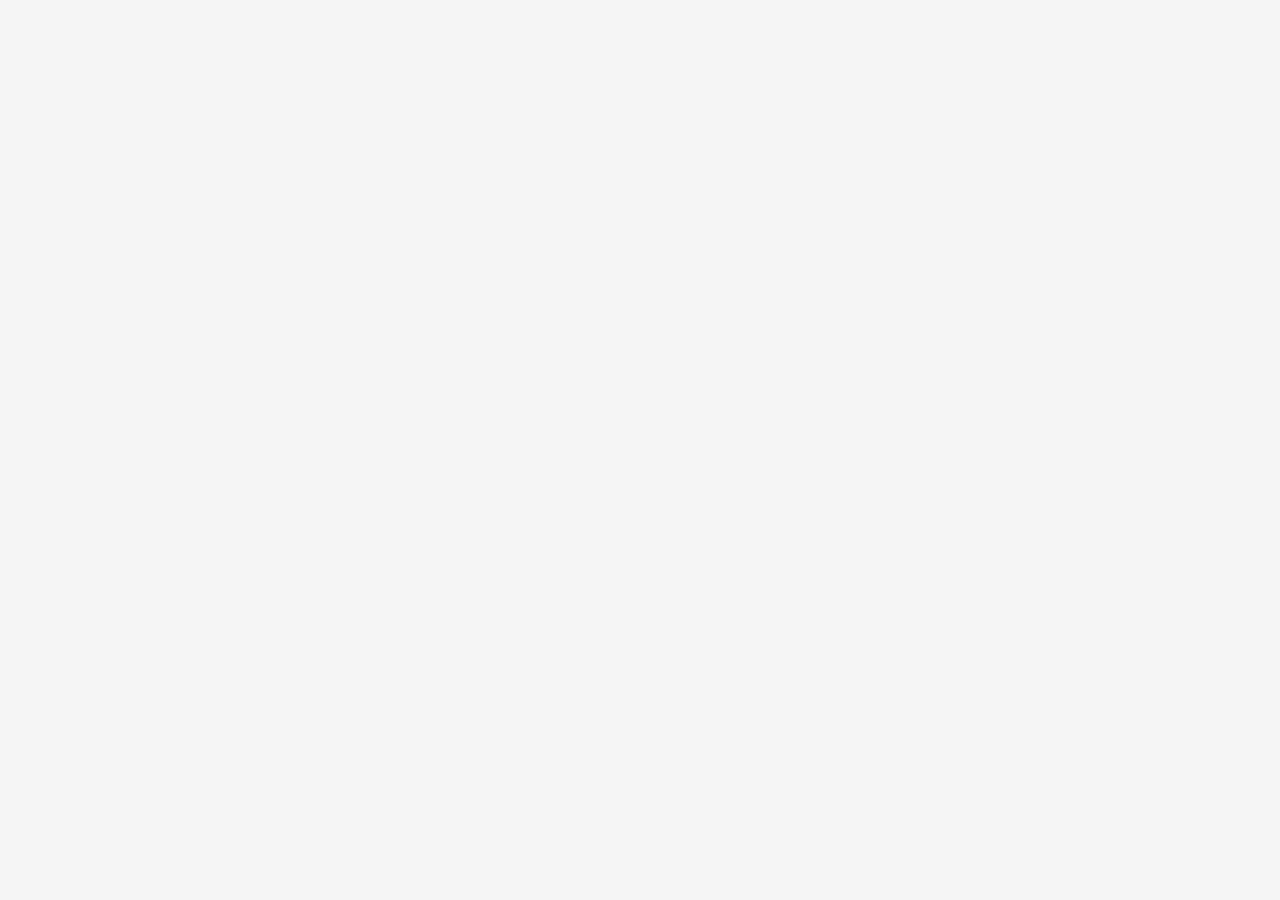
==== commit b565ffa8: "Update index.html" ====
--- a/index.html
+++ b/index.html
@@ -3,189 +3,711 @@
 <head>
     <meta charset="UTF-8">
     <meta name="viewport" content="width=device-width, initial-scale=1.0">
-    <title>Tasty FastFood | مطعم تيستي فاست فوود</title>
+    <title>Tasty Fast Food - قائمة الطعام</title>
+    <link rel="preconnect" href="https://fonts.googleapis.com">
+    <link rel="preconnect" href="https://fonts.gstatic.com" crossorigin>
+    <link href="https://fonts.googleapis.com/css2?family=Tajawal:wght@400;500;700;900&display=swap" rel="stylesheet">
     <style>
-        /* تعريف الألوان والهوية البصرية */
         :root {
-            --primary-color: #ff4d4d; /* الأحمر الخاص بالمطاعم */
-            --secondary-color: #ff9800; /* البرتقالي */
-            --dark-color: #1a1a1a;
-            --light-color: #ffffff;
-        }
-
-        body {
-            font-family: 'Segoe UI', Tahoma, Geneva, Verdana, sans-serif;
+            --primary-color: #2E7D32;
+            --primary-dark: #1B5E20;
+            --secondary-color: #4CAF50;
+            --accent-color: #8BC34A;
+            --dark-color: #263238;
+            --light-color: #F5F5F5;
+            --white: #FFFFFF;
+            --text-color: #333333;
+            --gray: #95A5A6;
+            --success-color: #27AE60;
+            --danger-color: #E74C3C;
+        }
+        
+        * {
+            box-sizing: border-box;
             margin: 0;
             padding: 0;
-            background-color: #f4f4f4;
-            color: var(--dark-color);
+            font-family: 'Tajawal', sans-serif;
+        }
+        
+        body {
+            background-color: var(--light-color);
+            color: var(--text-color);
             line-height: 1.6;
-        }
-
-        /* الهيدر (رأس الصفحة) */
-        header {
-            background-color: var(--dark-color);
-            color: white;
+            padding-bottom: 80px;
+        }
+        
+        /* Header Styles */
+        .header {
+            background-color: var(--white);
+            color: var(--text-color);
             padding: 1rem 0;
-            text-align: center;
-            border-bottom: 4px solid var(--primary-color);
+            position: relative;
+            overflow: hidden;
+            box-shadow: 0 4px 12px rgba(0,0,0,0.1);
+        }
+        
+        .header::before {
+            content: "";
+            position: absolute;
+            top: 0;
+            left: 0;
+            right: 0;
+            bottom: 0;
+            background: url('data:image/svg+xml;utf8,<svg xmlns="http://www.w3.org/2000/svg" viewBox="0 0 100 100" preserveAspectRatio="none"><path fill="rgba(0,0,0,0.05)" d="M0,0 L100,0 L100,100 L0,100 Z" /></svg>');
+            opacity: 0.1;
+        }
+        
+        .header-content {
+            display: flex;
+            justify-content: space-between;
+            align-items: center;
+            max-width: 1200px;
+            margin: 0 auto;
+            padding: 0 15px;
+            position: relative;
+            z-index: 1;
+        }
+        
+        .restaurant-name {
+            text-align: right;
+            flex-grow: 1;
+            margin-right: 20px;
+        }
+        
+        .restaurant-name h1 {
+            font-size: 2.2rem;
+            font-weight: 900;
+            margin-bottom: 0.3rem;
+            color: var(--primary-dark);
+        }
+        
+        .restaurant-name p {
+            font-size: 1rem;
+            opacity: 0.9;
+            font-weight: 500;
+            color: var(--gray);
+        }
+        
+        .logo-container {
+            width: 120px;
+            height: 120px;
+            border-radius: 50%;
+            background-color: var(--white);
+            display: flex;
+            justify-content: center;
+            align-items: center;
+            box-shadow: 0 4px 12px rgba(0,0,0,0.15);
+            border: 3px solid var(--accent-color);
+            overflow: hidden;
+            flex-shrink: 0;
+        }
+        
+        .logo {
+            width: 100%;
+            height: 100%;
+            object-fit: cover;
+        }
+        
+        /* Categories Styles */
+        .categories {
+            display: flex;
+            overflow-x: auto;
+            background-color: var(--white);
+            padding: 0.8rem 1rem;
             position: sticky;
             top: 0;
+            z-index: 100;
+            box-shadow: 0 2px 8px rgba(0,0,0,0.1);
+            scrollbar-width: none;
+        }
+        
+        .categories::-webkit-scrollbar {
+            display: none;
+        }
+        
+        .category-btn {
+            background: none;
+            border: none;
+            color: var(--dark-color);
+            padding: 0.5rem 1.2rem;
+            margin: 0 0.3rem;
+            font-size: 1rem;
+            font-weight: 700;
+            cursor: pointer;
+            border-radius: 30px;
+            transition: all 0.3s ease;
+            white-space: nowrap;
+            flex-shrink: 0;
+        }
+        
+        .category-btn.active {
+            background-color: var(--primary-color);
+            color: var(--white);
+            box-shadow: 0 4px 8px rgba(46, 125, 50, 0.3);
+        }
+        
+        .category-btn:hover:not(.active) {
+            background-color: rgba(76, 175, 80, 0.1);
+        }
+        
+        /* Menu Container */
+        .menu-container {
+            display: none;
+            padding: 1rem;
+            max-width: 1200px;
+            margin: 0 auto;
+        }
+        
+        .menu-container.active {
+            display: block;
+            animation: fadeIn 0.5s ease;
+        }
+        
+        @keyframes fadeIn {
+            from { opacity: 0; transform: translateY(10px); }
+            to { opacity: 1; transform: translateY(0); }
+        }
+        
+        .section-title {
+            font-size: 1.5rem;
+            color: var(--primary-dark);
+            margin-bottom: 1.2rem;
+            padding-bottom: 0.6rem;
+            border-bottom: 2px dashed var(--accent-color);
+            position: relative;
+        }
+        
+        .section-title::after {
+            content: "";
+            position: absolute;
+            bottom: -4px;
+            right: 0;
+            width: 30%;
+            height: 2px;
+            background-color: var(--primary-color);
+        }
+        
+        .menu-items {
+            display: grid;
+            grid-template-columns: repeat(2, 1fr);
+            gap: 1rem;
+        }
+        
+        .menu-item {
+            background-color: var(--white);
+            border-radius: 12px;
+            overflow: hidden;
+            box-shadow: 0 3px 10px rgba(0,0,0,0.08);
+            transition: all 0.3s ease;
+            position: relative;
+        }
+        
+        .menu-item:hover {
+            transform: translateY(-5px);
+            box-shadow: 0 5px 15px rgba(0,0,0,0.12);
+        }
+        
+        .item-image-container {
+            height: 110px;
+            overflow: hidden;
+            position: relative;
+        }
+        
+        .item-image {
+            width: 100%;
+            height: 100%;
+            object-fit: cover;
+            transition: transform 0.5s ease;
+        }
+        
+        .menu-item:hover .item-image {
+            transform: scale(1.05);
+        }
+        
+        .item-details {
+            padding: 0.8rem;
+            position: relative;
+        }
+        
+        .item-name {
+            font-weight: 700;
+            margin-bottom: 0.3rem;
+            font-size: 0.9rem;
+            color: var(--dark-color);
+        }
+        
+        .item-description {
+            color: var(--gray);
+            font-size: 0.75rem;
+            margin-bottom: 0.5rem;
+            display: -webkit-box;
+            -webkit-line-clamp: 2;
+            -webkit-box-orient: vertical;
+            overflow: hidden;
+        }
+        
+        .item-price {
+            color: var(--primary-color);
+            font-weight: 800;
+            font-size: 0.9rem;
+            display: flex;
+            align-items: center;
+        }
+        
+        .add-to-cart {
+            background: linear-gradient(to right, var(--primary-color), var(--secondary-color));
+            color: var(--white);
+            border: none;
+            padding: 0.5rem;
+            border-radius: 6px;
+            cursor: pointer;
+            width: 100%;
+            margin-top: 0.5rem;
+            font-weight: 700;
+            font-size: 0.8rem;
+            transition: all 0.3s ease;
+            display: flex;
+            align-items: center;
+            justify-content: center;
+            box-shadow: 0 3px 6px rgba(46, 125, 50, 0.2);
+        }
+        
+        .add-to-cart:hover {
+            background: linear-gradient(to right, var(--primary-dark), var(--primary-color));
+            box-shadow: 0 4px 8px rgba(46, 125, 50, 0.3);
+        }
+        
+        .add-to-cart i {
+            margin-left: 5px;
+            font-size: 0.8rem;
+        }
+        
+        /* Floating Cart Button */
+        .cart-btn {
+            position: fixed;
+            bottom: 1.5rem;
+            left: 1.5rem;
+            background: linear-gradient(135deg, var(--primary-color), var(--primary-dark));
+            color: var(--white);
+            width: 65px;
+            height: 65px;
+            border-radius: 50%;
+            display: flex;
+            justify-content: center;
+            align-items: center;
+            font-size: 1.4rem;
+            cursor: pointer;
+            box-shadow: 0 4px 12px rgba(0,0,0,0.2);
             z-index: 1000;
-        }
-
-        /* قسم الواجهة (Hero Section) */
-        .hero {
-            background: linear-gradient(rgba(0,0,0,0.6), rgba(0,0,0,0.6)), url('https://images.unsplash.com/photo-1513104890138-7c749659a591?auto=format&fit=crop&q=80&w=1000');
-            background-size: cover;
-            background-position: center;
-            height: 450px;
-            display: flex;
-            flex-direction: column;
+            border: none;
+            transition: all 0.3s ease;
+        }
+        
+        .cart-btn:hover {
+            transform: scale(1.1);
+            box-shadow: 0 6px 16px rgba(0,0,0,0.3);
+        }
+        
+        .cart-count {
+            position: absolute;
+            top: -5px;
+            right: -5px;
+            background-color: var(--danger-color);
+            color: white;
+            width: 24px;
+            height: 24px;
+            border-radius: 50%;
+            display: flex;
             justify-content: center;
             align-items: center;
+            font-size: 0.8rem;
+            font-weight: 700;
+            box-shadow: 0 2px 4px rgba(0,0,0,0.2);
+        }
+        
+        /* Cart Container */
+        .cart-container {
+            position: fixed;
+            bottom: -100%;
+            left: 0;
+            width: 100%;
+            background-color: var(--white);
+            border-radius: 15px 15px 0 0;
+            box-shadow: 0 -8px 20px rgba(0,0,0,0.2);
+            transition: bottom 0.4s ease;
+            z-index: 999;
+            max-height: 70vh;
+            overflow-y: auto;
+            padding: 1.2rem;
+        }
+        
+        .cart-container.open {
+            bottom: 0;
+        }
+        
+        .cart-header {
+            display: flex;
+            justify-content: space-between;
+            align-items: center;
+            margin-bottom: 1.2rem;
+            padding-bottom: 0.8rem;
+            border-bottom: 1px solid #eee;
+        }
+        
+        .cart-title {
+            font-size: 1.4rem;
+            font-weight: 800;
+            color: var(--primary-color);
+            display: flex;
+            align-items: center;
+        }
+        
+        .cart-title i {
+            margin-left: 0.5rem;
+        }
+        
+        .close-cart {
+            background: none;
+            border: none;
+            font-size: 1.6rem;
+            cursor: pointer;
+            color: var(--gray);
+            transition: color 0.3s ease;
+        }
+        
+        .close-cart:hover {
+            color: var(--primary-color);
+        }
+        
+        .cart-items {
+            margin-bottom: 1.2rem;
+        }
+        
+        .cart-item {
+            display: flex;
+            justify-content: space-between;
+            align-items: center;
+            padding: 0.8rem 0;
+            border-bottom: 1px solid #f0f0f0;
+        }
+        
+        .cart-item:last-child {
+            border-bottom: none;
+        }
+        
+        .cart-item-name {
+            flex-grow: 1;
+            font-weight: 600;
+            color: var(--dark-color);
+            font-size: 0.9rem;
+        }
+        
+        .cart-item-price {
+            color: var(--primary-color);
+            font-weight: 700;
+            margin: 0 0.8rem;
+            min-width: 70px;
+            text-align: center;
+            font-size: 0.9rem;
+        }
+        
+        .cart-item-quantity {
+            display: flex;
+            align-items: center;
+        }
+        
+        .quantity-btn {
+            background-color: #f5f5f5;
+            border: none;
+            width: 26px;
+            height: 26px;
+            border-radius: 50%;
+            display: flex;
+            justify-content: center;
+            align-items: center;
+            cursor: pointer;
+            font-weight: 700;
+            color: var(--dark-color);
+            transition: all 0.3s ease;
+            font-size: 0.8rem;
+        }
+        
+        .quantity-btn:hover {
+            background-color: var(--primary-color);
             color: white;
+        }
+        
+        .quantity-value {
+            margin: 0 0.5rem;
+            font-weight: 700;
+            min-width: 18px;
             text-align: center;
-            padding: 0 20px;
-        }
-
-        .hero h1 { font-size: 3.5rem; margin-bottom: 0.5rem; text-shadow: 2px 2px 4px rgba(0,0,0,0.5); }
-        .hero p { font-size: 1.4rem; max-width: 600px; }
-
-        .container { max-width: 1200px; margin: 3rem auto; padding: 0 20px; }
-
-        /* قسم قائمة الطعام */
-        .menu-section { 
-            display: grid; 
-            grid-template-columns: repeat(auto-fit, minmax(300px, 1fr)); 
-            gap: 2.5rem; 
-        }
-
-        .menu-card {
-            background: white;
-            border-radius: 15px;
-            overflow: hidden;
-            box-shadow: 0 10px 20px rgba(0,0,0,0.05);
+            font-size: 0.9rem;
+        }
+        
+        .remove-item {
+            color: var(--danger-color);
+            background: none;
+            border: none;
+            margin-right: 0.3rem;
+            cursor: pointer;
+            font-size: 1rem;
             transition: transform 0.3s ease;
-            border: 1px solid #eee;
-        }
-
-        .menu-card:hover { 
-            transform: translateY(-10px); 
-            box-shadow: 0 15px 30px rgba(0,0,0,0.1); 
-        }
-
-        .menu-card img { width: 100%; height: 220px; object-fit: cover; }
-
-        .menu-info { padding: 1.5rem; }
-        .menu-info h3 { margin: 0 0 10px 0; color: var(--primary-color); font-size: 1.5rem; }
-
-        .price { 
-            font-weight: bold; 
-            font-size: 1.3rem; 
-            color: var(--secondary-color); 
-            display: block; 
-            margin-top: 15px; 
-        }
-
-        .btn {
-            display: inline-block;
-            background: var(--primary-color);
+        }
+        
+        .remove-item:hover {
+            transform: scale(1.1);
+        }
+        
+        .cart-total {
+            display: flex;
+            justify-content: space-between;
+            font-weight: 800;
+            font-size: 1.2rem;
+            margin: 1.2rem 0;
+            padding-top: 0.8rem;
+            border-top: 2px dashed var(--accent-color);
+        }
+        
+        .delivery-fee {
+            display: flex;
+            justify-content: space-between;
+            font-weight: 600;
+            font-size: 1rem;
+            margin: 0.5rem 0;
+            color: var(--dark-color);
+        }
+        
+        .total-with-delivery {
+            display: flex;
+            justify-content: space-between;
+            font-weight: 800;
+            font-size: 1.3rem;
+            margin: 1rem 0;
+            padding-top: 0.8rem;
+            border-top: 2px solid var(--primary-color);
+            color: var(--primary-dark);
+        }
+        
+        /* Notes Section in Cart */
+        .cart-notes-container {
+            margin: 1rem 0;
+            background-color: var(--white);
+            border-radius: 8px;
+        }
+        
+        .cart-notes-label {
+            display: block;
+            margin-bottom: 0.5rem;
+            font-weight: 700;
+            color: var(--dark-color);
+            font-size: 1rem;
+        }
+        
+        .cart-notes-input {
+            width: 100%;
+            padding: 0.8rem;
+            border: 1px solid #e0e0e0;
+            border-radius: 8px;
+            resize: vertical;
+            min-height: 80px;
+            font-family: 'Tajawal', sans-serif;
+            transition: border 0.3s ease;
+            font-size: 0.9rem;
+        }
+        
+        .cart-notes-input:focus {
+            outline: none;
+            border-color: var(--primary-color);
+            box-shadow: 0 0 0 3px rgba(46, 125, 50, 0.1);
+        }
+        
+        .checkout-btn {
+            background: linear-gradient(to right, var(--primary-color), var(--secondary-color));
             color: white;
-            padding: 12px 30px;
-            text-decoration: none;
-            border-radius: 50px;
-            margin-top: 1.5rem;
-            font-weight: bold;
-            transition: background 0.3s;
-        }
-
-        .btn:hover { background: #e60000; }
-
-        /* معلومات التواصل */
-        .contact-info {
-            background: #fff;
-            padding: 3rem;
-            border-radius: 15px;
+            border: none;
+            padding: 0.9rem;
+            width: 100%;
+            border-radius: 8px;
+            font-size: 1.1rem;
+            font-weight: 700;
+            cursor: pointer;
+            transition: all 0.3s ease;
+            box-shadow: 0 3px 8px rgba(46, 125, 50, 0.3);
+            display: flex;
+            align-items: center;
+            justify-content: center;
+        }
+        
+        .checkout-btn:hover {
+            background: linear-gradient(to right, var(--primary-dark), var(--primary-color));
+            box-shadow: 0 5px 12px rgba(46, 125, 50, 0.4);
+        }
+        
+        .checkout-btn i {
+            margin-left: 0.5rem;
+        }
+        
+        /* Modal Styles */
+        .modal-overlay {
+            position: fixed;
+            top: 0;
+            left: 0;
+            width: 100%;
+            height: 100%;
+            background-color: rgba(0,0,0,0.6);
+            display: none;
+            justify-content: center;
+            align-items: center;
+            z-index: 1001;
+            backdrop-filter: blur(3px);
+        }
+        
+        .modal-overlay.open {
+            display: flex;
+            animation: fadeIn 0.3s ease;
+        }
+        
+        .modal {
+            background-color: white;
+            border-radius: 12px;
+            width: 95%;
+            max-width: 500px;
+            padding: 1.5rem;
+            box-shadow: 0 8px 20px rgba(0,0,0,0.2);
+            transform: translateY(20px);
+            transition: transform 0.3s ease;
+            max-height: 90vh;
+            overflow-y: auto;
+        }
+        
+        .modal-overlay.open .modal {
+            transform: translateY(0);
+        }
+        
+        .modal-header {
+            display: flex;
+            justify-content: space-between;
+            align-items: center;
+            margin-bottom: 1.2rem;
+            padding-bottom: 0.8rem;
+            border-bottom: 1px solid #eee;
+        }
+        
+        .modal-title {
+            font-size: 1.5rem;
+            font-weight: 800;
+            color: var(--primary-color);
+        }
+        
+        .close-modal {
+            background: none;
+            border: none;
+            font-size: 1.6rem;
+            cursor: pointer;
+            color: var(--gray);
+            transition: color 0.3s ease;
+        }
+        
+        .close-modal:hover {
+            color: var(--primary-color);
+        }
+        
+        .form-group {
+            margin-bottom: 1.2rem;
+        }
+        
+        .form-label {
+            display: block;
+            margin-bottom: 0.5rem;
+            font-weight: 600;
+            color: var(--dark-color);
+            font-size: 1rem;
+        }
+        
+        .form-input {
+            width: 100%;
+            padding: 0.8rem 1rem;
+            border: 1px solid #e0e0e0;
+            border-radius: 8px;
+            font-family: 'Tajawal', sans-serif;
+            transition: all 0.3s ease;
+            font-size: 1rem;
+        }
+        
+        .form-input:focus {
+            outline: none;
+            border-color: var(--primary-color);
+            box-shadow: 0 0 0 3px rgba(46, 125, 50, 0.1);
+        }
+        
+        .submit-order {
+            background: linear-gradient(to right, var(--primary-color), var(--secondary-color));
+            color: white;
+            border: none;
+            padding: 1rem;
+            width: 100%;
+            border-radius: 8px;
+            font-size: 1.1rem;
+            font-weight: 700;
+            cursor: pointer;
+            transition: all 0.3s ease;
+            margin-top: 1rem;
+            box-shadow: 0 3px 8px rgba(46, 125, 50, 0.3);
+        }
+        
+        .submit-order:hover {
+            background: linear-gradient(to right, var(--primary-dark), var(--primary-color));
+            box-shadow: 0 5px 12px rgba(46, 125, 50, 0.4);
+        }
+        
+        /* Success Message */
+        .success-message {
+            position: fixed;
+            top: 50%;
+            left: 50%;
+            transform: translate(-50%, -50%);
+            background-color: var(--white);
+            padding: 1.8rem;
+            border-radius: 12px;
+            box-shadow: 0 5px 20px rgba(0,0,0,0.2);
             text-align: center;
-            margin-top: 4rem;
-            box-shadow: 0 4px 15px rgba(0,0,0,0.05);
-        }
-
-        /* التذييل */
-        footer {
-            background: var(--dark-color);
-            color: white;
+            z-index: 1002;
+            animation: fadeIn 0.3s ease;
+        }
+        
+        .success-content i {
+            color: var(--success-color);
+            font-size: 3.5rem;
+            margin-bottom: 1.2rem;
+        }
+        
+        .success-content h3 {
+            color: var(--dark-color);
+            margin-bottom: 0.8rem;
+            font-size: 1.4rem;
+        }
+        
+        .success-content p {
+            color: var(--gray);
+            font-size: 1.1rem;
+        }
+        
+        /* Restaurant Info */
+        .restaurant-info {
             text-align: center;
-            padding: 3rem 0;
-            margin-top: 4rem;
-        }
-
-        .social-links a { color: white; margin: 0 10px; text-decoration: none; font-size: 1.2rem; }
-    </style>
-</head>
-<body>
-
-    <header>
-        <h1>Tasty FastFood</h1>
-        <p>مذاق لا يُنسى في كركوك</p>
-    </header>
-
-    <section class="hero">
-        <h1>أهلاً بكم في مطعم تيستي</h1>
-        <p>نقدم أفضل أنواع البرجر، البيتزا، والدجاج المقرمش المحضر طازجاً يومياً</p>
-        <a href="#menu" class="btn">اكتشف القائمة</a>
-    </section>
-
-    <div class="container" id="menu">
-        <h2 style="text-align: center; font-size: 2.5rem; margin-bottom: 3rem; position: relative;">
-            أطباقنا المميزة
-            <span style="display:block; width: 60px; height: 4px; background: var(--primary-color); margin: 10px auto;"></span>
-        </h2>
-
-        <div class="menu-section">
-            <div class="menu-card">
-                <img src="https://images.unsplash.com/photo-1568901346375-23c9450c58cd?auto=format&fit=crop&q=80&w=500" alt="Burger">
-                <div class="menu-info">
-                    <h3>برجر تيستي الخاص</h3>
-                    <p>قطعة لحم بقري مشوية على اللهب مع جبن الشيدر الذائب والصلصة السرية.</p>
-                    <span class="price">7,000 د.ع</span>
-                </div>
-            </div>
-
-            <div class="menu-card">
-                <img src="https://images.unsplash.com/photo-1513104890138-7c749659a591?auto=format&fit=crop&q=80&w=500" alt="Pizza">
-                <div class="menu-info">
-                    <h3>بيتزا مارجريتا</h3>
-                    <p>مزيج من الأجبان الإيطالية مع صلصة الريحان الطازجة وعجينة رقيقة مقرمشة.</p>
-                    <span class="price">10,000 د.ع</span>
-                </div>
-            </div>
-
-            <div class="menu-card">
-                <img src="https://images.unsplash.com/photo-1626082927389-6cd097cdc6ec?auto=format&fit=crop&q=80&w=500" alt="Fried Chicken">
-                <div class="menu-info">
-                    <h3>وجبة الدجاج المقرمش</h3>
-                    <p>3 قطع دجاج بروستد مع البطاطس المقلية وصلصة الثومية والخبز الطازج.</p>
-                    <span class="price">8,500 د.ع</span>
-                </div>
-            </div>
-        </div>
-
-        <div class="contact-info">
-            <h2>تفضل بزيارتنا</h2>
-            <p>العنوان: كركوك - المنطقة التجارية</p>
-            <p>ساعات العمل: من 12 ظهراً حتى 12 ليلاً</p>
-            <a href="https://wa.me/your-number" class="btn" style="background: var(--secondary-color);">اطلب الآن عبر واتساب</a>
-        </div>
-    </div>
-
-    <footer>
-        <div class="social-links">
-            <a href="#">فيسبوك</a> | <a href="#">إنستغرام</a> | <a href="#">واتساب</a>
-        </div>
-        <p style="margin-top: 20px;">Tasty FastFood © 2026 - كركوك، العراق</p>
-    </footer>
-
-</body>
-</html>
+            padding: 1.5rem;
+            margin-top: 2rem;
+            background-color: var(--white);
+            border-top: 1px solid #eee;
+        }
+        
+        .restaurant-info p {
+            margin: 0.5rem 0;
+            color: var(--dark-color);
+            font-size: 1rem;
+        }
+        
+        .restaurant-info .address {
+            font-weight: 600;
+   
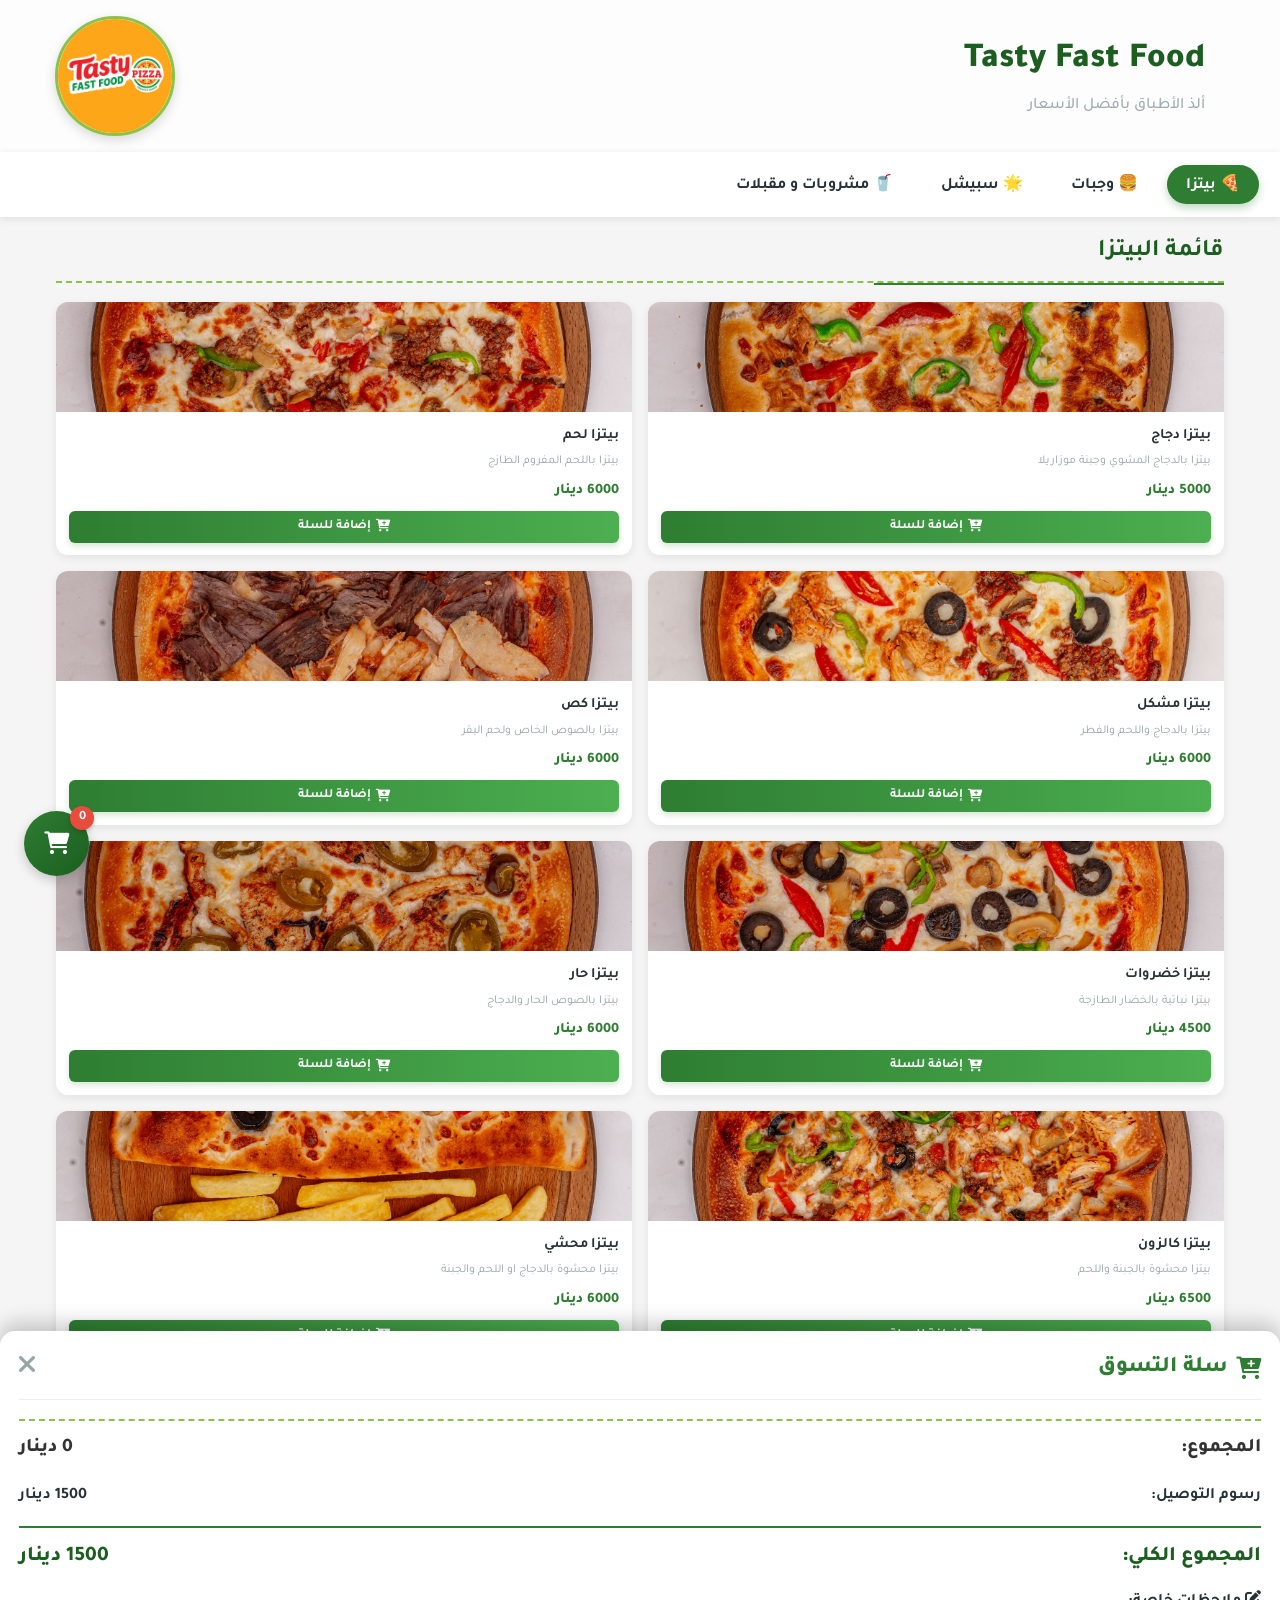
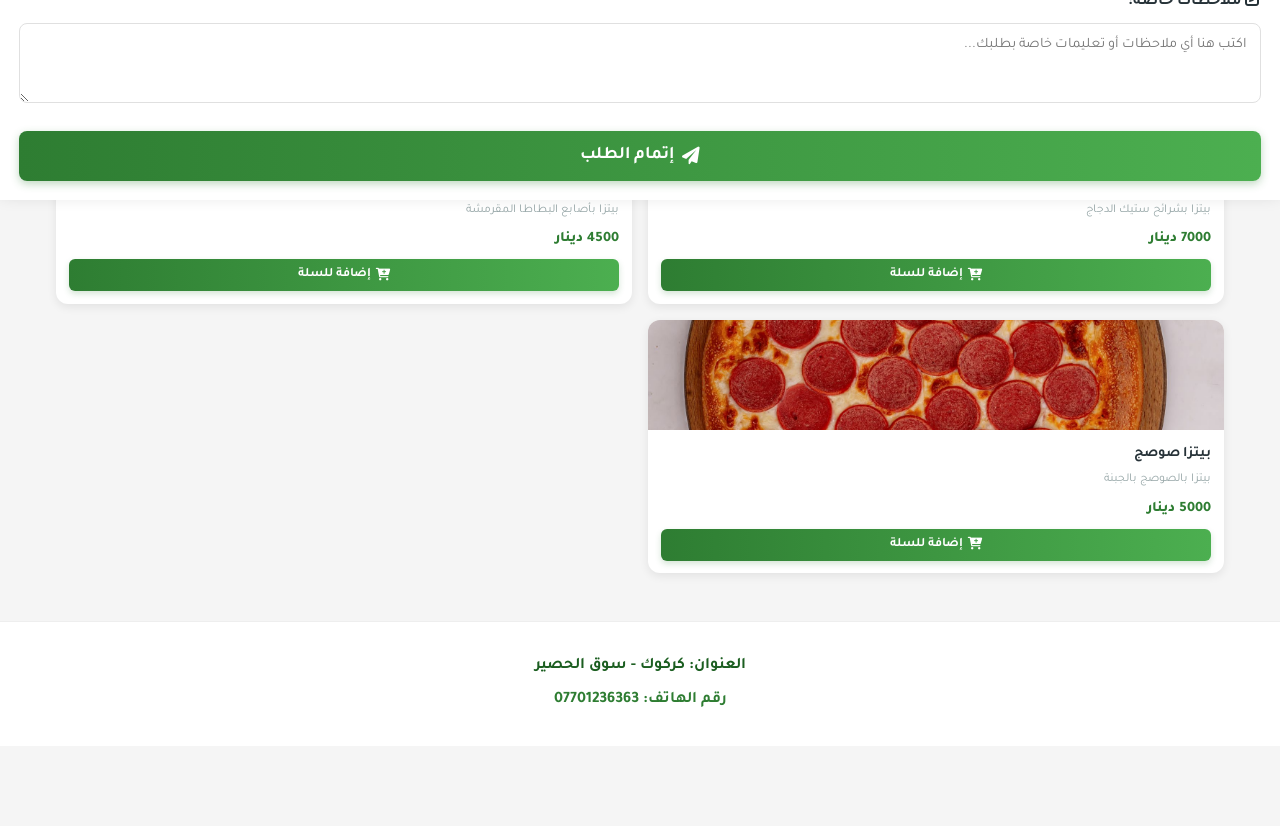
==== commit f63d0437: "Update index.html" ====
--- a/index.html
+++ b/index.html
@@ -710,4 +710,570 @@
         
         .restaurant-info .address {
             font-weight: 600;
-   
+            color: var(--primary-dark);
+        }
+        
+        .restaurant-info .phone {
+            font-weight: 700;
+            color: var(--primary-color);
+        }
+        
+        /* Responsive Adjustments */
+        @media (max-width: 768px) {
+            .header-content {
+                flex-direction: row;
+                text-align: right;
+            }
+            
+            .logo-container {
+                margin-left: 0.8rem;
+                width: 100px;
+                height: 100px;
+            }
+            
+            .restaurant-name h1 {
+                font-size: 2rem;
+            }
+            
+            .menu-items {
+                grid-template-columns: repeat(2, 1fr);
+            }
+            
+            .item-image-container {
+                height: 100px;
+            }
+            
+            .cart-btn {
+                width: 60px;
+                height: 60px;
+                font-size: 1.3rem;
+                bottom: 1.2rem;
+                left: 1.2rem;
+            }
+        }
+        
+        @media (max-width: 480px) {
+            .header-content {
+                flex-direction: row;
+                align-items: center;
+            }
+            
+            .restaurant-name h1 {
+                font-size: 1.6rem;
+            }
+            
+            .restaurant-name p {
+                font-size: 0.9rem;
+            }
+            
+            .logo-container {
+                width: 90px;
+                height: 90px;
+            }
+            
+            .category-btn {
+                padding: 0.5rem 1rem;
+                font-size: 0.9rem;
+            }
+            
+            .section-title {
+                font-size: 1.3rem;
+            }
+            
+            .menu-item {
+                border-radius: 10px;
+            }
+            
+            .item-image-container {
+                height: 90px;
+            }
+            
+            .item-name {
+                font-size: 0.85rem;
+            }
+            
+            .item-description {
+                font-size: 0.7rem;
+            }
+            
+            .item-price {
+                font-size: 0.85rem;
+            }
+            
+            .add-to-cart {
+                font-size: 0.75rem;
+                padding: 0.4rem;
+            }
+            
+            .restaurant-info {
+                padding: 1rem;
+            }
+            
+            .restaurant-info p {
+                font-size: 0.9rem;
+            }
+        }
+    </style>
+    <link rel="stylesheet" href="https://cdnjs.cloudflare.com/ajax/libs/font-awesome/6.0.0-beta3/css/all.min.css">
+</head>
+<body>
+    <!-- Header Section -->
+    <header class="header">
+        <div class="header-content">
+            <div class="restaurant-name">
+                <h1>Tasty Fast Food</h1>
+                <p>ألذ الأطباق بأفضل الأسعار</p>
+            </div>
+            <div class="logo-container">
+                <img src="images/logo.png" alt="شعار Tasty Fast Food" class="logo">
+            </div>
+        </div>
+    </header>
+    
+    <!-- Categories Navigation -->
+    <div class="categories">
+        <button class="category-btn active" data-category="pizza">🍕 بيتزا</button>
+        <button class="category-btn" data-category="meals">🍔 وجبات</button>
+        <button class="category-btn" data-category="special">🌟 سبيشل</button>
+        <button class="category-btn" data-category="drinks">🥤 مشروبات و مقبلات</button>
+    </div>
+    
+    <!-- Pizza Menu Section -->
+    <div class="menu-container active" id="pizza-menu">
+        <h2 class="section-title">قائمة البيتزا</h2>
+        <div class="menu-items">
+            <!-- Pizza Items will be generated here -->
+        </div>
+    </div>
+    
+    <!-- Meals Menu Section -->
+    <div class="menu-container" id="meals-menu">
+        <h2 class="section-title">قائمة الوجبات</h2>
+        <div class="menu-items">
+            <!-- Meals Items will be generated here -->
+        </div>
+    </div>
+    
+    <!-- Special Menu Section -->
+    <div class="menu-container" id="special-menu">
+        <h2 class="section-title">قائمة السبيشل</h2>
+        <div class="menu-items">
+            <!-- Special Items will be generated here -->
+        </div>
+    </div>
+    
+    <!-- Drinks Menu Section -->
+    <div class="menu-container" id="drinks-menu">
+        <h2 class="section-title">المشروبات والمقبلات</h2>
+        <div class="menu-items">
+            <!-- Drinks Items will be generated here -->
+        </div>
+    </div>
+    
+    <!-- Restaurant Info -->
+    <div class="restaurant-info">
+        <p class="address">العنوان: كركوك - سوق الحصير</p>
+        <p class="phone">رقم الهاتف: 07701236363</p>
+    </div>
+    
+    <!-- Floating Cart Button -->
+    <button class="cart-btn">
+        <i class="fas fa-shopping-cart"></i>
+        <span class="cart-count">0</span>
+    </button>
+    
+    <!-- Cart Sidebar -->
+    <div class="cart-container">
+        <div class="cart-header">
+            <div class="cart-title"><i class="fas fa-cart-plus"></i> سلة التسوق</div>
+            <button class="close-cart"><i class="fas fa-times"></i></button>
+        </div>
+        <div class="cart-items">
+            <!-- Cart items will be added here dynamically -->
+        </div>
+        <div class="cart-total">
+            <span>المجموع:</span>
+            <span class="total-price">0 دينار</span>
+        </div>
+        <div class="delivery-fee">
+            <span>رسوم التوصيل:</span>
+            <span class="delivery-price">1500 دينار</span>
+        </div>
+        <div class="total-with-delivery">
+            <span>المجموع الكلي:</span>
+            <span class="total-with-delivery-price">1500 دينار</span>
+        </div>
+        
+        <!-- Notes Section in Cart -->
+        <div class="cart-notes-container">
+            <label for="cart-notes" class="cart-notes-label"><i class="fas fa-edit"></i> ملاحظات خاصة:</label>
+            <textarea id="cart-notes" class="cart-notes-input" placeholder="اكتب هنا أي ملاحظات أو تعليمات خاصة بطلبك..."></textarea>
+        </div>
+        
+        <button class="checkout-btn"><i class="fas fa-paper-plane"></i> إتمام الطلب</button>
+    </div>
+    
+    <!-- Checkout Modal -->
+    <div class="modal-overlay" id="checkout-modal">
+        <div class="modal">
+            <div class="modal-header">
+                <div class="modal-title">معلومات التوصيل</div>
+                <button class="close-modal"><i class="fas fa-times"></i></button>
+            </div>
+            <form id="customer-form">
+                <div class="form-group">
+                    <label for="customer-name" class="form-label">الاسم الكامل</label>
+                    <input type="text" id="customer-name" class="form-input" required placeholder="ادخل اسمك الكامل">
+                </div>
+                <div class="form-group">
+                    <label for="customer-address" class="form-label">عنوان التوصيل</label>
+                    <input type="text" id="customer-address" class="form-input" required placeholder="ادخل عنوانك بالتفصيل">
+                </div>
+                <div class="form-group">
+                    <label for="customer-phone" class="form-label">رقم الهاتف</label>
+                    <input type="tel" id="customer-phone" class="form-input" required placeholder="ادخل رقم هاتفك">
+                </div>
+                <button type="submit" class="submit-order"><i class="fas fa-check-circle"></i> تأكيد الطلب</button>
+            </form>
+        </div>
+    </div>
+    
+    <script>
+        // Menu Data with local images
+        let menuData = {
+            pizza: [
+                { name: "بيتزا دجاج", price: 5000, description: "بيتزا بالدجاج المشوي وجبنة موزاريلا", image: "images/pizza1.jpg" },
+                { name: "بيتزا لحم", price: 6000, description: "بيتزا باللحم المفروم الطازج", image: "images/pizza2.jpg" },
+                { name: "بيتزا مشكل", price: 6000, description: "بيتزا بالدجاج واللحم والفطر", image: "images/pizza3.jpg" },
+                { name: "بيتزا كص", price: 6000, description: "بيتزا بالصوص الخاص ولحم البقر", image: "images/pizza4.jpg" },
+                { name: "بيتزا خضروات", price: 4500, description: "بيتزا نباتية بالخضار الطازجة", image: "images/pizza5.jpg" },
+                { name: "بيتزا حار", price: 6000, description: "بيتزا بالصوص الحار والدجاج", image: "images/pizza6.jpg" },
+                { name: "بيتزا كالزون", price: 6500, description: "بيتزا محشوة بالجبنة واللحم", image: "images/pizza7.jpg" },
+                { name: "بيتزا محشي", price: 6000, description: "بيتزا محشوة بالدجاج او اللحم والجبنة", image: "images/pizza8.jpg" },
+                { name: "بيتزا مارجريتا", price: 4000, description: "بيتزا كلاسيكية بالجبنة", image: "images/pizza9.jpg" },
+                { name: "بيتزا تيستي", price: 7000, description: "بيتزا مميزة فصول أربعة ", image: "images/pizza10.jpg" },
+                { name: "بيتزا ستيك جكن", price: 7000, description: "بيتزا بشرائح ستيك الدجاج", image: "images/pizza11.jpg" },
+                { name: "بيتزا فنكر", price: 4500, description: "بيتزا بأصابع البطاطا المقرمشة", image: "images/pizza12.jpg" },
+                { name: "بيتزا صوصج", price: 5000, description: "بيتزا بالصوصج بالجبنة", image: "images/pizza13.jpg" }
+            ],
+            meals: [
+                { name: "برغر دجاج", price: 3500, description: "برغر دجاج مع الخضار والصوص", image: "images/burger1.jpg" },
+                { name: "برغر لحم", price: 4000, description: "برغر لحم بقري طازج", image: "images/burger2.jpg" },
+                { name: "دبل برغر", price: 6000, description: "برغر مزدوج باللحم والجبنة", image: "images/burger3.jpg" },
+                { name: "برغر مكسيكي", price: 5000, description: "برغر بالصوص المكسيكي الحار", image: "images/burger4.jpg" },
+                { name: "برغر زنجر", price: 5000, description: "برغر دجاج زنجر مقرمش", image: "images/burger5.jpg" },
+                { name: "كينغ برغر", price: 6000, description: "برغر كبير باللحم والخضار", image: "images/burger6.jpg" },
+                { name: "كص دجاج+فنكر", price: 3000, description: "وجبة دجاج مع أصابع البطاطا", image: "images/meal1.jpg" },
+                { name: "كص لحم +فنكر", price: 3500, description: "وجبة لحم مع أصابع البطاطا", image: "images/meal2.jpg" },
+                { name: "صاج لحم دبل", price: 5000, description: "وجبة لحم مزدوجة على الصاج", image: "images/meal3.jpg" },
+                { name: "صاج دجاج دبل", price: 4000, description: "وجبة دجاج مزدوجة على الصاج", image: "images/meal4.jpg" },
+                { name: "طبق كص لحم", price: 6500, description: "طبق لحم كامل مع الخضار", image: "images/meal5.jpg" },
+                { name: "طبق كص دجاج", price: 5500, description: "طبق دجاج كامل مع الخضار", image: "images/meal6.jpg" },
+                { name: "طبق كص مشكل", price: 6000, description: "طبق مشكل باللحم والدجاج", image: "images/meal7.jpg" },
+                { name: "سندويش راب", price: 5000, description: "سندويش راب بالخضار والصوص", image: "images/meal8.jpg" },
+                { name: "سندويش تيستي", price: 5000, description: "سندويش مميز بالصوص الخاص", image: "images/meal9.jpg" },
+                { name: "فيلادلفيا", price: 6000, description: "سندويش فيلادلفيا باللحم", image: "images/meal10.jpg" }
+            ],
+            special: [
+                { name: "تاكو", price: 6000, description: "تاكو مكسيكي باللحم والدجاج والخضار", image: "images/special1.jpg" },
+                { name: "طبق ستيك دجاج بالمشروم", price: 6000, description: "ستيك دجاج مع صلصة المشروم", image: "images/special2.jpg" },
+                { name: "طبق ستيك دجاج", price: 5000, description: "ستيك دجاج مشوي مع الخضار", image: "images/special3.jpg" },
+                { name: "3 قطع صدر دجاج مع فنكر", price: 4000, description: "3 قطع دجاج مع أصابع البطاطا", image: "images/special4.jpg" },
+                { name: "5 قطع صدر دجاج مع فنكر", price: 6000, description: "5 قطع دجاج مع أصابع البطاطا", image: "images/special5.jpg" },
+                { name: "ريزو كنتاكي", price: 5000, description: "أرز بالدجاج المقلي والخضار", image: "images/special6.jpg" },
+                { name: "ريزو كص دجاج", price: 5000, description: "أرز بالصوص الخاص والدجاج", image: "images/special7.jpg" },
+                { name: "ريزو كص لحم", price: 5000, description: "أرز بالصوص الخاص واللحم", image: "images/special8.jpg" },
+                { name: "باستا دجاج", price: 5000, description: "معكرونة بالدجاج والصوص الأبيض", image: "images/special9.jpg" },
+                { name: "باستا لحم", price: 5000, description: "معكرونة باللحم والصوص الأحمر", image: "images/special10.jpg" },
+                { name: "فنكر تيستي", price: 3500, description: "أصابع بطاطا مع اللحم والجبن مميزة بالتوابل", image: "images/special11.jpg" },
+                { name: "طبق فنكر", price: 2500, description: "طبق أصابع البطاطا المقرمشة", image: "images/special12.jpg" },
+                { name: "طبق وجز", price: 3000, description: "طبق بطاطا مشوية", image: "images/special13.jpg" },
+                { name: "حلقات بصل", price: 2000, description: "حلقات بصل مقرمشة", image: "images/special14.jpg" },
+                { name: "كلاص فنكر", price: 1500, description: "أصابع بطاطا مقرمشة", image: "images/special15.jpg" }
+            ],
+            drinks: [
+                { name: "بيبسي", price: 500, description: "مشروب غازي منعش", image: "images/drink1.jpg" },
+                { name: "شنينه", price: 500, description: "مشروب لبن و نعناع", image: "images/drink6.jpg" },
+                { name: "سفن", price: 500, description: "مشروب غازي خفيف", image: "images/drink3.jpg" },
+                { name: "ميرندا", price: 500, description: "مشروب غازي بنكهة البرتقال", image: "images/drink4.jpg" },
+                { name: "ماء", price: 250, description: "ماء معدني", image: "images/drink5.jpg" },
+                { name: "مقبلات صغير", price: 2000, description: "طبق مقبلات صغير الحجم", image: "images/appetizer1.jpg" },
+                { name: "مقبلات وسط", price: 3000, description: "طبق مقبلات متوسط الحجم", image: "images/appetizer2.jpg" },
+                { name: "مقبلات كبير", price: 5000, description: "طبق مقبلات كبير الحجم", image: "images/appetizer3.jpg" }
+            ]
+        };
+
+        // Generate Menu Items
+        function generateMenuItems() {
+            for (const category in menuData) {
+                const container = document.getElementById(`${category}-menu`).querySelector('.menu-items');
+                container.innerHTML = '';
+                
+                menuData[category].forEach(item => {
+                    const menuItem = document.createElement('div');
+                    menuItem.className = 'menu-item';
+                    
+                    menuItem.innerHTML = `
+                        <div class="item-image-container">
+                            <img src="${item.image}" alt="${item.name}" class="item-image" loading="lazy">
+                        </div>
+                        <div class="item-details">
+                            <div class="item-name">${item.name}</div>
+                            <div class="item-description">${item.description}</div>
+                            <div class="item-price">${item.price} دينار</div>
+                            <button class="add-to-cart" data-name="${item.name}" data-price="${item.price}">
+                                <i class="fas fa-cart-plus"></i> إضافة للسلة
+                            </button>
+                        </div>
+                    `;
+                    
+                    container.appendChild(menuItem);
+                });
+            }
+        }
+
+        document.addEventListener('DOMContentLoaded', function() {
+            generateMenuItems();
+            
+            // Category switching
+            const categoryBtns = document.querySelectorAll('.category-btn');
+            const menuContainers = document.querySelectorAll('.menu-container');
+            
+            categoryBtns.forEach(btn => {
+                btn.addEventListener('click', function() {
+                    // Remove active class from all buttons and containers
+                    categoryBtns.forEach(b => b.classList.remove('active'));
+                    menuContainers.forEach(c => c.classList.remove('active'));
+                    
+                    // Add active class to clicked button
+                    this.classList.add('active');
+                    
+                    // Show corresponding menu
+                    const category = this.getAttribute('data-category');
+                    document.getElementById(`${category}-menu`).classList.add('active');
+                });
+            });
+            
+            // Cart functionality
+            const cartBtn = document.querySelector('.cart-btn');
+            const cartContainer = document.querySelector('.cart-container');
+            const closeCartBtn = document.querySelector('.close-cart');
+            const cartItemsContainer = document.querySelector('.cart-items');
+            const cartCount = document.querySelector('.cart-count');
+            const totalPriceElement = document.querySelector('.total-price');
+            const totalWithDeliveryElement = document.querySelector('.total-with-delivery-price');
+            const checkoutBtn = document.querySelector('.checkout-btn');
+            const checkoutModal = document.getElementById('checkout-modal');
+            const closeModalBtn = document.querySelector('.close-modal');
+            const customerForm = document.getElementById('customer-form');
+            const cartNotesInput = document.getElementById('cart-notes');
+            
+            let cart = [];
+            let totalPrice = 0;
+            const deliveryFee = 1500;
+            
+            // Add to cart
+            document.addEventListener('click', function(e) {
+                if (e.target.classList.contains('add-to-cart') || e.target.closest('.add-to-cart')) {
+                    const btn = e.target.classList.contains('add-to-cart') ? e.target : e.target.closest('.add-to-cart');
+                    const name = btn.getAttribute('data-name');
+                    const price = parseInt(btn.getAttribute('data-price'));
+                    
+                    // Check if item already exists in cart
+                    const existingItem = cart.find(item => item.name === name);
+                    
+                    if (existingItem) {
+                        existingItem.quantity += 1;
+                    } else {
+                        cart.push({
+                            name,
+                            price,
+                            quantity: 1
+                        });
+                    }
+                    
+                    updateCart();
+                    
+                    // Add animation to cart button
+                    cartBtn.classList.add('pulse');
+                    setTimeout(() => {
+                        cartBtn.classList.remove('pulse');
+                    }, 300);
+                }
+            });
+            
+            // Update cart
+            function updateCart() {
+                // Clear cart items
+                cartItemsContainer.innerHTML = '';
+                
+                // Reset total price
+                totalPrice = 0;
+                
+                // Add items to cart
+                cart.forEach((item, index) => {
+                    const itemElement = document.createElement('div');
+                    itemElement.className = 'cart-item';
+                    
+                    itemElement.innerHTML = `
+                        <div class="cart-item-name">${item.name}</div>
+                        <div class="cart-item-price">${item.price} دينار</div>
+                        <div class="cart-item-quantity">
+                            <button class="quantity-btn decrease" data-index="${index}">-</button>
+                            <span class="quantity-value">${item.quantity}</span>
+                            <button class="quantity-btn increase" data-index="${index}">+</button>
+                        </div>
+                        <button class="remove-item" data-index="${index}"><i class="fas fa-trash"></i></button>
+                    `;
+                    
+                    cartItemsContainer.appendChild(itemElement);
+                    
+                    // Add to total price
+                    totalPrice += item.price * item.quantity;
+                });
+                
+                // Update cart count and total price
+                const itemCount = cart.reduce((total, item) => total + item.quantity, 0);
+                cartCount.textContent = itemCount;
+                totalPriceElement.textContent = `${totalPrice} دينار`;
+                totalWithDeliveryElement.textContent = `${totalPrice + deliveryFee} دينار`;
+                
+                // Show/hide cart count
+                cartCount.style.display = itemCount > 0 ? 'flex' : 'none';
+                
+                // Add event listeners to quantity buttons
+                document.querySelectorAll('.decrease').forEach(btn => {
+                    btn.addEventListener('click', function() {
+                        const index = parseInt(this.getAttribute('data-index'));
+                        if (cart[index].quantity > 1) {
+                            cart[index].quantity -= 1;
+                            updateCart();
+                        }
+                    });
+                });
+                
+                document.querySelectorAll('.increase').forEach(btn => {
+                    btn.addEventListener('click', function() {
+                        const index = parseInt(this.getAttribute('data-index'));
+                        cart[index].quantity += 1;
+                        updateCart();
+                    });
+                });
+                
+                document.querySelectorAll('.remove-item').forEach(btn => {
+                    btn.addEventListener('click', function() {
+                        const index = parseInt(this.getAttribute('data-index'));
+                        cart.splice(index, 1);
+                        updateCart();
+                    });
+                });
+            }
+            
+            // Show/hide cart
+            function showCart() {
+                cartContainer.classList.add('open');
+            }
+            
+            function hideCart() {
+                cartContainer.classList.remove('open');
+            }
+            
+            cartBtn.addEventListener('click', showCart);
+            closeCartBtn.addEventListener('click', hideCart);
+            
+            // Close cart when clicking outside
+            cartContainer.addEventListener('click', function(e) {
+                if (e.target === cartContainer) {
+                    hideCart();
+                }
+            });
+            
+            // Checkout
+            checkoutBtn.addEventListener('click', function() {
+                if (cart.length === 0) {
+                    alert('السلة فارغة، الرجاء إضافة عناصر أولاً');
+                    return;
+                }
+                
+                checkoutModal.classList.add('open');
+            });
+            
+            // Close modal
+            closeModalBtn.addEventListener('click', function() {
+                checkoutModal.classList.remove('open');
+            });
+            
+            // Close modal when clicking outside
+            checkoutModal.addEventListener('click', function(e) {
+                if (e.target === checkoutModal) {
+                    checkoutModal.classList.remove('open');
+                }
+            });
+            
+            // Submit order
+            customerForm.addEventListener('submit', function(e) {
+                e.preventDefault();
+                
+                const name = document.getElementById('customer-name').value;
+                const address = document.getElementById('customer-address').value;
+                const phone = document.getElementById('customer-phone').value;
+                const notes = cartNotesInput.value;
+                
+                // Prepare order message
+                let message = `🍔 *طلب جديد من Tasty Fast Food* 🍕\n\n`;
+                message += `👤 *الاسم:* ${name}\n`;
+                message += `📍 *العنوان:* ${address}\n`;
+                message += `📞 *رقم الهاتف:* ${phone}\n\n`;
+                message += `📋 *تفاصيل الطلب:*\n`;
+                
+                cart.forEach(item => {
+                    message += `- ${item.name} (${item.quantity} × ${item.price}) = ${item.quantity * item.price} دينار\n`;
+                });
+                
+                message += `\n💰 *المجموع:* ${totalPrice} دينار\n`;
+                message += `🚚 *رسوم التوصيل:* ${deliveryFee} دينار\n`;
+                message += `💵 *المجموع الكلي:* ${totalPrice + deliveryFee} دينار\n`;
+                
+                if (notes) {
+                    message += `\n📝 *ملاحظات:* ${notes}`;
+                }
+                
+                // Encode message for WhatsApp
+                const encodedMessage = encodeURIComponent(message);
+                
+                // Send to WhatsApp
+                window.open(`https://wa.me/9647701236363?text=${encodedMessage}`, '_blank');
+                
+                // Reset cart and close modal
+                cart = [];
+                updateCart();
+                hideCart();
+                checkoutModal.classList.remove('open');
+                customerForm.reset();
+                cartNotesInput.value = '';
+                
+                // Show success message
+                showSuccessMessage('تم إرسال طلبك بنجاح!', 'شكراً لاختيارك Tasty Fast Food');
+            });
+            
+            // Show success message
+            function showSuccessMessage(title, subtitle = '') {
+                const successMsg = document.createElement('div');
+                successMsg.className = 'success-message';
+                successMsg.innerHTML = `
+                    <div class="success-content">
+                        <i class="fas fa-check-circle"></i>
+                        <h3>${title}</h3>
+                        ${subtitle ? `<p>${subtitle}</p>` : ''}
+                    </div>
+                `;
+                document.body.appendChild(successMsg);
+                
+                setTimeout(() => {
+                    successMsg.remove();
+                }, 3000);
+            }
+        });
+    </script>
+</body>
+</html>
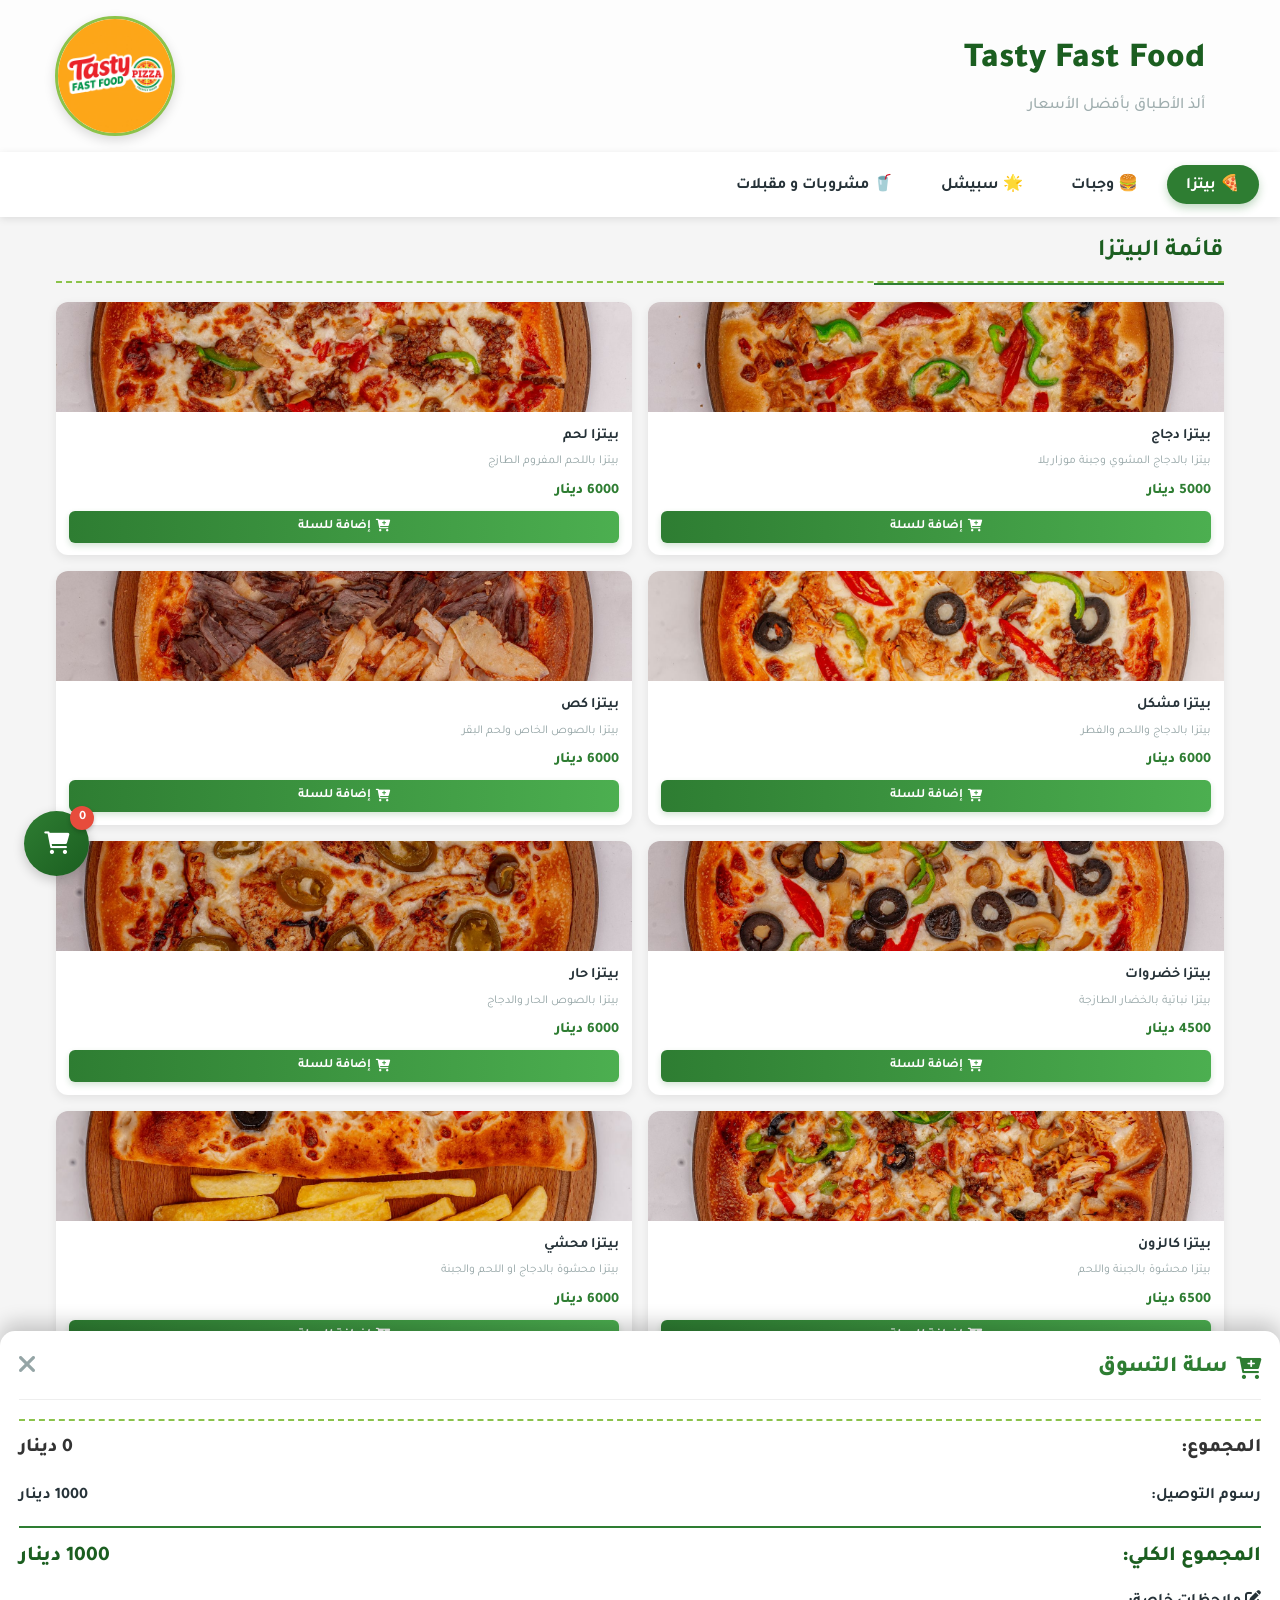
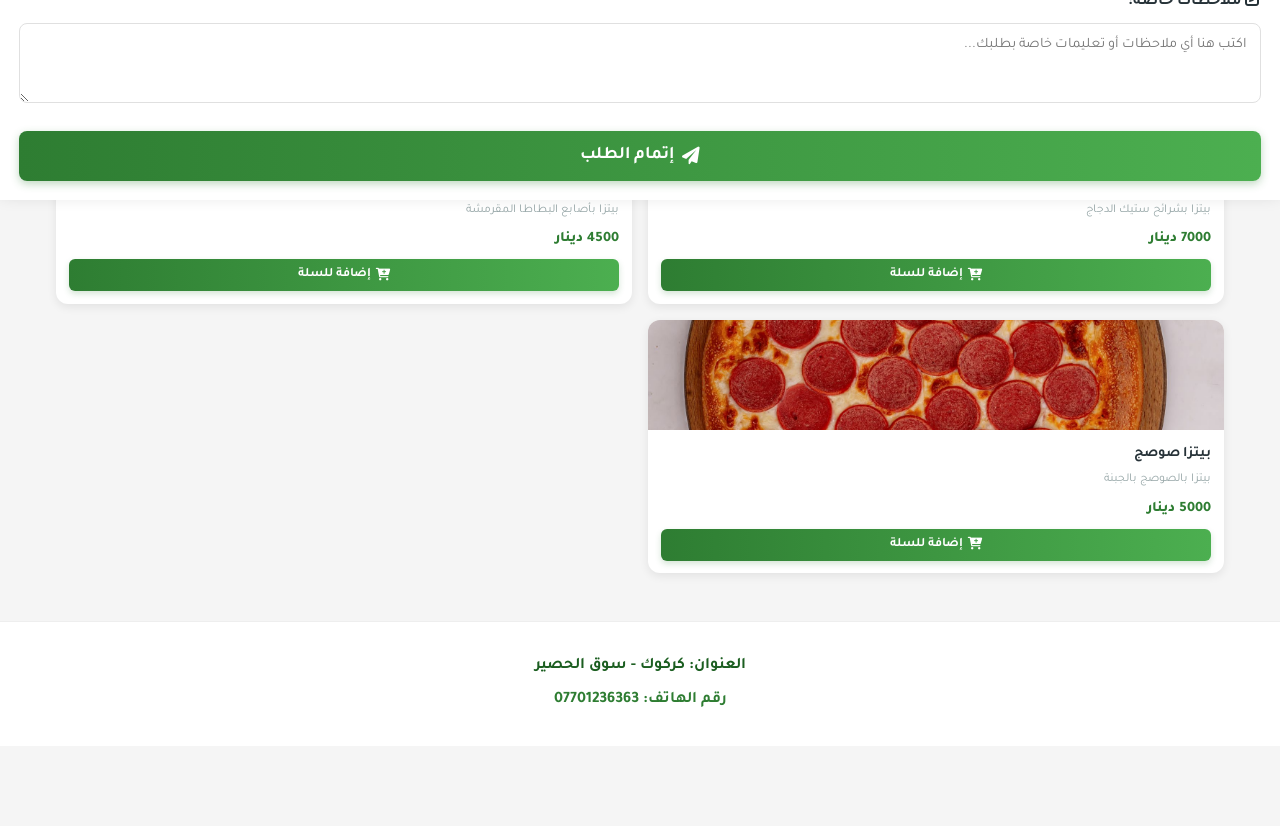
==== commit b94270bd: "Update index.html" ====
--- a/index.html
+++ b/index.html
@@ -897,11 +897,11 @@
         </div>
         <div class="delivery-fee">
             <span>رسوم التوصيل:</span>
-            <span class="delivery-price">1500 دينار</span>
+            <span class="delivery-price">1000 دينار</span>
         </div>
         <div class="total-with-delivery">
             <span>المجموع الكلي:</span>
-            <span class="total-with-delivery-price">1500 دينار</span>
+            <span class="total-with-delivery-price">1000 دينار</span>
         </div>
         
         <!-- Notes Section in Cart -->
@@ -1070,7 +1070,7 @@
             
             let cart = [];
             let totalPrice = 0;
-            const deliveryFee = 1500;
+            const deliveryFee = 1000;
             
             // Add to cart
             document.addEventListener('click', function(e) {
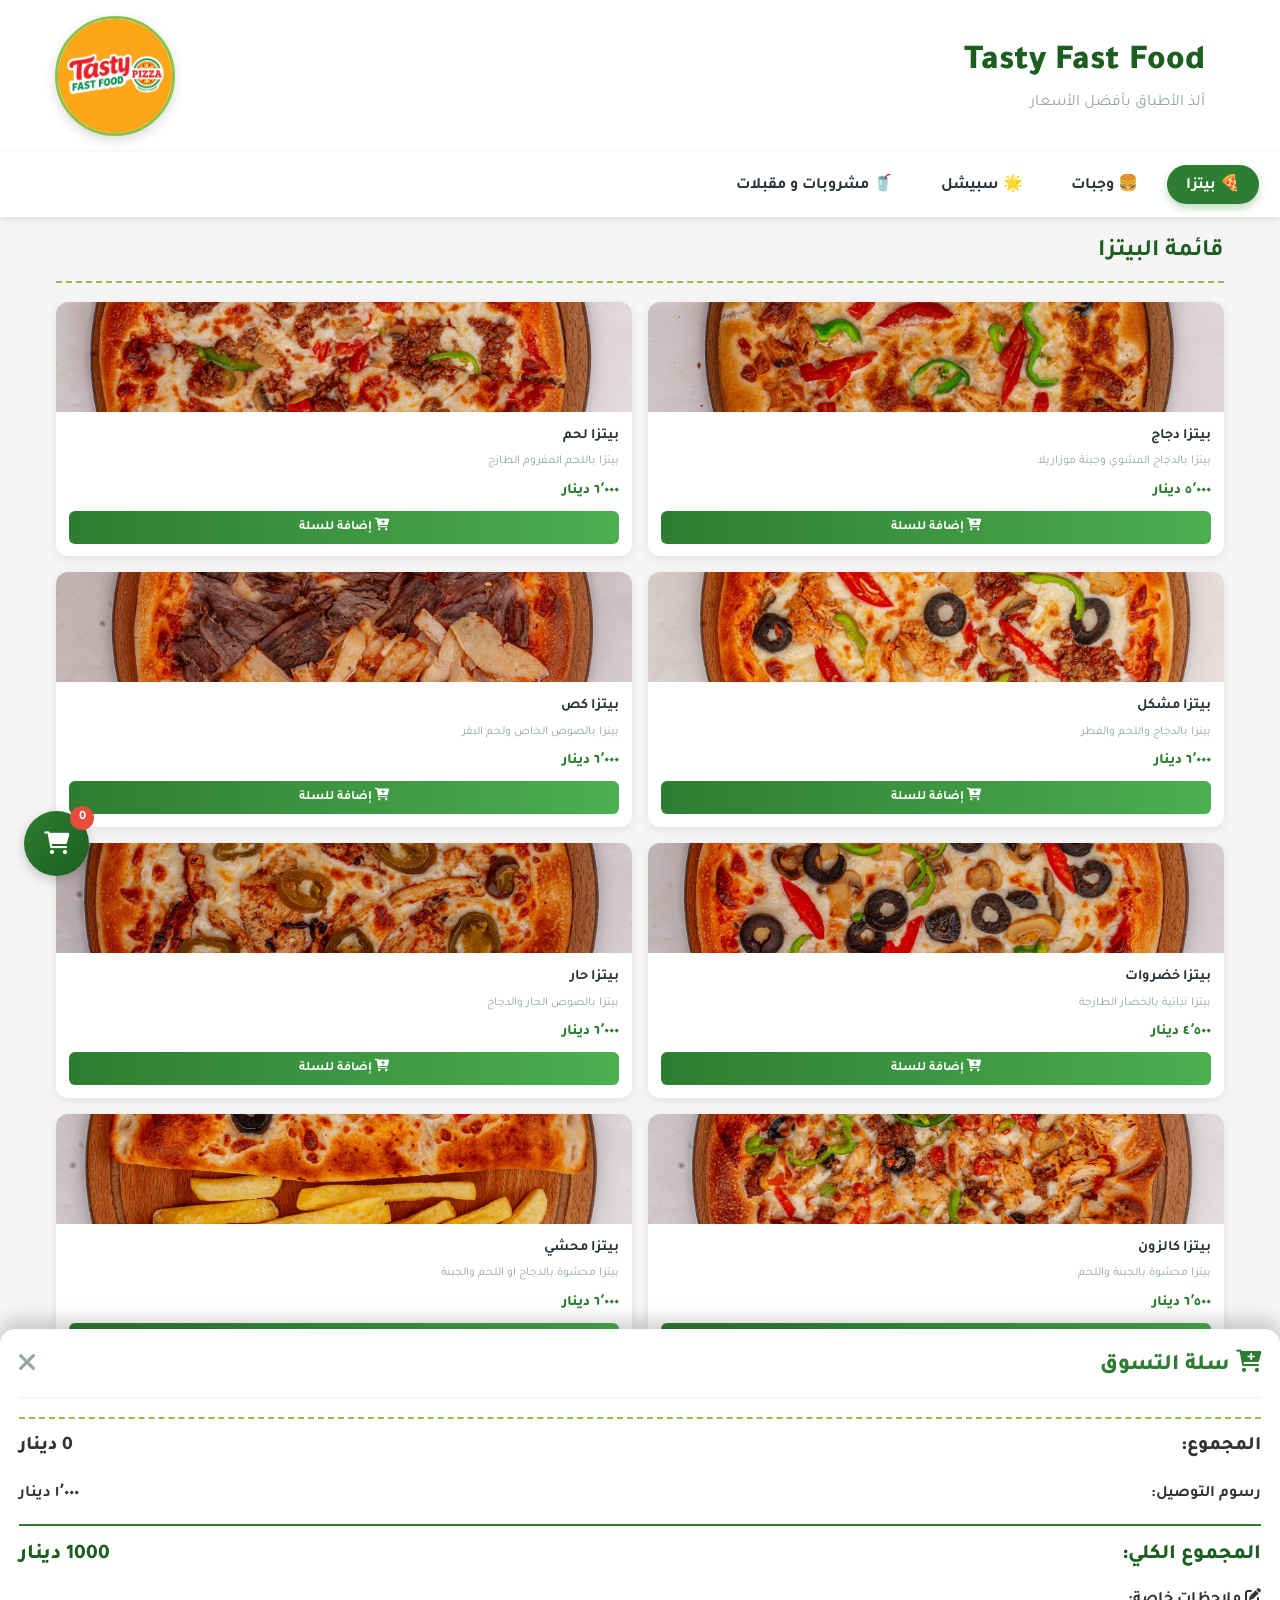
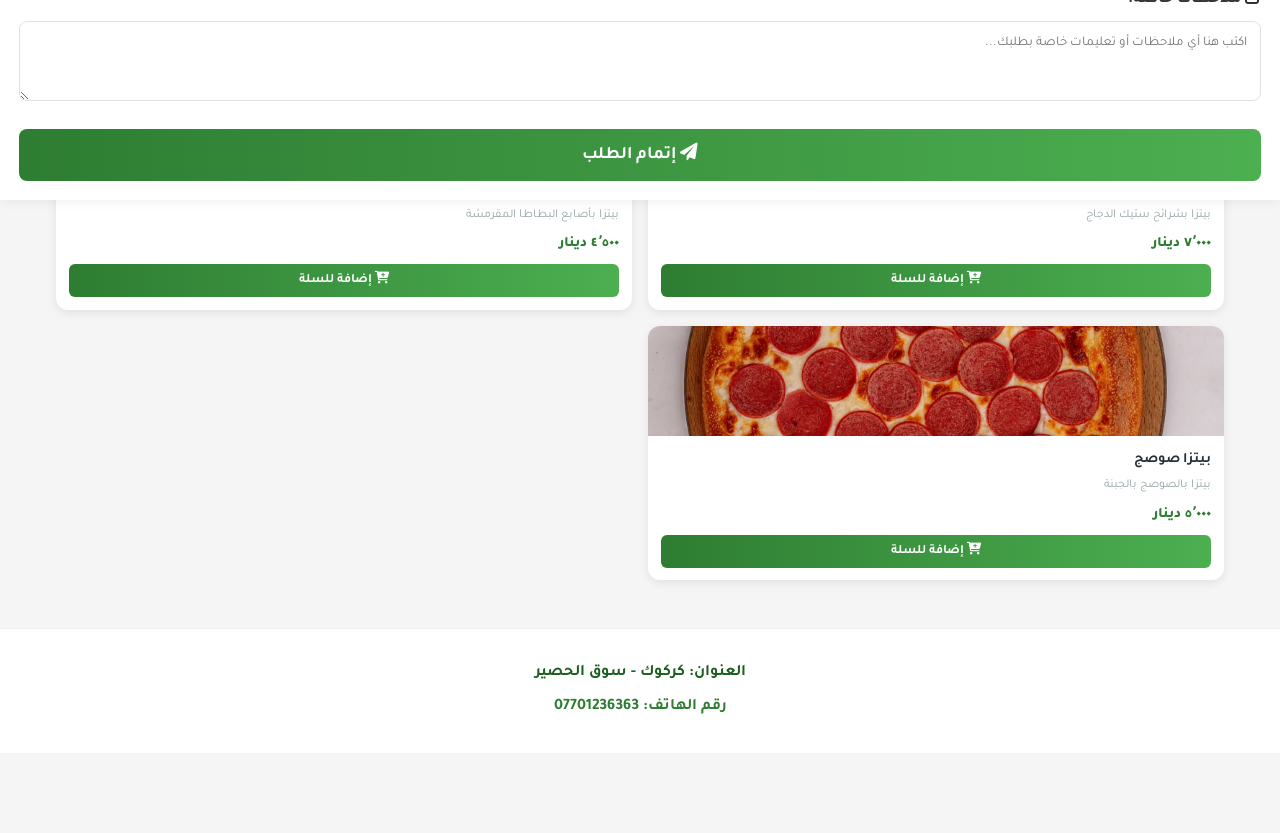
==== commit 64778263: "Update index.html" ====
--- a/index.html
+++ b/index.html
@@ -1,1279 +1,359 @@
 <!DOCTYPE html>
 <html lang="ar" dir="rtl">
 <head>
-    <meta charset="UTF-8">
-    <meta name="viewport" content="width=device-width, initial-scale=1.0">
-    <title>Tasty Fast Food - قائمة الطعام</title>
-    <link rel="preconnect" href="https://fonts.googleapis.com">
-    <link rel="preconnect" href="https://fonts.gstatic.com" crossorigin>
-    <link href="https://fonts.googleapis.com/css2?family=Tajawal:wght@400;500;700;900&display=swap" rel="stylesheet">
-    <style>
-        :root {
-            --primary-color: #2E7D32;
-            --primary-dark: #1B5E20;
-            --secondary-color: #4CAF50;
-            --accent-color: #8BC34A;
-            --dark-color: #263238;
-            --light-color: #F5F5F5;
-            --white: #FFFFFF;
-            --text-color: #333333;
-            --gray: #95A5A6;
-            --success-color: #27AE60;
-            --danger-color: #E74C3C;
-        }
-        
-        * {
-            box-sizing: border-box;
-            margin: 0;
-            padding: 0;
-            font-family: 'Tajawal', sans-serif;
-        }
-        
-        body {
-            background-color: var(--light-color);
-            color: var(--text-color);
-            line-height: 1.6;
-            padding-bottom: 80px;
-        }
-        
-        /* Header Styles */
-        .header {
-            background-color: var(--white);
-            color: var(--text-color);
-            padding: 1rem 0;
-            position: relative;
-            overflow: hidden;
-            box-shadow: 0 4px 12px rgba(0,0,0,0.1);
-        }
-        
-        .header::before {
-            content: "";
-            position: absolute;
-            top: 0;
-            left: 0;
-            right: 0;
-            bottom: 0;
-            background: url('data:image/svg+xml;utf8,<svg xmlns="http://www.w3.org/2000/svg" viewBox="0 0 100 100" preserveAspectRatio="none"><path fill="rgba(0,0,0,0.05)" d="M0,0 L100,0 L100,100 L0,100 Z" /></svg>');
-            opacity: 0.1;
-        }
-        
-        .header-content {
-            display: flex;
-            justify-content: space-between;
-            align-items: center;
-            max-width: 1200px;
-            margin: 0 auto;
-            padding: 0 15px;
-            position: relative;
-            z-index: 1;
-        }
-        
-        .restaurant-name {
-            text-align: right;
-            flex-grow: 1;
-            margin-right: 20px;
-        }
-        
-        .restaurant-name h1 {
-            font-size: 2.2rem;
-            font-weight: 900;
-            margin-bottom: 0.3rem;
-            color: var(--primary-dark);
-        }
-        
-        .restaurant-name p {
-            font-size: 1rem;
-            opacity: 0.9;
-            font-weight: 500;
-            color: var(--gray);
-        }
-        
-        .logo-container {
-            width: 120px;
-            height: 120px;
-            border-radius: 50%;
-            background-color: var(--white);
-            display: flex;
-            justify-content: center;
-            align-items: center;
-            box-shadow: 0 4px 12px rgba(0,0,0,0.15);
-            border: 3px solid var(--accent-color);
-            overflow: hidden;
-            flex-shrink: 0;
-        }
-        
-        .logo {
-            width: 100%;
-            height: 100%;
-            object-fit: cover;
-        }
-        
-        /* Categories Styles */
-        .categories {
-            display: flex;
-            overflow-x: auto;
-            background-color: var(--white);
-            padding: 0.8rem 1rem;
-            position: sticky;
-            top: 0;
-            z-index: 100;
-            box-shadow: 0 2px 8px rgba(0,0,0,0.1);
-            scrollbar-width: none;
-        }
-        
-        .categories::-webkit-scrollbar {
-            display: none;
-        }
-        
-        .category-btn {
-            background: none;
-            border: none;
-            color: var(--dark-color);
-            padding: 0.5rem 1.2rem;
-            margin: 0 0.3rem;
-            font-size: 1rem;
-            font-weight: 700;
-            cursor: pointer;
-            border-radius: 30px;
-            transition: all 0.3s ease;
-            white-space: nowrap;
-            flex-shrink: 0;
-        }
-        
-        .category-btn.active {
-            background-color: var(--primary-color);
-            color: var(--white);
-            box-shadow: 0 4px 8px rgba(46, 125, 50, 0.3);
-        }
-        
-        .category-btn:hover:not(.active) {
-            background-color: rgba(76, 175, 80, 0.1);
-        }
-        
-        /* Menu Container */
-        .menu-container {
-            display: none;
-            padding: 1rem;
-            max-width: 1200px;
-            margin: 0 auto;
-        }
-        
-        .menu-container.active {
-            display: block;
-            animation: fadeIn 0.5s ease;
-        }
-        
-        @keyframes fadeIn {
-            from { opacity: 0; transform: translateY(10px); }
-            to { opacity: 1; transform: translateY(0); }
-        }
-        
-        .section-title {
-            font-size: 1.5rem;
-            color: var(--primary-dark);
-            margin-bottom: 1.2rem;
-            padding-bottom: 0.6rem;
-            border-bottom: 2px dashed var(--accent-color);
-            position: relative;
-        }
-        
-        .section-title::after {
-            content: "";
-            position: absolute;
-            bottom: -4px;
-            right: 0;
-            width: 30%;
-            height: 2px;
-            background-color: var(--primary-color);
-        }
-        
-        .menu-items {
-            display: grid;
-            grid-template-columns: repeat(2, 1fr);
-            gap: 1rem;
-        }
-        
-        .menu-item {
-            background-color: var(--white);
-            border-radius: 12px;
-            overflow: hidden;
-            box-shadow: 0 3px 10px rgba(0,0,0,0.08);
-            transition: all 0.3s ease;
-            position: relative;
-        }
-        
-        .menu-item:hover {
-            transform: translateY(-5px);
-            box-shadow: 0 5px 15px rgba(0,0,0,0.12);
-        }
-        
-        .item-image-container {
-            height: 110px;
-            overflow: hidden;
-            position: relative;
-        }
-        
-        .item-image {
-            width: 100%;
-            height: 100%;
-            object-fit: cover;
-            transition: transform 0.5s ease;
-        }
-        
-        .menu-item:hover .item-image {
-            transform: scale(1.05);
-        }
-        
-        .item-details {
-            padding: 0.8rem;
-            position: relative;
-        }
-        
-        .item-name {
-            font-weight: 700;
-            margin-bottom: 0.3rem;
-            font-size: 0.9rem;
-            color: var(--dark-color);
-        }
-        
-        .item-description {
-            color: var(--gray);
-            font-size: 0.75rem;
-            margin-bottom: 0.5rem;
-            display: -webkit-box;
-            -webkit-line-clamp: 2;
-            -webkit-box-orient: vertical;
-            overflow: hidden;
-        }
-        
-        .item-price {
-            color: var(--primary-color);
-            font-weight: 800;
-            font-size: 0.9rem;
-            display: flex;
-            align-items: center;
-        }
-        
-        .add-to-cart {
-            background: linear-gradient(to right, var(--primary-color), var(--secondary-color));
-            color: var(--white);
-            border: none;
-            padding: 0.5rem;
-            border-radius: 6px;
-            cursor: pointer;
-            width: 100%;
-            margin-top: 0.5rem;
-            font-weight: 700;
-            font-size: 0.8rem;
-            transition: all 0.3s ease;
-            display: flex;
-            align-items: center;
-            justify-content: center;
-            box-shadow: 0 3px 6px rgba(46, 125, 50, 0.2);
-        }
-        
-        .add-to-cart:hover {
-            background: linear-gradient(to right, var(--primary-dark), var(--primary-color));
-            box-shadow: 0 4px 8px rgba(46, 125, 50, 0.3);
-        }
-        
-        .add-to-cart i {
-            margin-left: 5px;
-            font-size: 0.8rem;
-        }
-        
-        /* Floating Cart Button */
-        .cart-btn {
-            position: fixed;
-            bottom: 1.5rem;
-            left: 1.5rem;
-            background: linear-gradient(135deg, var(--primary-color), var(--primary-dark));
-            color: var(--white);
-            width: 65px;
-            height: 65px;
-            border-radius: 50%;
-            display: flex;
-            justify-content: center;
-            align-items: center;
-            font-size: 1.4rem;
-            cursor: pointer;
-            box-shadow: 0 4px 12px rgba(0,0,0,0.2);
-            z-index: 1000;
-            border: none;
-            transition: all 0.3s ease;
-        }
-        
-        .cart-btn:hover {
-            transform: scale(1.1);
-            box-shadow: 0 6px 16px rgba(0,0,0,0.3);
-        }
-        
-        .cart-count {
-            position: absolute;
-            top: -5px;
-            right: -5px;
-            background-color: var(--danger-color);
-            color: white;
-            width: 24px;
-            height: 24px;
-            border-radius: 50%;
-            display: flex;
-            justify-content: center;
-            align-items: center;
-            font-size: 0.8rem;
-            font-weight: 700;
-            box-shadow: 0 2px 4px rgba(0,0,0,0.2);
-        }
-        
-        /* Cart Container */
-        .cart-container {
-            position: fixed;
-            bottom: -100%;
-            left: 0;
-            width: 100%;
-            background-color: var(--white);
-            border-radius: 15px 15px 0 0;
-            box-shadow: 0 -8px 20px rgba(0,0,0,0.2);
-            transition: bottom 0.4s ease;
-            z-index: 999;
-            max-height: 70vh;
-            overflow-y: auto;
-            padding: 1.2rem;
-        }
-        
-        .cart-container.open {
-            bottom: 0;
-        }
-        
-        .cart-header {
-            display: flex;
-            justify-content: space-between;
-            align-items: center;
-            margin-bottom: 1.2rem;
-            padding-bottom: 0.8rem;
-            border-bottom: 1px solid #eee;
-        }
-        
-        .cart-title {
-            font-size: 1.4rem;
-            font-weight: 800;
-            color: var(--primary-color);
-            display: flex;
-            align-items: center;
-        }
-        
-        .cart-title i {
-            margin-left: 0.5rem;
-        }
-        
-        .close-cart {
-            background: none;
-            border: none;
-            font-size: 1.6rem;
-            cursor: pointer;
-            color: var(--gray);
-            transition: color 0.3s ease;
-        }
-        
-        .close-cart:hover {
-            color: var(--primary-color);
-        }
-        
-        .cart-items {
-            margin-bottom: 1.2rem;
-        }
-        
-        .cart-item {
-            display: flex;
-            justify-content: space-between;
-            align-items: center;
-            padding: 0.8rem 0;
-            border-bottom: 1px solid #f0f0f0;
-        }
-        
-        .cart-item:last-child {
-            border-bottom: none;
-        }
-        
-        .cart-item-name {
-            flex-grow: 1;
-            font-weight: 600;
-            color: var(--dark-color);
-            font-size: 0.9rem;
-        }
-        
-        .cart-item-price {
-            color: var(--primary-color);
-            font-weight: 700;
-            margin: 0 0.8rem;
-            min-width: 70px;
-            text-align: center;
-            font-size: 0.9rem;
-        }
-        
-        .cart-item-quantity {
-            display: flex;
-            align-items: center;
-        }
-        
-        .quantity-btn {
-            background-color: #f5f5f5;
-            border: none;
-            width: 26px;
-            height: 26px;
-            border-radius: 50%;
-            display: flex;
-            justify-content: center;
-            align-items: center;
-            cursor: pointer;
-            font-weight: 700;
-            color: var(--dark-color);
-            transition: all 0.3s ease;
-            font-size: 0.8rem;
-        }
-        
-        .quantity-btn:hover {
-            background-color: var(--primary-color);
-            color: white;
-        }
-        
-        .quantity-value {
-            margin: 0 0.5rem;
-            font-weight: 700;
-            min-width: 18px;
-            text-align: center;
-            font-size: 0.9rem;
-        }
-        
-        .remove-item {
-            color: var(--danger-color);
-            background: none;
-            border: none;
-            margin-right: 0.3rem;
-            cursor: pointer;
-            font-size: 1rem;
-            transition: transform 0.3s ease;
-        }
-        
-        .remove-item:hover {
-            transform: scale(1.1);
-        }
-        
-        .cart-total {
-            display: flex;
-            justify-content: space-between;
-            font-weight: 800;
-            font-size: 1.2rem;
-            margin: 1.2rem 0;
-            padding-top: 0.8rem;
-            border-top: 2px dashed var(--accent-color);
-        }
-        
-        .delivery-fee {
-            display: flex;
-            justify-content: space-between;
-            font-weight: 600;
-            font-size: 1rem;
-            margin: 0.5rem 0;
-            color: var(--dark-color);
-        }
-        
-        .total-with-delivery {
-            display: flex;
-            justify-content: space-between;
-            font-weight: 800;
-            font-size: 1.3rem;
-            margin: 1rem 0;
-            padding-top: 0.8rem;
-            border-top: 2px solid var(--primary-color);
-            color: var(--primary-dark);
-        }
-        
-        /* Notes Section in Cart */
-        .cart-notes-container {
-            margin: 1rem 0;
-            background-color: var(--white);
-            border-radius: 8px;
-        }
-        
-        .cart-notes-label {
-            display: block;
-            margin-bottom: 0.5rem;
-            font-weight: 700;
-            color: var(--dark-color);
-            font-size: 1rem;
-        }
-        
-        .cart-notes-input {
-            width: 100%;
-            padding: 0.8rem;
-            border: 1px solid #e0e0e0;
-            border-radius: 8px;
-            resize: vertical;
-            min-height: 80px;
-            font-family: 'Tajawal', sans-serif;
-            transition: border 0.3s ease;
-            font-size: 0.9rem;
-        }
-        
-        .cart-notes-input:focus {
-            outline: none;
-            border-color: var(--primary-color);
-            box-shadow: 0 0 0 3px rgba(46, 125, 50, 0.1);
-        }
-        
-        .checkout-btn {
-            background: linear-gradient(to right, var(--primary-color), var(--secondary-color));
-            color: white;
-            border: none;
-            padding: 0.9rem;
-            width: 100%;
-            border-radius: 8px;
-            font-size: 1.1rem;
-            font-weight: 700;
-            cursor: pointer;
-            transition: all 0.3s ease;
-            box-shadow: 0 3px 8px rgba(46, 125, 50, 0.3);
-            display: flex;
-            align-items: center;
-            justify-content: center;
-        }
-        
-        .checkout-btn:hover {
-            background: linear-gradient(to right, var(--primary-dark), var(--primary-color));
-            box-shadow: 0 5px 12px rgba(46, 125, 50, 0.4);
-        }
-        
-        .checkout-btn i {
-            margin-left: 0.5rem;
-        }
-        
-        /* Modal Styles */
-        .modal-overlay {
-            position: fixed;
-            top: 0;
-            left: 0;
-            width: 100%;
-            height: 100%;
-            background-color: rgba(0,0,0,0.6);
-            display: none;
-            justify-content: center;
-            align-items: center;
-            z-index: 1001;
-            backdrop-filter: blur(3px);
-        }
-        
-        .modal-overlay.open {
-            display: flex;
-            animation: fadeIn 0.3s ease;
-        }
-        
-        .modal {
-            background-color: white;
-            border-radius: 12px;
-            width: 95%;
-            max-width: 500px;
-            padding: 1.5rem;
-            box-shadow: 0 8px 20px rgba(0,0,0,0.2);
-            transform: translateY(20px);
-            transition: transform 0.3s ease;
-            max-height: 90vh;
-            overflow-y: auto;
-        }
-        
-        .modal-overlay.open .modal {
-            transform: translateY(0);
-        }
-        
-        .modal-header {
-            display: flex;
-            justify-content: space-between;
-            align-items: center;
-            margin-bottom: 1.2rem;
-            padding-bottom: 0.8rem;
-            border-bottom: 1px solid #eee;
-        }
-        
-        .modal-title {
-            font-size: 1.5rem;
-            font-weight: 800;
-            color: var(--primary-color);
-        }
-        
-        .close-modal {
-            background: none;
-            border: none;
-            font-size: 1.6rem;
-            cursor: pointer;
-            color: var(--gray);
-            transition: color 0.3s ease;
-        }
-        
-        .close-modal:hover {
-            color: var(--primary-color);
-        }
-        
-        .form-group {
-            margin-bottom: 1.2rem;
-        }
-        
-        .form-label {
-            display: block;
-            margin-bottom: 0.5rem;
-            font-weight: 600;
-            color: var(--dark-color);
-            font-size: 1rem;
-        }
-        
-        .form-input {
-            width: 100%;
-            padding: 0.8rem 1rem;
-            border: 1px solid #e0e0e0;
-            border-radius: 8px;
-            font-family: 'Tajawal', sans-serif;
-            transition: all 0.3s ease;
-            font-size: 1rem;
-        }
-        
-        .form-input:focus {
-            outline: none;
-            border-color: var(--primary-color);
-            box-shadow: 0 0 0 3px rgba(46, 125, 50, 0.1);
-        }
-        
-        .submit-order {
-            background: linear-gradient(to right, var(--primary-color), var(--secondary-color));
-            color: white;
-            border: none;
-            padding: 1rem;
-            width: 100%;
-            border-radius: 8px;
-            font-size: 1.1rem;
-            font-weight: 700;
-            cursor: pointer;
-            transition: all 0.3s ease;
-            margin-top: 1rem;
-            box-shadow: 0 3px 8px rgba(46, 125, 50, 0.3);
-        }
-        
-        .submit-order:hover {
-            background: linear-gradient(to right, var(--primary-dark), var(--primary-color));
-            box-shadow: 0 5px 12px rgba(46, 125, 50, 0.4);
-        }
-        
-        /* Success Message */
-        .success-message {
-            position: fixed;
-            top: 50%;
-            left: 50%;
-            transform: translate(-50%, -50%);
-            background-color: var(--white);
-            padding: 1.8rem;
-            border-radius: 12px;
-            box-shadow: 0 5px 20px rgba(0,0,0,0.2);
-            text-align: center;
-            z-index: 1002;
-            animation: fadeIn 0.3s ease;
-        }
-        
-        .success-content i {
-            color: var(--success-color);
-            font-size: 3.5rem;
-            margin-bottom: 1.2rem;
-        }
-        
-        .success-content h3 {
-            color: var(--dark-color);
-            margin-bottom: 0.8rem;
-            font-size: 1.4rem;
-        }
-        
-        .success-content p {
-            color: var(--gray);
-            font-size: 1.1rem;
-        }
-        
-        /* Restaurant Info */
-        .restaurant-info {
-            text-align: center;
-            padding: 1.5rem;
-            margin-top: 2rem;
-            background-color: var(--white);
-            border-top: 1px solid #eee;
-        }
-        
-        .restaurant-info p {
-            margin: 0.5rem 0;
-            color: var(--dark-color);
-            font-size: 1rem;
-        }
-        
-        .restaurant-info .address {
-            font-weight: 600;
-            color: var(--primary-dark);
-        }
-        
-        .restaurant-info .phone {
-            font-weight: 700;
-            color: var(--primary-color);
-        }
-        
-        /* Responsive Adjustments */
-        @media (max-width: 768px) {
-            .header-content {
-                flex-direction: row;
-                text-align: right;
-            }
-            
-            .logo-container {
-                margin-left: 0.8rem;
-                width: 100px;
-                height: 100px;
-            }
-            
-            .restaurant-name h1 {
-                font-size: 2rem;
-            }
-            
-            .menu-items {
-                grid-template-columns: repeat(2, 1fr);
-            }
-            
-            .item-image-container {
-                height: 100px;
-            }
-            
-            .cart-btn {
-                width: 60px;
-                height: 60px;
-                font-size: 1.3rem;
-                bottom: 1.2rem;
-                left: 1.2rem;
-            }
-        }
-        
-        @media (max-width: 480px) {
-            .header-content {
-                flex-direction: row;
-                align-items: center;
-            }
-            
-            .restaurant-name h1 {
-                font-size: 1.6rem;
-            }
-            
-            .restaurant-name p {
-                font-size: 0.9rem;
-            }
-            
-            .logo-container {
-                width: 90px;
-                height: 90px;
-            }
-            
-            .category-btn {
-                padding: 0.5rem 1rem;
-                font-size: 0.9rem;
-            }
-            
-            .section-title {
-                font-size: 1.3rem;
-            }
-            
-            .menu-item {
-                border-radius: 10px;
-            }
-            
-            .item-image-container {
-                height: 90px;
-            }
-            
-            .item-name {
-                font-size: 0.85rem;
-            }
-            
-            .item-description {
-                font-size: 0.7rem;
-            }
-            
-            .item-price {
-                font-size: 0.85rem;
-            }
-            
-            .add-to-cart {
-                font-size: 0.75rem;
-                padding: 0.4rem;
-            }
-            
-            .restaurant-info {
-                padding: 1rem;
-            }
-            
-            .restaurant-info p {
-                font-size: 0.9rem;
-            }
-        }
-    </style>
-    <link rel="stylesheet" href="https://cdnjs.cloudflare.com/ajax/libs/font-awesome/6.0.0-beta3/css/all.min.css">
+<meta charset="UTF-8">
+<meta name="viewport" content="width=device-width, initial-scale=1.0">
+<title>Tasty Fast Food - قائمة الطعام</title>
+<link rel="preconnect" href="https://fonts.googleapis.com">
+<link rel="preconnect" href="https://fonts.gstatic.com" crossorigin>
+<link href="https://fonts.googleapis.com/css2?family=Tajawal:wght@400;500;700;900&display=swap" rel="stylesheet">
+<link rel="stylesheet" href="https://cdnjs.cloudflare.com/ajax/libs/font-awesome/6.0.0-beta3/css/all.min.css">
+<style>
+:root{--primary-color:#2E7D32;--primary-dark:#1B5E20;--secondary-color:#4CAF50;--accent-color:#8BC34A;--dark-color:#263238;--light-color:#F5F5F5;--white:#fff;--text-color:#333;--gray:#95A5A6;--danger-color:#E74C3C}
+*{box-sizing:border-box;margin:0;padding:0;font-family:'Tajawal',sans-serif}
+body{background:var(--light-color);color:var(--text-color);line-height:1.6;padding-bottom:80px}
+.header{background:#fff;padding:1rem 0;position:relative;overflow:hidden;box-shadow:0 4px 12px rgba(0,0,0,.1)}
+.header-content{display:flex;justify-content:space-between;align-items:center;max-width:1200px;margin:auto;padding:0 15px}
+.restaurant-name{text-align:right;flex-grow:1;margin-right:20px}.restaurant-name h1{font-size:2.2rem;font-weight:900;color:var(--primary-dark)}.restaurant-name p{font-size:1rem;color:var(--gray)}
+.logo-container{width:120px;height:120px;border-radius:50%;background:#fff;display:flex;justify-content:center;align-items:center;box-shadow:0 4px 12px rgba(0,0,0,.15);border:3px solid var(--accent-color);overflow:hidden;flex-shrink:0}.logo{width:100%;height:100%;object-fit:cover}
+.categories{display:flex;overflow-x:auto;background:#fff;padding:.8rem 1rem;position:sticky;top:0;z-index:100;box-shadow:0 2px 8px rgba(0,0,0,.1);scrollbar-width:none}.categories::-webkit-scrollbar{display:none}
+.category-btn{background:none;border:0;color:var(--dark-color);padding:.5rem 1.2rem;margin:0 .3rem;font-size:1rem;font-weight:700;cursor:pointer;border-radius:30px;white-space:nowrap;flex-shrink:0}.category-btn.active{background:var(--primary-color);color:#fff;box-shadow:0 4px 8px rgba(46,125,50,.3)}
+.menu-container{display:none;padding:1rem;max-width:1200px;margin:auto}.menu-container.active{display:block;animation:fadeIn .5s ease}@keyframes fadeIn{from{opacity:0;transform:translateY(10px)}to{opacity:1;transform:translateY(0)}}
+.section-title{font-size:1.5rem;color:var(--primary-dark);margin-bottom:1.2rem;padding-bottom:.6rem;border-bottom:2px dashed var(--accent-color)}
+.menu-items{display:grid;grid-template-columns:repeat(2,1fr);gap:1rem}.menu-item{background:#fff;border-radius:12px;overflow:hidden;box-shadow:0 3px 10px rgba(0,0,0,.08);position:relative}.item-image-container{height:110px;overflow:hidden}.item-image{width:100%;height:100%;object-fit:cover}.item-details{padding:.8rem}.item-name{font-weight:700;margin-bottom:.3rem;font-size:.9rem;color:var(--dark-color)}.item-description{color:var(--gray);font-size:.75rem;margin-bottom:.5rem;display:-webkit-box;-webkit-line-clamp:2;-webkit-box-orient:vertical;overflow:hidden}.item-price{color:var(--primary-color);font-weight:800;font-size:.9rem}
+.add-to-cart{background:linear-gradient(to right,var(--primary-color),var(--secondary-color));color:#fff;border:0;padding:.5rem;border-radius:6px;cursor:pointer;width:100%;margin-top:.5rem;font-weight:700;font-size:.8rem}
+.cart-btn{position:fixed;bottom:1.5rem;left:1.5rem;background:linear-gradient(135deg,var(--primary-color),var(--primary-dark));color:#fff;width:65px;height:65px;border-radius:50%;display:flex;justify-content:center;align-items:center;font-size:1.4rem;cursor:pointer;box-shadow:0 4px 12px rgba(0,0,0,.2);z-index:1000;border:0}.cart-count{position:absolute;top:-5px;right:-5px;background:var(--danger-color);color:#fff;width:24px;height:24px;border-radius:50%;display:flex;justify-content:center;align-items:center;font-size:.8rem;font-weight:700}
+.cart-container{position:fixed;bottom:-100%;left:0;width:100%;background:#fff;border-radius:15px 15px 0 0;box-shadow:0 -8px 20px rgba(0,0,0,.2);transition:bottom .4s ease;z-index:999;max-height:70vh;overflow-y:auto;padding:1.2rem}.cart-container.open{bottom:0}
+.cart-header{display:flex;justify-content:space-between;align-items:center;margin-bottom:1.2rem;padding-bottom:.8rem;border-bottom:1px solid #eee}.cart-title{font-size:1.4rem;font-weight:800;color:var(--primary-color)}.close-cart,.close-modal{background:none;border:0;font-size:1.6rem;cursor:pointer;color:var(--gray)}
+.cart-item{display:flex;justify-content:space-between;align-items:center;padding:.8rem 0;border-bottom:1px solid #f0f0f0}.cart-item-name{flex-grow:1;font-weight:600;font-size:.9rem}.cart-item-price{color:var(--primary-color);font-weight:700;margin:0 .8rem;min-width:70px;text-align:center;font-size:.9rem}.cart-item-quantity{display:flex;align-items:center}.quantity-btn{background:#f5f5f5;border:0;width:26px;height:26px;border-radius:50%;cursor:pointer;font-weight:700}.quantity-value{margin:0 .5rem;font-weight:700}.remove-item{color:var(--danger-color);background:none;border:0;margin-right:.3rem;cursor:pointer}
+.cart-total,.delivery-fee,.total-with-delivery{display:flex;justify-content:space-between}.cart-total{font-weight:800;font-size:1.2rem;margin:1.2rem 0;padding-top:.8rem;border-top:2px dashed var(--accent-color)}.delivery-fee{font-weight:600}.total-with-delivery{font-weight:800;font-size:1.3rem;margin:1rem 0;padding-top:.8rem;border-top:2px solid var(--primary-color);color:var(--primary-dark)}
+.cart-notes-container{margin:1rem 0}.cart-notes-label{display:block;margin-bottom:.5rem;font-weight:700}.cart-notes-input{width:100%;padding:.8rem;border:1px solid #e0e0e0;border-radius:8px;resize:vertical;min-height:80px}
+.checkout-btn,.submit-order{background:linear-gradient(to right,var(--primary-color),var(--secondary-color));color:#fff;border:0;padding:.9rem;width:100%;border-radius:8px;font-size:1.1rem;font-weight:700;cursor:pointer}
+.modal-overlay{position:fixed;inset:0;background:rgba(0,0,0,.6);display:none;justify-content:center;align-items:center;z-index:1001;padding:10px}.modal-overlay.open{display:flex}.modal{background:#fff;border-radius:12px;width:95%;max-width:500px;padding:1.5rem;max-height:90vh;overflow-y:auto}.modal-header{display:flex;justify-content:space-between;align-items:center;margin-bottom:1.2rem;padding-bottom:.8rem;border-bottom:1px solid #eee}.modal-title{font-size:1.5rem;font-weight:800;color:var(--primary-color)}.form-group{margin-bottom:1.2rem}.form-label{display:block;margin-bottom:.5rem;font-weight:600}.form-input{width:100%;padding:.8rem 1rem;border:1px solid #e0e0e0;border-radius:8px;font-size:1rem}
+.restaurant-info{text-align:center;padding:1.5rem;margin-top:2rem;background:#fff;border-top:1px solid #eee}.restaurant-info p{margin:.5rem 0}.address{font-weight:600;color:var(--primary-dark)}.phone{font-weight:700;color:var(--primary-color)}
+.loading{text-align:center;padding:3rem;color:var(--gray);grid-column:1/-1}.error{text-align:center;padding:2rem;color:var(--danger-color);grid-column:1/-1}
+@media(max-width:768px){.logo-container{width:100px;height:100px}.restaurant-name h1{font-size:2rem}.item-image-container{height:100px}}
+@media(max-width:480px){.restaurant-name h1{font-size:1.6rem}.restaurant-name p{font-size:.9rem}.logo-container{width:90px;height:90px}.category-btn{padding:.5rem 1rem;font-size:.9rem}.item-image-container{height:90px}.item-name{font-size:.85rem}.item-description{font-size:.7rem}}
+</style>
 </head>
 <body>
-    <!-- Header Section -->
-    <header class="header">
-        <div class="header-content">
-            <div class="restaurant-name">
-                <h1>Tasty Fast Food</h1>
-                <p>ألذ الأطباق بأفضل الأسعار</p>
-            </div>
-            <div class="logo-container">
-                <img src="images/logo.png" alt="شعار Tasty Fast Food" class="logo">
-            </div>
-        </div>
-    </header>
-    
-    <!-- Categories Navigation -->
-    <div class="categories">
-        <button class="category-btn active" data-category="pizza">🍕 بيتزا</button>
-        <button class="category-btn" data-category="meals">🍔 وجبات</button>
-        <button class="category-btn" data-category="special">🌟 سبيشل</button>
-        <button class="category-btn" data-category="drinks">🥤 مشروبات و مقبلات</button>
-    </div>
-    
-    <!-- Pizza Menu Section -->
-    <div class="menu-container active" id="pizza-menu">
-        <h2 class="section-title">قائمة البيتزا</h2>
-        <div class="menu-items">
-            <!-- Pizza Items will be generated here -->
-        </div>
-    </div>
-    
-    <!-- Meals Menu Section -->
-    <div class="menu-container" id="meals-menu">
-        <h2 class="section-title">قائمة الوجبات</h2>
-        <div class="menu-items">
-            <!-- Meals Items will be generated here -->
-        </div>
-    </div>
-    
-    <!-- Special Menu Section -->
-    <div class="menu-container" id="special-menu">
-        <h2 class="section-title">قائمة السبيشل</h2>
-        <div class="menu-items">
-            <!-- Special Items will be generated here -->
-        </div>
-    </div>
-    
-    <!-- Drinks Menu Section -->
-    <div class="menu-container" id="drinks-menu">
-        <h2 class="section-title">المشروبات والمقبلات</h2>
-        <div class="menu-items">
-            <!-- Drinks Items will be generated here -->
-        </div>
-    </div>
-    
-    <!-- Restaurant Info -->
-    <div class="restaurant-info">
-        <p class="address">العنوان: كركوك - سوق الحصير</p>
-        <p class="phone">رقم الهاتف: 07701236363</p>
-    </div>
-    
-    <!-- Floating Cart Button -->
-    <button class="cart-btn">
-        <i class="fas fa-shopping-cart"></i>
-        <span class="cart-count">0</span>
-    </button>
-    
-    <!-- Cart Sidebar -->
-    <div class="cart-container">
-        <div class="cart-header">
-            <div class="cart-title"><i class="fas fa-cart-plus"></i> سلة التسوق</div>
-            <button class="close-cart"><i class="fas fa-times"></i></button>
-        </div>
-        <div class="cart-items">
-            <!-- Cart items will be added here dynamically -->
-        </div>
-        <div class="cart-total">
-            <span>المجموع:</span>
-            <span class="total-price">0 دينار</span>
-        </div>
-        <div class="delivery-fee">
-            <span>رسوم التوصيل:</span>
-            <span class="delivery-price">1000 دينار</span>
-        </div>
-        <div class="total-with-delivery">
-            <span>المجموع الكلي:</span>
-            <span class="total-with-delivery-price">1000 دينار</span>
-        </div>
-        
-        <!-- Notes Section in Cart -->
-        <div class="cart-notes-container">
-            <label for="cart-notes" class="cart-notes-label"><i class="fas fa-edit"></i> ملاحظات خاصة:</label>
-            <textarea id="cart-notes" class="cart-notes-input" placeholder="اكتب هنا أي ملاحظات أو تعليمات خاصة بطلبك..."></textarea>
-        </div>
-        
-        <button class="checkout-btn"><i class="fas fa-paper-plane"></i> إتمام الطلب</button>
-    </div>
-    
-    <!-- Checkout Modal -->
-    <div class="modal-overlay" id="checkout-modal">
-        <div class="modal">
-            <div class="modal-header">
-                <div class="modal-title">معلومات التوصيل</div>
-                <button class="close-modal"><i class="fas fa-times"></i></button>
-            </div>
-            <form id="customer-form">
-                <div class="form-group">
-                    <label for="customer-name" class="form-label">الاسم الكامل</label>
-                    <input type="text" id="customer-name" class="form-input" required placeholder="ادخل اسمك الكامل">
-                </div>
-                <div class="form-group">
-                    <label for="customer-address" class="form-label">عنوان التوصيل</label>
-                    <input type="text" id="customer-address" class="form-input" required placeholder="ادخل عنوانك بالتفصيل">
-                </div>
-                <div class="form-group">
-                    <label for="customer-phone" class="form-label">رقم الهاتف</label>
-                    <input type="tel" id="customer-phone" class="form-input" required placeholder="ادخل رقم هاتفك">
-                </div>
-                <button type="submit" class="submit-order"><i class="fas fa-check-circle"></i> تأكيد الطلب</button>
-            </form>
-        </div>
-    </div>
-    
-    <script>
-        // Menu Data with local images
-        let menuData = {
-            pizza: [
-                { name: "بيتزا دجاج", price: 5000, description: "بيتزا بالدجاج المشوي وجبنة موزاريلا", image: "images/pizza1.jpg" },
-                { name: "بيتزا لحم", price: 6000, description: "بيتزا باللحم المفروم الطازج", image: "images/pizza2.jpg" },
-                { name: "بيتزا مشكل", price: 6000, description: "بيتزا بالدجاج واللحم والفطر", image: "images/pizza3.jpg" },
-                { name: "بيتزا كص", price: 6000, description: "بيتزا بالصوص الخاص ولحم البقر", image: "images/pizza4.jpg" },
-                { name: "بيتزا خضروات", price: 4500, description: "بيتزا نباتية بالخضار الطازجة", image: "images/pizza5.jpg" },
-                { name: "بيتزا حار", price: 6000, description: "بيتزا بالصوص الحار والدجاج", image: "images/pizza6.jpg" },
-                { name: "بيتزا كالزون", price: 6500, description: "بيتزا محشوة بالجبنة واللحم", image: "images/pizza7.jpg" },
-                { name: "بيتزا محشي", price: 6000, description: "بيتزا محشوة بالدجاج او اللحم والجبنة", image: "images/pizza8.jpg" },
-                { name: "بيتزا مارجريتا", price: 4000, description: "بيتزا كلاسيكية بالجبنة", image: "images/pizza9.jpg" },
-                { name: "بيتزا تيستي", price: 7000, description: "بيتزا مميزة فصول أربعة ", image: "images/pizza10.jpg" },
-                { name: "بيتزا ستيك جكن", price: 7000, description: "بيتزا بشرائح ستيك الدجاج", image: "images/pizza11.jpg" },
-                { name: "بيتزا فنكر", price: 4500, description: "بيتزا بأصابع البطاطا المقرمشة", image: "images/pizza12.jpg" },
-                { name: "بيتزا صوصج", price: 5000, description: "بيتزا بالصوصج بالجبنة", image: "images/pizza13.jpg" }
-            ],
-            meals: [
-                { name: "برغر دجاج", price: 3500, description: "برغر دجاج مع الخضار والصوص", image: "images/burger1.jpg" },
-                { name: "برغر لحم", price: 4000, description: "برغر لحم بقري طازج", image: "images/burger2.jpg" },
-                { name: "دبل برغر", price: 6000, description: "برغر مزدوج باللحم والجبنة", image: "images/burger3.jpg" },
-                { name: "برغر مكسيكي", price: 5000, description: "برغر بالصوص المكسيكي الحار", image: "images/burger4.jpg" },
-                { name: "برغر زنجر", price: 5000, description: "برغر دجاج زنجر مقرمش", image: "images/burger5.jpg" },
-                { name: "كينغ برغر", price: 6000, description: "برغر كبير باللحم والخضار", image: "images/burger6.jpg" },
-                { name: "كص دجاج+فنكر", price: 3000, description: "وجبة دجاج مع أصابع البطاطا", image: "images/meal1.jpg" },
-                { name: "كص لحم +فنكر", price: 3500, description: "وجبة لحم مع أصابع البطاطا", image: "images/meal2.jpg" },
-                { name: "صاج لحم دبل", price: 5000, description: "وجبة لحم مزدوجة على الصاج", image: "images/meal3.jpg" },
-                { name: "صاج دجاج دبل", price: 4000, description: "وجبة دجاج مزدوجة على الصاج", image: "images/meal4.jpg" },
-                { name: "طبق كص لحم", price: 6500, description: "طبق لحم كامل مع الخضار", image: "images/meal5.jpg" },
-                { name: "طبق كص دجاج", price: 5500, description: "طبق دجاج كامل مع الخضار", image: "images/meal6.jpg" },
-                { name: "طبق كص مشكل", price: 6000, description: "طبق مشكل باللحم والدجاج", image: "images/meal7.jpg" },
-                { name: "سندويش راب", price: 5000, description: "سندويش راب بالخضار والصوص", image: "images/meal8.jpg" },
-                { name: "سندويش تيستي", price: 5000, description: "سندويش مميز بالصوص الخاص", image: "images/meal9.jpg" },
-                { name: "فيلادلفيا", price: 6000, description: "سندويش فيلادلفيا باللحم", image: "images/meal10.jpg" }
-            ],
-            special: [
-                { name: "تاكو", price: 6000, description: "تاكو مكسيكي باللحم والدجاج والخضار", image: "images/special1.jpg" },
-                { name: "طبق ستيك دجاج بالمشروم", price: 6000, description: "ستيك دجاج مع صلصة المشروم", image: "images/special2.jpg" },
-                { name: "طبق ستيك دجاج", price: 5000, description: "ستيك دجاج مشوي مع الخضار", image: "images/special3.jpg" },
-                { name: "3 قطع صدر دجاج مع فنكر", price: 4000, description: "3 قطع دجاج مع أصابع البطاطا", image: "images/special4.jpg" },
-                { name: "5 قطع صدر دجاج مع فنكر", price: 6000, description: "5 قطع دجاج مع أصابع البطاطا", image: "images/special5.jpg" },
-                { name: "ريزو كنتاكي", price: 5000, description: "أرز بالدجاج المقلي والخضار", image: "images/special6.jpg" },
-                { name: "ريزو كص دجاج", price: 5000, description: "أرز بالصوص الخاص والدجاج", image: "images/special7.jpg" },
-                { name: "ريزو كص لحم", price: 5000, description: "أرز بالصوص الخاص واللحم", image: "images/special8.jpg" },
-                { name: "باستا دجاج", price: 5000, description: "معكرونة بالدجاج والصوص الأبيض", image: "images/special9.jpg" },
-                { name: "باستا لحم", price: 5000, description: "معكرونة باللحم والصوص الأحمر", image: "images/special10.jpg" },
-                { name: "فنكر تيستي", price: 3500, description: "أصابع بطاطا مع اللحم والجبن مميزة بالتوابل", image: "images/special11.jpg" },
-                { name: "طبق فنكر", price: 2500, description: "طبق أصابع البطاطا المقرمشة", image: "images/special12.jpg" },
-                { name: "طبق وجز", price: 3000, description: "طبق بطاطا مشوية", image: "images/special13.jpg" },
-                { name: "حلقات بصل", price: 2000, description: "حلقات بصل مقرمشة", image: "images/special14.jpg" },
-                { name: "كلاص فنكر", price: 1500, description: "أصابع بطاطا مقرمشة", image: "images/special15.jpg" }
-            ],
-            drinks: [
-                { name: "بيبسي", price: 500, description: "مشروب غازي منعش", image: "images/drink1.jpg" },
-                { name: "شنينه", price: 500, description: "مشروب لبن و نعناع", image: "images/drink6.jpg" },
-                { name: "سفن", price: 500, description: "مشروب غازي خفيف", image: "images/drink3.jpg" },
-                { name: "ميرندا", price: 500, description: "مشروب غازي بنكهة البرتقال", image: "images/drink4.jpg" },
-                { name: "ماء", price: 250, description: "ماء معدني", image: "images/drink5.jpg" },
-                { name: "مقبلات صغير", price: 2000, description: "طبق مقبلات صغير الحجم", image: "images/appetizer1.jpg" },
-                { name: "مقبلات وسط", price: 3000, description: "طبق مقبلات متوسط الحجم", image: "images/appetizer2.jpg" },
-                { name: "مقبلات كبير", price: 5000, description: "طبق مقبلات كبير الحجم", image: "images/appetizer3.jpg" }
-            ]
-        };
-
-        // Generate Menu Items
-        function generateMenuItems() {
-            for (const category in menuData) {
-                const container = document.getElementById(`${category}-menu`).querySelector('.menu-items');
-                container.innerHTML = '';
-                
-                menuData[category].forEach(item => {
-                    const menuItem = document.createElement('div');
-                    menuItem.className = 'menu-item';
-                    
-                    menuItem.innerHTML = `
-                        <div class="item-image-container">
-                            <img src="${item.image}" alt="${item.name}" class="item-image" loading="lazy">
-                        </div>
-                        <div class="item-details">
-                            <div class="item-name">${item.name}</div>
-                            <div class="item-description">${item.description}</div>
-                            <div class="item-price">${item.price} دينار</div>
-                            <button class="add-to-cart" data-name="${item.name}" data-price="${item.price}">
-                                <i class="fas fa-cart-plus"></i> إضافة للسلة
-                            </button>
-                        </div>
-                    `;
-                    
-                    container.appendChild(menuItem);
-                });
-            }
-        }
-
-        document.addEventListener('DOMContentLoaded', function() {
-            generateMenuItems();
-            
-            // Category switching
-            const categoryBtns = document.querySelectorAll('.category-btn');
-            const menuContainers = document.querySelectorAll('.menu-container');
-            
-            categoryBtns.forEach(btn => {
-                btn.addEventListener('click', function() {
-                    // Remove active class from all buttons and containers
-                    categoryBtns.forEach(b => b.classList.remove('active'));
-                    menuContainers.forEach(c => c.classList.remove('active'));
-                    
-                    // Add active class to clicked button
-                    this.classList.add('active');
-                    
-                    // Show corresponding menu
-                    const category = this.getAttribute('data-category');
-                    document.getElementById(`${category}-menu`).classList.add('active');
-                });
-            });
-            
-            // Cart functionality
-            const cartBtn = document.querySelector('.cart-btn');
-            const cartContainer = document.querySelector('.cart-container');
-            const closeCartBtn = document.querySelector('.close-cart');
-            const cartItemsContainer = document.querySelector('.cart-items');
-            const cartCount = document.querySelector('.cart-count');
-            const totalPriceElement = document.querySelector('.total-price');
-            const totalWithDeliveryElement = document.querySelector('.total-with-delivery-price');
-            const checkoutBtn = document.querySelector('.checkout-btn');
-            const checkoutModal = document.getElementById('checkout-modal');
-            const closeModalBtn = document.querySelector('.close-modal');
-            const customerForm = document.getElementById('customer-form');
-            const cartNotesInput = document.getElementById('cart-notes');
-            
-            let cart = [];
-            let totalPrice = 0;
-            const deliveryFee = 1000;
-            
-            // Add to cart
-            document.addEventListener('click', function(e) {
-                if (e.target.classList.contains('add-to-cart') || e.target.closest('.add-to-cart')) {
-                    const btn = e.target.classList.contains('add-to-cart') ? e.target : e.target.closest('.add-to-cart');
-                    const name = btn.getAttribute('data-name');
-                    const price = parseInt(btn.getAttribute('data-price'));
-                    
-                    // Check if item already exists in cart
-                    const existingItem = cart.find(item => item.name === name);
-                    
-                    if (existingItem) {
-                        existingItem.quantity += 1;
-                    } else {
-                        cart.push({
-                            name,
-                            price,
-                            quantity: 1
-                        });
-                    }
-                    
-                    updateCart();
-                    
-                    // Add animation to cart button
-                    cartBtn.classList.add('pulse');
-                    setTimeout(() => {
-                        cartBtn.classList.remove('pulse');
-                    }, 300);
-                }
-            });
-            
-            // Update cart
-            function updateCart() {
-                // Clear cart items
-                cartItemsContainer.innerHTML = '';
-                
-                // Reset total price
-                totalPrice = 0;
-                
-                // Add items to cart
-                cart.forEach((item, index) => {
-                    const itemElement = document.createElement('div');
-                    itemElement.className = 'cart-item';
-                    
-                    itemElement.innerHTML = `
-                        <div class="cart-item-name">${item.name}</div>
-                        <div class="cart-item-price">${item.price} دينار</div>
-                        <div class="cart-item-quantity">
-                            <button class="quantity-btn decrease" data-index="${index}">-</button>
-                            <span class="quantity-value">${item.quantity}</span>
-                            <button class="quantity-btn increase" data-index="${index}">+</button>
-                        </div>
-                        <button class="remove-item" data-index="${index}"><i class="fas fa-trash"></i></button>
-                    `;
-                    
-                    cartItemsContainer.appendChild(itemElement);
-                    
-                    // Add to total price
-                    totalPrice += item.price * item.quantity;
-                });
-                
-                // Update cart count and total price
-                const itemCount = cart.reduce((total, item) => total + item.quantity, 0);
-                cartCount.textContent = itemCount;
-                totalPriceElement.textContent = `${totalPrice} دينار`;
-                totalWithDeliveryElement.textContent = `${totalPrice + deliveryFee} دينار`;
-                
-                // Show/hide cart count
-                cartCount.style.display = itemCount > 0 ? 'flex' : 'none';
-                
-                // Add event listeners to quantity buttons
-                document.querySelectorAll('.decrease').forEach(btn => {
-                    btn.addEventListener('click', function() {
-                        const index = parseInt(this.getAttribute('data-index'));
-                        if (cart[index].quantity > 1) {
-                            cart[index].quantity -= 1;
-                            updateCart();
-                        }
-                    });
-                });
-                
-                document.querySelectorAll('.increase').forEach(btn => {
-                    btn.addEventListener('click', function() {
-                        const index = parseInt(this.getAttribute('data-index'));
-                        cart[index].quantity += 1;
-                        updateCart();
-                    });
-                });
-                
-                document.querySelectorAll('.remove-item').forEach(btn => {
-                    btn.addEventListener('click', function() {
-                        const index = parseInt(this.getAttribute('data-index'));
-                        cart.splice(index, 1);
-                        updateCart();
-                    });
-                });
-            }
-            
-            // Show/hide cart
-            function showCart() {
-                cartContainer.classList.add('open');
-            }
-            
-            function hideCart() {
-                cartContainer.classList.remove('open');
-            }
-            
-            cartBtn.addEventListener('click', showCart);
-            closeCartBtn.addEventListener('click', hideCart);
-            
-            // Close cart when clicking outside
-            cartContainer.addEventListener('click', function(e) {
-                if (e.target === cartContainer) {
-                    hideCart();
-                }
-            });
-            
-            // Checkout
-            checkoutBtn.addEventListener('click', function() {
-                if (cart.length === 0) {
-                    alert('السلة فارغة، الرجاء إضافة عناصر أولاً');
-                    return;
-                }
-                
-                checkoutModal.classList.add('open');
-            });
-            
-            // Close modal
-            closeModalBtn.addEventListener('click', function() {
-                checkoutModal.classList.remove('open');
-            });
-            
-            // Close modal when clicking outside
-            checkoutModal.addEventListener('click', function(e) {
-                if (e.target === checkoutModal) {
-                    checkoutModal.classList.remove('open');
-                }
-            });
-            
-            // Submit order
-            customerForm.addEventListener('submit', function(e) {
-                e.preventDefault();
-                
-                const name = document.getElementById('customer-name').value;
-                const address = document.getElementById('customer-address').value;
-                const phone = document.getElementById('customer-phone').value;
-                const notes = cartNotesInput.value;
-                
-                // Prepare order message
-                let message = `🍔 *طلب جديد من Tasty Fast Food* 🍕\n\n`;
-                message += `👤 *الاسم:* ${name}\n`;
-                message += `📍 *العنوان:* ${address}\n`;
-                message += `📞 *رقم الهاتف:* ${phone}\n\n`;
-                message += `📋 *تفاصيل الطلب:*\n`;
-                
-                cart.forEach(item => {
-                    message += `- ${item.name} (${item.quantity} × ${item.price}) = ${item.quantity * item.price} دينار\n`;
-                });
-                
-                message += `\n💰 *المجموع:* ${totalPrice} دينار\n`;
-                message += `🚚 *رسوم التوصيل:* ${deliveryFee} دينار\n`;
-                message += `💵 *المجموع الكلي:* ${totalPrice + deliveryFee} دينار\n`;
-                
-                if (notes) {
-                    message += `\n📝 *ملاحظات:* ${notes}`;
-                }
-                
-                // Encode message for WhatsApp
-                const encodedMessage = encodeURIComponent(message);
-                
-                // Send to WhatsApp
-                window.open(`https://wa.me/9647701236363?text=${encodedMessage}`, '_blank');
-                
-                // Reset cart and close modal
-                cart = [];
-                updateCart();
-                hideCart();
-                checkoutModal.classList.remove('open');
-                customerForm.reset();
-                cartNotesInput.value = '';
-                
-                // Show success message
-                showSuccessMessage('تم إرسال طلبك بنجاح!', 'شكراً لاختيارك Tasty Fast Food');
-            });
-            
-            // Show success message
-            function showSuccessMessage(title, subtitle = '') {
-                const successMsg = document.createElement('div');
-                successMsg.className = 'success-message';
-                successMsg.innerHTML = `
-                    <div class="success-content">
-                        <i class="fas fa-check-circle"></i>
-                        <h3>${title}</h3>
-                        ${subtitle ? `<p>${subtitle}</p>` : ''}
-                    </div>
-                `;
-                document.body.appendChild(successMsg);
-                
-                setTimeout(() => {
-                    successMsg.remove();
-                }, 3000);
-            }
-        });
-    </script>
+
+<header class="header">
+<div class="header-content">
+<div class="restaurant-name"><h1 id="restaurant-name">Tasty Fast Food</h1><p id="restaurant-tagline">ألذ الأطباق بأفضل الأسعار</p></div>
+<div class="logo-container"><img id="restaurant-logo" src="images/logo.png" alt="شعار المطعم" class="logo"></div>
+</div>
+</header>
+
+<div class="categories" id="categories"></div>
+<div id="menu-root"></div>
+
+<div class="restaurant-info">
+<p class="address">العنوان: <span id="restaurant-address">كركوك - سوق الحصير</span></p>
+<p class="phone">رقم الهاتف: <span id="restaurant-phone">07701236363</span></p>
+</div>
+
+<button class="cart-btn" id="cart-btn"><i class="fas fa-shopping-cart"></i><span class="cart-count" id="cart-count">0</span></button>
+
+<div class="cart-container" id="cart-container">
+<div class="cart-header"><div class="cart-title"><i class="fas fa-cart-plus"></i> سلة التسوق</div><button class="close-cart" id="close-cart"><i class="fas fa-times"></i></button></div>
+<div class="cart-items" id="cart-items"></div>
+<div class="cart-total"><span>المجموع:</span><span id="total-price">0 دينار</span></div>
+<div class="delivery-fee"><span>رسوم التوصيل:</span><span id="delivery-price">1000 دينار</span></div>
+<div class="total-with-delivery"><span>المجموع الكلي:</span><span id="total-with-delivery">1000 دينار</span></div>
+<div class="cart-notes-container"><label class="cart-notes-label"><i class="fas fa-edit"></i> ملاحظات خاصة:</label><textarea id="cart-notes" class="cart-notes-input" placeholder="اكتب هنا أي ملاحظات أو تعليمات خاصة بطلبك..."></textarea></div>
+<button class="checkout-btn" id="checkout-btn"><i class="fas fa-paper-plane"></i> إتمام الطلب</button>
+</div>
+
+<div class="modal-overlay" id="checkout-modal">
+<div class="modal">
+<div class="modal-header"><div class="modal-title">معلومات التوصيل</div><button class="close-modal" id="close-modal"><i class="fas fa-times"></i></button></div>
+<form id="customer-form">
+<div class="form-group"><label class="form-label">الاسم الكامل</label><input type="text" id="customer-name" class="form-input" required placeholder="ادخل اسمك الكامل"></div>
+<div class="form-group"><label class="form-label">عنوان التوصيل</label><input type="text" id="customer-address" class="form-input" required placeholder="ادخل عنوانك بالتفصيل"></div>
+<div class="form-group"><label class="form-label">رقم الهاتف</label><input type="tel" id="customer-phone" class="form-input" required placeholder="ادخل رقم هاتفك"></div>
+<button type="submit" class="submit-order"><i class="fas fa-check-circle"></i> تأكيد الطلب</button>
+</form>
+</div>
+</div>
+
+<script type="module">
+/*
+  ============================================================
+  TASTY FAST FOOD - Firebase-ready customer menu
+  ============================================================
+  1) أنشئ مشروع Firebase.
+  2) فعّل Realtime Database.
+  3) ضع إعدادات Firebase في الكائن أدناه.
+  4) أنشئ admin.html لاحقاً لإدارة نفس البيانات.
+  إذا تركت firebaseConfig.enabled = false سيعمل الموقع
+  بالبيانات التجريبية الموجودة أسفل هذا الملف.
+  ============================================================
+*/
+const firebaseConfig = {
+  enabled: false,
+  apiKey: "YOUR_API_KEY",
+  authDomain: "YOUR_PROJECT.firebaseapp.com",
+  databaseURL: "https://YOUR_PROJECT-default-rtdb.firebaseio.com",
+  projectId: "YOUR_PROJECT_ID",
+  storageBucket: "YOUR_PROJECT.firebasestorage.app",
+  messagingSenderId: "YOUR_SENDER_ID",
+  appId: "YOUR_APP_ID"
+};
+
+const fallbackData = {
+  settings: {
+    restaurantName: "Tasty Fast Food",
+    tagline: "ألذ الأطباق بأفضل الأسعار",
+    address: "كركوك - سوق الحصير",
+    phone: "07701236363",
+    whatsapp: "9647701236363",
+    logo: "images/logo.png",
+    deliveryFee: 1000
+  },
+  categories: [
+    {id:"pizza",name:"🍕 بيتزا",title:"قائمة البيتزا",sort:1},
+    {id:"meals",name:"🍔 وجبات",title:"قائمة الوجبات",sort:2},
+    {id:"special",name:"🌟 سبيشل",title:"قائمة السبيشل",sort:3},
+    {id:"drinks",name:"🥤 مشروبات و مقبلات",title:"المشروبات والمقبلات",sort:4}
+  ],
+  products: [
+    {id:"pizza1",category:"pizza",name:"بيتزا دجاج",price:5000,description:"بيتزا بالدجاج المشوي وجبنة موزاريلا",image:"images/pizza1.jpg",active:true},
+    {id:"pizza2",category:"pizza",name:"بيتزا لحم",price:6000,description:"بيتزا باللحم المفروم الطازج",image:"images/pizza2.jpg",active:true},
+    {id:"pizza3",category:"pizza",name:"بيتزا مشكل",price:6000,description:"بيتزا بالدجاج واللحم والفطر",image:"images/pizza3.jpg",active:true},
+    {id:"pizza4",category:"pizza",name:"بيتزا كص",price:6000,description:"بيتزا بالصوص الخاص ولحم البقر",image:"images/pizza4.jpg",active:true},
+    {id:"pizza5",category:"pizza",name:"بيتزا خضروات",price:4500,description:"بيتزا نباتية بالخضار الطازجة",image:"images/pizza5.jpg",active:true},
+    {id:"pizza6",category:"pizza",name:"بيتزا حار",price:6000,description:"بيتزا بالصوص الحار والدجاج",image:"images/pizza6.jpg",active:true},
+    {id:"pizza7",category:"pizza",name:"بيتزا كالزون",price:6500,description:"بيتزا محشوة بالجبنة واللحم",image:"images/pizza7.jpg",active:true},
+    {id:"pizza8",category:"pizza",name:"بيتزا محشي",price:6000,description:"بيتزا محشوة بالدجاج او اللحم والجبنة",image:"images/pizza8.jpg",active:true},
+    {id:"pizza9",category:"pizza",name:"بيتزا مارجريتا",price:4000,description:"بيتزا كلاسيكية بالجبنة",image:"images/pizza9.jpg",active:true},
+    {id:"pizza10",category:"pizza",name:"بيتزا تيستي",price:7000,description:"بيتزا مميزة فصول أربعة",image:"images/pizza10.jpg",active:true},
+    {id:"pizza11",category:"pizza",name:"بيتزا ستيك جكن",price:7000,description:"بيتزا بشرائح ستيك الدجاج",image:"images/pizza11.jpg",active:true},
+    {id:"pizza12",category:"pizza",name:"بيتزا فنكر",price:4500,description:"بيتزا بأصابع البطاطا المقرمشة",image:"images/pizza12.jpg",active:true},
+    {id:"pizza13",category:"pizza",name:"بيتزا صوصج",price:5000,description:"بيتزا بالصوصج بالجبنة",image:"images/pizza13.jpg",active:true},
+    {id:"burger1",category:"meals",name:"برغر دجاج",price:3500,description:"برغر دجاج مع الخضار والصوص",image:"images/burger1.jpg",active:true},
+    {id:"burger2",category:"meals",name:"برغر لحم",price:4000,description:"برغر لحم بقري طازج",image:"images/burger2.jpg",active:true},
+    {id:"burger3",category:"meals",name:"دبل برغر",price:6000,description:"برغر مزدوج باللحم والجبنة",image:"images/burger3.jpg",active:true},
+    {id:"burger4",category:"meals",name:"برغر مكسيكي",price:5000,description:"برغر بالصوص المكسيكي الحار",image:"images/burger4.jpg",active:true},
+    {id:"burger5",category:"meals",name:"برغر زنجر",price:5000,description:"برغر دجاج زنجر مقرمش",image:"images/burger5.jpg",active:true},
+    {id:"burger6",category:"meals",name:"كينغ برغر",price:6000,description:"برغر كبير باللحم والخضار",image:"images/burger6.jpg",active:true},
+    {id:"meal1",category:"meals",name:"كص دجاج+فنكر",price:3000,description:"وجبة دجاج مع أصابع البطاطا",image:"images/meal1.jpg",active:true},
+    {id:"meal2",category:"meals",name:"كص لحم +فنكر",price:3500,description:"وجبة لحم مع أصابع البطاطا",image:"images/meal2.jpg",active:true},
+    {id:"meal3",category:"meals",name:"صاج لحم دبل",price:5000,description:"وجبة لحم مزدوجة على الصاج",image:"images/meal3.jpg",active:true},
+    {id:"meal4",category:"meals",name:"صاج دجاج دبل",price:4000,description:"وجبة دجاج مزدوجة على الصاج",image:"images/meal4.jpg",active:true},
+    {id:"meal5",category:"meals",name:"طبق كص لحم",price:6500,description:"طبق لحم كامل مع الخضار",image:"images/meal5.jpg",active:true},
+    {id:"meal6",category:"meals",name:"طبق كص دجاج",price:5500,description:"طبق دجاج كامل مع الخضار",image:"images/meal6.jpg",active:true},
+    {id:"meal7",category:"meals",name:"طبق كص مشكل",price:6000,description:"طبق مشكل باللحم والدجاج",image:"images/meal7.jpg",active:true},
+    {id:"meal8",category:"meals",name:"سندويش راب",price:5000,description:"سندويش راب بالخضار والصوص",image:"images/meal8.jpg",active:true},
+    {id:"meal9",category:"meals",name:"سندويش تيستي",price:5000,description:"سندويش مميز بالصوص الخاص",image:"images/meal9.jpg",active:true},
+    {id:"meal10",category:"meals",name:"فيلادلفيا",price:6000,description:"سندويش فيلادلفيا باللحم",image:"images/meal10.jpg",active:true},
+    {id:"special1",category:"special",name:"تاكو",price:6000,description:"تاكو مكسيكي باللحم والدجاج والخضار",image:"images/special1.jpg",active:true},
+    {id:"special2",category:"special",name:"طبق ستيك دجاج بالمشروم",price:6000,description:"ستيك دجاج مع صلصة المشروم",image:"images/special2.jpg",active:true},
+    {id:"special3",category:"special",name:"طبق ستيك دجاج",price:5000,description:"ستيك دجاج مشوي مع الخضار",image:"images/special3.jpg",active:true},
+    {id:"special4",category:"special",name:"3 قطع صدر دجاج مع فنكر",price:4000,description:"3 قطع دجاج مع أصابع البطاطا",image:"images/special4.jpg",active:true},
+    {id:"special5",category:"special",name:"5 قطع صدر دجاج مع فنكر",price:6000,description:"5 قطع دجاج مع أصابع البطاطا",image:"images/special5.jpg",active:true},
+    {id:"special6",category:"special",name:"ريزو كنتاكي",price:5000,description:"أرز بالدجاج المقلي والخضار",image:"images/special6.jpg",active:true},
+    {id:"special7",category:"special",name:"ريزو كص دجاج",price:5000,description:"أرز بالصوص الخاص والدجاج",image:"images/special7.jpg",active:true},
+    {id:"special8",category:"special",name:"ريزو كص لحم",price:5000,description:"أرز بالصوص الخاص واللحم",image:"images/special8.jpg",active:true},
+    {id:"special9",category:"special",name:"باستا دجاج",price:5000,description:"معكرونة بالدجاج والصوص الأبيض",image:"images/special9.jpg",active:true},
+    {id:"special10",category:"special",name:"باستا لحم",price:5000,description:"معكرونة باللحم والصوص الأحمر",image:"images/special10.jpg",active:true},
+    {id:"special11",category:"special",name:"فنكر تيستي",price:3500,description:"أصابع بطاطا مع اللحم والجبن مميزة بالتوابل",image:"images/special11.jpg",active:true},
+    {id:"special12",category:"special",name:"طبق فنكر",price:2500,description:"طبق أصابع البطاطا المقرمشة",image:"images/special12.jpg",active:true},
+    {id:"special13",category:"special",name:"طبق وجز",price:3000,description:"طبق بطاطا مشوية",image:"images/special13.jpg",active:true},
+    {id:"special14",category:"special",name:"حلقات بصل",price:2000,description:"حلقات بصل مقرمشة",image:"images/special14.jpg",active:true},
+    {id:"special15",category:"special",name:"كلاص فنكر",price:1500,description:"أصابع بطاطا مقرمشة",image:"images/special15.jpg",active:true},
+    {id:"drink1",category:"drinks",name:"بيبسي",price:500,description:"مشروب غازي منعش",image:"images/drink1.jpg",active:true},
+    {id:"drink6",category:"drinks",name:"شنينه",price:500,description:"مشروب لبن و نعناع",image:"images/drink6.jpg",active:true},
+    {id:"drink3",category:"drinks",name:"سفن",price:500,description:"مشروب غازي خفيف",image:"images/drink3.jpg",active:true},
+    {id:"drink4",category:"drinks",name:"ميرندا",price:500,description:"مشروب غازي بنكهة البرتقال",image:"images/drink4.jpg",active:true},
+    {id:"drink5",category:"drinks",name:"ماء",price:250,description:"ماء معدني",image:"images/drink5.jpg",active:true},
+    {id:"appetizer1",category:"drinks",name:"مقبلات صغير",price:2000,description:"طبق مقبلات صغير الحجم",image:"images/appetizer1.jpg",active:true},
+    {id:"appetizer2",category:"drinks",name:"مقبلات وسط",price:3000,description:"طبق مقبلات متوسط الحجم",image:"images/appetizer2.jpg",active:true},
+    {id:"appetizer3",category:"drinks",name:"مقبلات كبير",price:5000,description:"طبق مقبلات كبير الحجم",image:"images/appetizer3.jpg",active:true}
+  ]
+};
+
+let appData = fallbackData;
+let cart = [];
+let deliveryFee = 1000;
+
+const $ = id => document.getElementById(id);
+const money = n => `${Number(n || 0).toLocaleString('ar-IQ')} دينار`;
+
+function normalizeFirebaseData(raw){
+  if(!raw) return fallbackData;
+  const data = JSON.parse(JSON.stringify(fallbackData));
+  if(raw.settings) data.settings = {...data.settings,...raw.settings};
+  if(raw.categories) data.categories = Array.isArray(raw.categories) ? raw.categories : Object.entries(raw.categories).map(([id,v])=>({id,...v}));
+  if(raw.products) data.products = Array.isArray(raw.products) ? raw.products : Object.entries(raw.products).map(([id,v])=>({id,...v}));
+  return data;
+}
+
+async function loadData(){
+  if(!firebaseConfig.enabled){
+    appData = fallbackData;
+    deliveryFee = Number(appData.settings.deliveryFee || 0);
+    renderAll();
+    return;
+  }
+  try{
+    const {initializeApp} = await import("https://www.gstatic.com/firebasejs/10.12.2/firebase-app.js");
+    const {getDatabase, ref, get} = await import("https://www.gstatic.com/firebasejs/10.12.2/firebase-database.js");
+    const firebaseApp = initializeApp(firebaseConfig);
+    const db = getDatabase(firebaseApp);
+    const snapshot = await get(ref(db, "/"));
+    appData = normalizeFirebaseData(snapshot.val());
+    deliveryFee = Number(appData.settings.deliveryFee || 0);
+    renderAll();
+  }catch(error){
+    console.error(error);
+    appData = fallbackData;
+    deliveryFee = Number(appData.settings.deliveryFee || 0);
+    renderAll();
+    alert("تعذر تحميل البيانات من Firebase. تم تشغيل النسخة التجريبية.");
+  }
+}
+
+function renderAll(){
+  const s = appData.settings || {};
+  $("restaurant-name").textContent = s.restaurantName || "Tasty Fast Food";
+  $("restaurant-tagline").textContent = s.tagline || "";
+  $("restaurant-address").textContent = s.address || "";
+  $("restaurant-phone").textContent = s.phone || "";
+  $("restaurant-logo").src = s.logo || "images/logo.png";
+  $("delivery-price").textContent = money(deliveryFee);
+  renderCategories();
+}
+
+function renderCategories(){
+  const cats = [...(appData.categories || [])].sort((a,b)=>(a.sort||0)-(b.sort||0));
+  const nav = $("categories");
+  const root = $("menu-root");
+  nav.innerHTML = "";
+  root.innerHTML = "";
+  cats.forEach((cat,index)=>{
+    const btn = document.createElement("button");
+    btn.className = "category-btn" + (index===0 ? " active" : "");
+    btn.dataset.category = cat.id;
+    btn.textContent = cat.name || cat.title || cat.id;
+    nav.appendChild(btn);
+
+    const section = document.createElement("section");
+    section.className = "menu-container" + (index===0 ? " active" : "");
+    section.id = `${cat.id}-menu`;
+    section.innerHTML = `<h2 class="section-title">${cat.title || cat.name || ""}</h2><div class="menu-items"></div>`;
+    root.appendChild(section);
+    renderProducts(cat.id, section.querySelector(".menu-items"));
+  });
+  nav.querySelectorAll(".category-btn").forEach(btn=>{
+    btn.addEventListener("click",()=>{
+      nav.querySelectorAll(".category-btn").forEach(b=>b.classList.remove("active"));
+      root.querySelectorAll(".menu-container").forEach(c=>c.classList.remove("active"));
+      btn.classList.add("active");
+      $(`${btn.dataset.category}-menu`)?.classList.add("active");
+    });
+  });
+}
+
+function renderProducts(category, container){
+  const products = (appData.products || []).filter(p=>p.category===category && p.active!==false);
+  if(!products.length){
+    container.innerHTML = `<div class="loading">لا توجد منتجات حالياً</div>`;
+    return;
+  }
+  products.forEach(item=>{
+    const card = document.createElement("div");
+    card.className = "menu-item";
+    card.innerHTML = `
+      <div class="item-image-container"><img src="${item.image || "images/logo.png"}" alt="${escapeHtml(item.name)}" class="item-image" loading="lazy" onerror="this.src='images/logo.png'"></div>
+      <div class="item-details">
+        <div class="item-name">${escapeHtml(item.name)}</div>
+        <div class="item-description">${escapeHtml(item.description || "")}</div>
+        <div class="item-price">${money(item.price)}</div>
+        <button class="add-to-cart" data-id="${item.id}"><i class="fas fa-cart-plus"></i> إضافة للسلة</button>
+      </div>`;
+    container.appendChild(card);
+  });
+}
+
+function escapeHtml(text){
+  return String(text).replace(/[&<>"']/g,m=>({"&":"&amp;","<":"&lt;",">":"&gt;",'"':"&quot;","'":"&#039;"}[m]));
+}
+
+function updateCart(){
+  const box = $("cart-items");
+  box.innerHTML = "";
+  let total = 0;
+  cart.forEach((item,index)=>{
+    total += item.price * item.quantity;
+    const row = document.createElement("div");
+    row.className = "cart-item";
+    row.innerHTML = `
+      <div class="cart-item-name">${escapeHtml(item.name)}</div>
+      <div class="cart-item-price">${money(item.price)}</div>
+      <div class="cart-item-quantity">
+        <button class="quantity-btn decrease" data-index="${index}">-</button>
+        <span class="quantity-value">${item.quantity}</span>
+        <button class="quantity-btn increase" data-index="${index}">+</button>
+      </div>
+      <button class="remove-item" data-index="${index}"><i class="fas fa-trash"></i></button>`;
+    box.appendChild(row);
+  });
+  const count = cart.reduce((sum,i)=>sum+i.quantity,0);
+  $("cart-count").textContent = count;
+  $("cart-count").style.display = count ? "flex" : "none";
+  $("total-price").textContent = money(total);
+  $("delivery-price").textContent = money(deliveryFee);
+  $("total-with-delivery").textContent = money(total + deliveryFee);
+}
+
+function openCart(){$("cart-container").classList.add("open")}
+function closeCart(){$("cart-container").classList.remove("open")}
+
+document.addEventListener("click",e=>{
+  const add = e.target.closest(".add-to-cart");
+  if(add){
+    const product = (appData.products||[]).find(p=>String(p.id)===String(add.dataset.id));
+    if(!product) return;
+    const existing = cart.find(i=>String(i.id)===String(product.id));
+    if(existing) existing.quantity++;
+    else cart.push({id:product.id,name:product.name,price:Number(product.price),quantity:1});
+    updateCart();
+  }
+  const inc=e.target.closest(".increase"), dec=e.target.closest(".decrease"), rem=e.target.closest(".remove-item");
+  if(inc){cart[Number(inc.dataset.index)].quantity++;updateCart()}
+  if(dec){const i=Number(dec.dataset.index);if(cart[i].quantity>1)cart[i].quantity--;updateCart()}
+  if(rem){cart.splice(Number(rem.dataset.index),1);updateCart()}
+});
+
+$("cart-btn").addEventListener("click",openCart);
+$("close-cart").addEventListener("click",closeCart);
+$("checkout-btn").addEventListener("click",()=>{
+  if(!cart.length){alert("السلة فارغة، الرجاء إضافة عناصر أولاً");return}
+  $("checkout-modal").classList.add("open");
+});
+$("close-modal").addEventListener("click",()=>$("checkout-modal").classList.remove("open"));
+$("checkout-modal").addEventListener("click",e=>{if(e.target.id==="checkout-modal")$("checkout-modal").classList.remove("open")});
+
+$("customer-form").addEventListener("submit",e=>{
+  e.preventDefault();
+  const s=appData.settings||{};
+  const name=$("customer-name").value.trim();
+  const address=$("customer-address").value.trim();
+  const phone=$("customer-phone").value.trim();
+  const notes=$("cart-notes").value.trim();
+  const total=cart.reduce((sum,i)=>sum+i.price*i.quantity,0);
+  let message=`🍔 *طلب جديد من ${s.restaurantName||"Tasty Fast Food"}* 🍕\n\n`;
+  message+=`👤 *الاسم:* ${name}\n📍 *العنوان:* ${address}\n📞 *رقم الهاتف:* ${phone}\n\n📋 *تفاصيل الطلب:*\n`;
+  cart.forEach(i=>message+=`- ${i.name} (${i.quantity} × ${i.price}) = ${i.quantity*i.price} دينار\n`);
+  message+=`\n💰 *المجموع:* ${total} دينار\n🚚 *رسوم التوصيل:* ${deliveryFee} دينار\n💵 *المجموع الكلي:* ${total+deliveryFee} دينار`;
+  if(notes)message+=`\n\n📝 *ملاحظات:* ${notes}`;
+  const whatsapp=String(s.whatsapp||"9647701236363").replace(/\D/g,"");
+  window.open(`https://wa.me/${whatsapp}?text=${encodeURIComponent(message)}`,"_blank");
+  cart=[];updateCart();closeCart();$("checkout-modal").classList.remove("open");$("customer-form").reset();$("cart-notes").value="";
+});
+
+loadData();
+</script>
 </body>
 </html>
